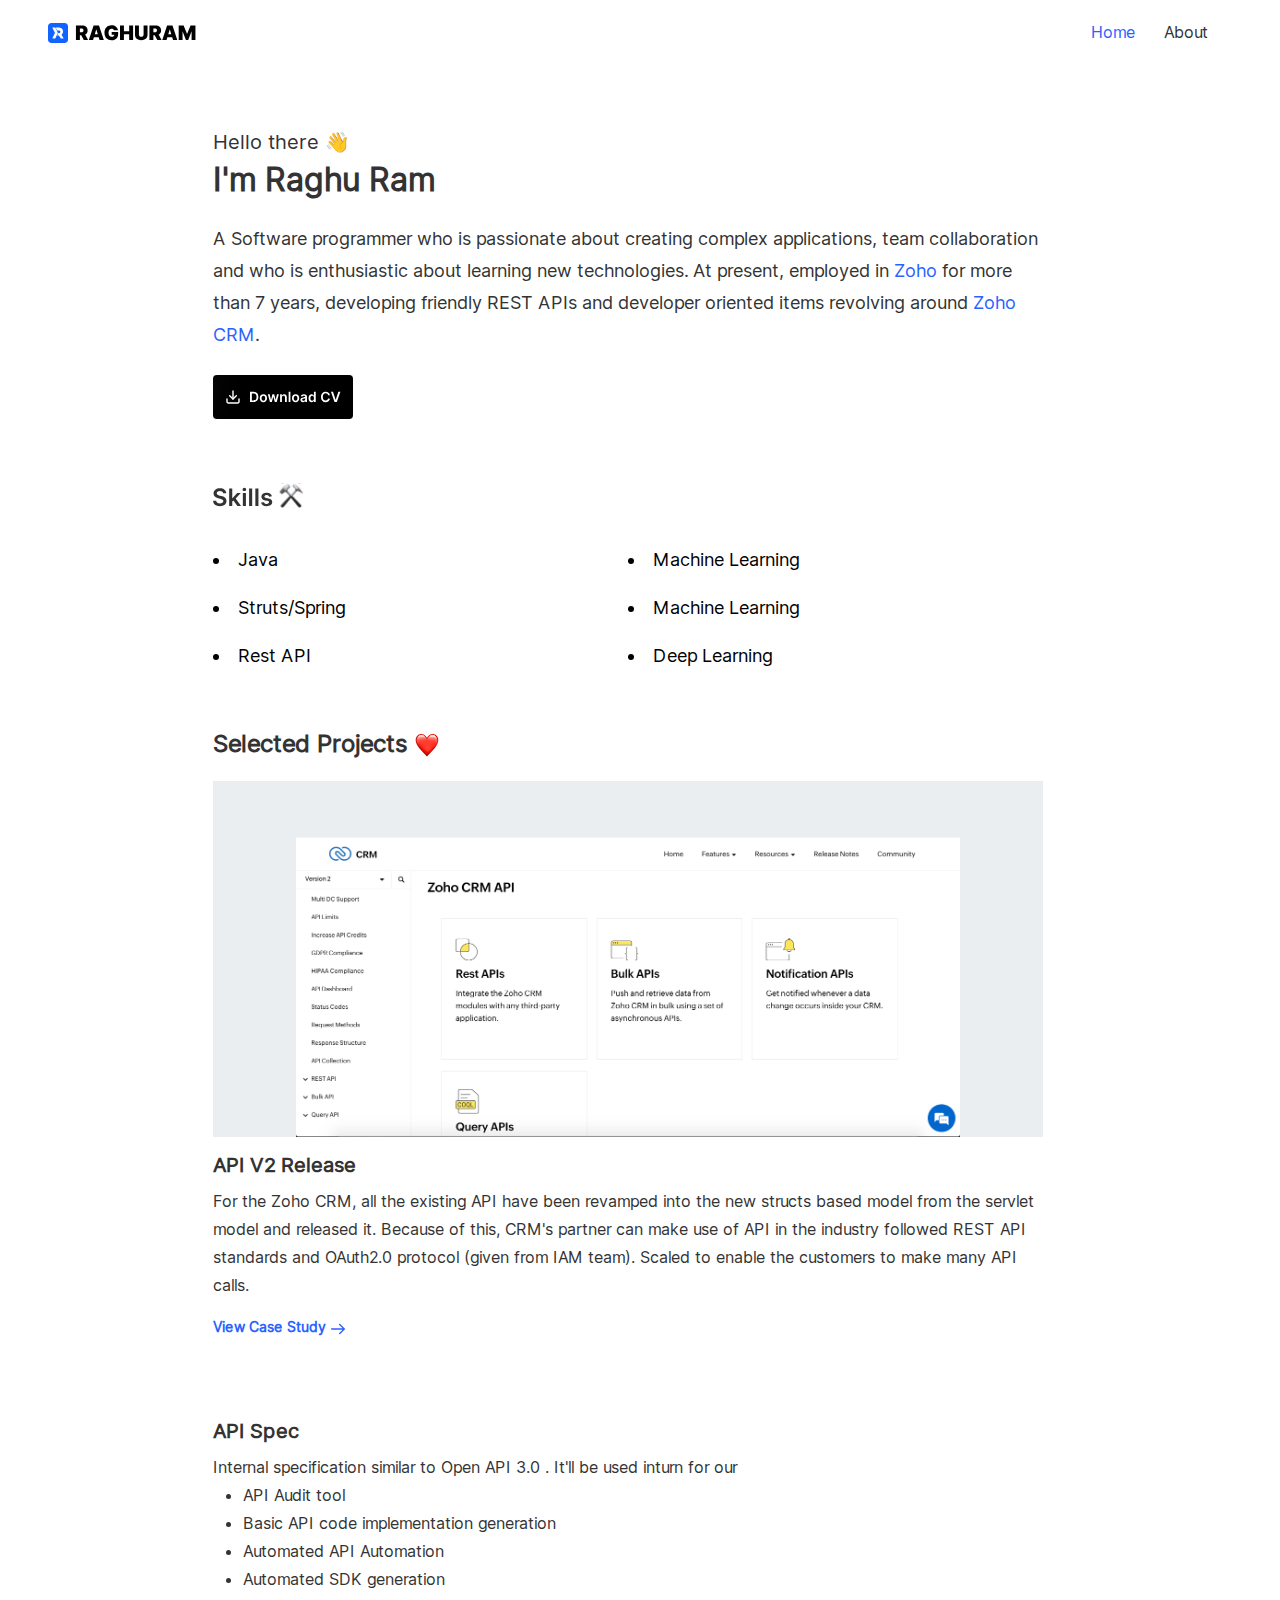
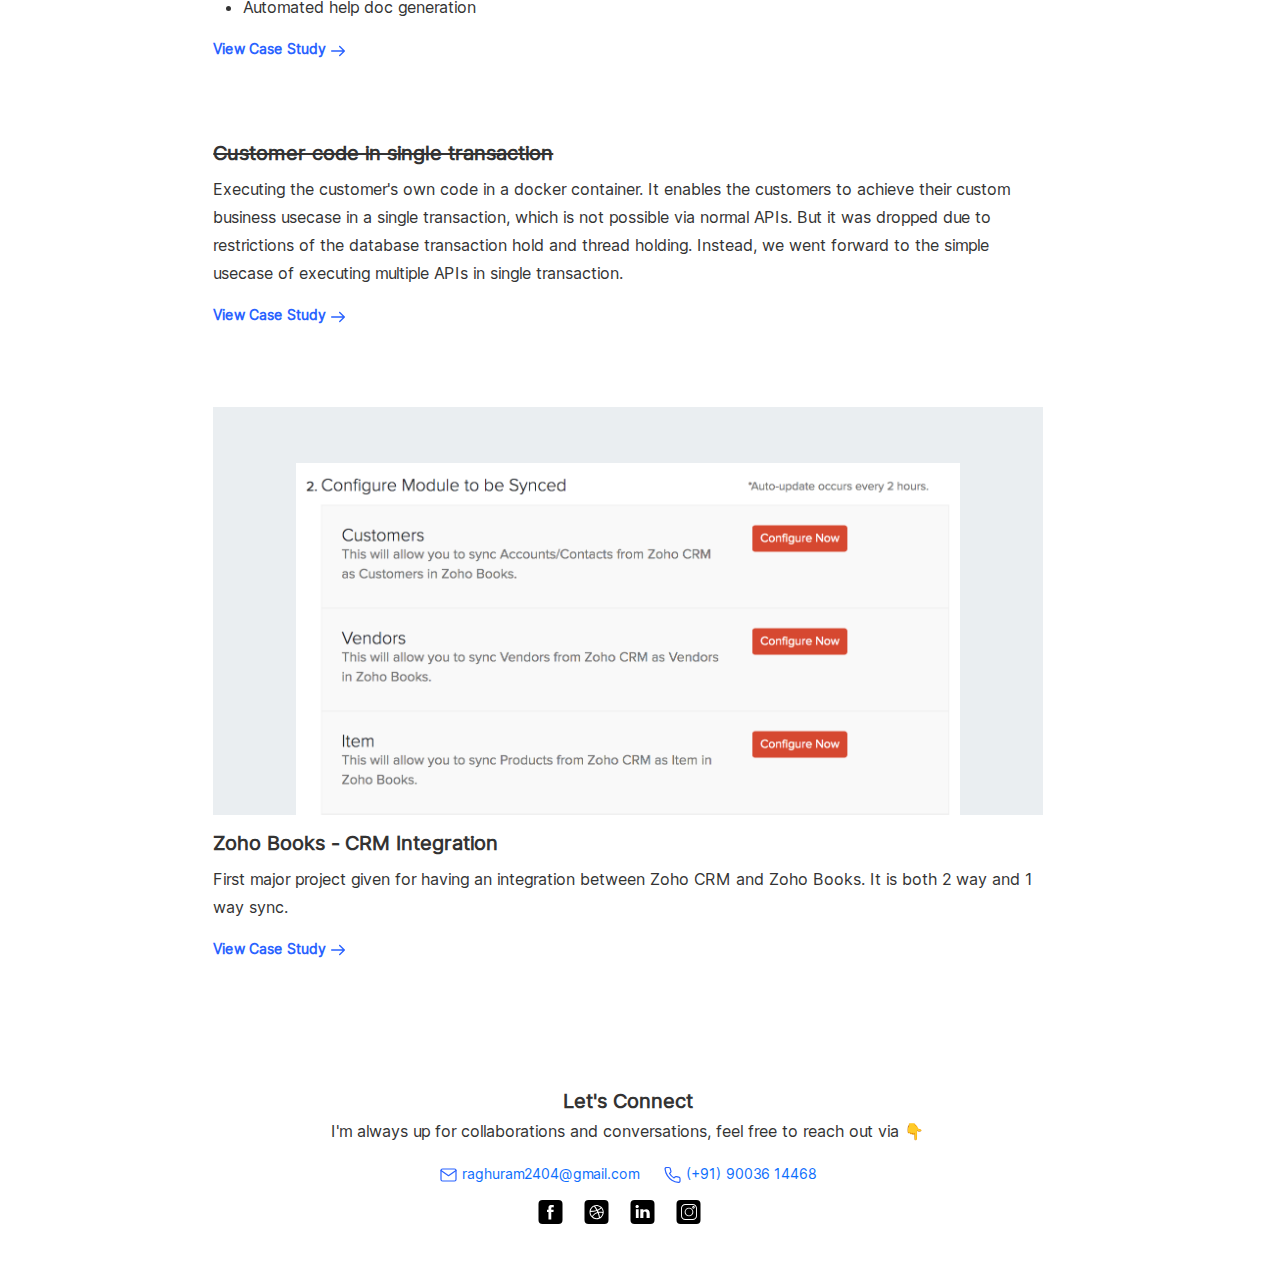
==== index.html @ ac9bdeef "shiny button changes" ====
<html>
<head>
<meta charset=“UTF-8”>
<meta name="viewport" content="width=device-width, initial-scale=1.0">
<meta name="description" content="Experienced developer working in progress">
<meta name="keywords" content="Java, Machine Learning Engineer, Technical Lead">
<meta name="author" content="Raghu Ram">


<title>Raghu Ram - Home</title>
<link rel="icon" href="./favicon.ico" type="image/png">

<script src="https://cdnjs.cloudflare.com/ajax/libs/jquery/3.6.0/jquery.js"></script>
<script src="https://cdn.jsdelivr.net/npm/@popperjs/core@2.9.2/dist/umd/popper.min.js"></script>
<script src="https://cdn.jsdelivr.net/npm/bootstrap@5.0.1/dist/js/bootstrap.min.js" ></script>

<link href="https://cdn.jsdelivr.net/npm/bootstrap@5.0.1/dist/css/bootstrap.min.css" rel="stylesheet" />
<link rel="stylesheet" type="text/css" href="./style/style.css" />
<link rel="stylesheet" type="text/css" href="./style/m-style.css" />
<link rel="stylesheet" type="text/css" href="./style/loader.css" />

<script type="text/javascript" src="./js/app.js"></script>


</head>
<body onload="bodyLoad()" >
	<div id="loading_holder" class="loading_holder">
		<img  src='./svg/name.svg' />
		<br />
		<div class="loading-icon">
		    <div class="rect rect1"></div>
		    <div class="rect rect2"></div>
		    <div class="rect rect3"></div>
		</div>
	</div>
	<div class='body' style='display: none;'>
		<div class='container-flex pdnone'>
			<div class='row'>
				<div class='col-xl-2 col-lg-1 mobile-no-need'></div>
				<div class='col-xl-8 col-lg-10 col-12'>
					<div class="hello">Hello there &#x1F44B; <!--👋--></div>
					<div class='iamname'>I'm Raghu Ram</div>
					<div class='description'>A Software programmer who is passionate about creating complex applications, team collaboration and who is enthusiastic about learning new technologies. At present, employed in <a href='https://www.zoho.com/'>Zoho</a> for more than 7 years, developing friendly REST APIs and developer oriented items revolving around <a href='https://www.zoho.com/in/crm/'>Zoho CRM</a>.</div>
					<div class='downloadcv'>
						<a href=''><button class='shinybtn'>
							<svg width="140" height="44" viewBox="0 0 140 44" fill="none" xmlns="http://www.w3.org/2000/svg">
								<rect width="140" height="44" rx="4" fill="#333333" />
								<path  id='downloadcvfill' d="M26 24V26.6667C26 27.0203 25.8595 27.3594 25.6095 27.6095C25.3594 27.8595 25.0203 28 24.6667 28H15.3333C14.9797 28 14.6406 27.8595 14.3905 27.6095C14.1405 27.3594 14 27.0203 14 26.6667V24" stroke="white" stroke-width="1.4" stroke-linecap="round" stroke-linejoin="round"/>
								<path d="M16.6666 20.6667L20 24L23.3333 20.6667" stroke="white" stroke-width="1.4" stroke-linecap="round" stroke-linejoin="round"/>
								<path d="M20 24V16" stroke="white" stroke-width="1.4" stroke-linecap="round" stroke-linejoin="round"/>
								<path d="M40.4545 27C43.5568 27 45.3963 25.081 45.3963 21.8991C45.3963 18.7273 43.5568 16.8182 40.5241 16.8182H37.0043V27H40.4545ZM38.8487 25.4041V18.4141H40.4197C42.4879 18.4141 43.5668 19.5675 43.5668 21.8991C43.5668 24.2408 42.4879 25.4041 40.3651 25.4041H38.8487ZM50.4002 27.1491C52.6374 27.1491 54.0593 25.5732 54.0593 23.2116C54.0593 20.8452 52.6374 19.2642 50.4002 19.2642C48.163 19.2642 46.7411 20.8452 46.7411 23.2116C46.7411 25.5732 48.163 27.1491 50.4002 27.1491ZM50.4102 25.7074C49.1722 25.7074 48.5657 24.6037 48.5657 23.2067C48.5657 21.8097 49.1722 20.6911 50.4102 20.6911C51.6282 20.6911 52.2347 21.8097 52.2347 23.2067C52.2347 24.6037 51.6282 25.7074 50.4102 25.7074ZM56.9577 27H58.837L60.2688 21.8395H60.3732L61.805 27H63.6793L65.842 19.3636H64.0025L62.68 24.7031H62.6055L61.2333 19.3636H59.4187L58.0465 24.733H57.9769L56.6346 19.3636H54.8001L56.9577 27ZM68.8983 22.5256C68.8983 21.4219 69.5645 20.7855 70.514 20.7855C71.4437 20.7855 72.0005 21.397 72.0005 22.4162V27H73.8002V22.1378C73.8052 20.3082 72.7612 19.2642 71.1852 19.2642C70.0417 19.2642 69.2562 19.8111 68.9082 20.6612H68.8187V19.3636H67.0985V27H68.8983V22.5256ZM77.4295 16.8182H75.6298V27H77.4295V16.8182ZM82.6112 27.1491C84.8484 27.1491 86.2702 25.5732 86.2702 23.2116C86.2702 20.8452 84.8484 19.2642 82.6112 19.2642C80.3739 19.2642 78.9521 20.8452 78.9521 23.2116C78.9521 25.5732 80.3739 27.1491 82.6112 27.1491ZM82.6211 25.7074C81.3832 25.7074 80.7766 24.6037 80.7766 23.2067C80.7766 21.8097 81.3832 20.6911 82.6211 20.6911C83.8391 20.6911 84.4457 21.8097 84.4457 23.2067C84.4457 24.6037 83.8391 25.7074 82.6211 25.7074ZM89.9952 27.1541C91.1934 27.1541 91.9093 26.5923 92.2374 25.951H92.2971V27H94.0272V21.8892C94.0272 19.8707 92.3816 19.2642 90.9249 19.2642C89.3191 19.2642 88.0861 19.9801 87.6884 21.3722L89.3688 21.6108C89.5478 21.0888 90.0549 20.6413 90.9348 20.6413C91.7701 20.6413 92.2275 21.0689 92.2275 21.8196V21.8494C92.2275 22.3665 91.6855 22.3913 90.3382 22.5355C88.8567 22.6946 87.4398 23.1371 87.4398 24.8572C87.4398 26.3587 88.5385 27.1541 89.9952 27.1541ZM90.4625 25.8317C89.7118 25.8317 89.1749 25.4886 89.1749 24.8274C89.1749 24.1364 89.7765 23.848 90.5819 23.7337C91.0542 23.669 91.9988 23.5497 92.2324 23.3608V24.2607C92.2324 25.1108 91.5463 25.8317 90.4625 25.8317ZM98.6706 27.1342C99.9831 27.1342 100.575 26.3537 100.858 25.7969H100.968V27H102.737V16.8182H100.933V20.6264H100.858C100.585 20.0746 100.023 19.2642 98.6756 19.2642C96.9107 19.2642 95.5236 20.6463 95.5236 23.1918C95.5236 25.7074 96.8709 27.1342 98.6706 27.1342ZM99.1728 25.6577C97.9846 25.6577 97.3581 24.6136 97.3581 23.1818C97.3581 21.7599 97.9746 20.7408 99.1728 20.7408C100.331 20.7408 100.968 21.7003 100.968 23.1818C100.968 24.6634 100.321 25.6577 99.1728 25.6577ZM116.923 20.2536C116.609 17.9915 114.869 16.679 112.612 16.679C109.952 16.679 107.949 18.6179 107.949 21.9091C107.949 25.1953 109.928 27.1392 112.612 27.1392C115.033 27.1392 116.639 25.5732 116.923 23.6293L115.063 23.6193C114.83 24.8125 113.855 25.4837 112.637 25.4837C110.987 25.4837 109.803 24.2457 109.803 21.9091C109.803 19.6122 110.977 18.3345 112.642 18.3345C113.88 18.3345 114.849 19.0355 115.063 20.2536H116.923ZM119.974 16.8182H117.95L121.535 27H123.812L127.401 16.8182H125.373L122.728 24.8324H122.624L119.974 16.8182Z" fill="white"/>
								</svg>
						</button></a>
						
						<!--img class='svg-change' data-hover='./svg/downloadcv1.svg' src='./svg/downloadcv0.svg' /-->
					</div>
					<div class="skills">
						<svg width="91" height="25" viewBox="0 0 91 25" fill="none" xmlns="http://www.w3.org/2000/svg" xmlns:xlink="http://www.w3.org/1999/xlink">
							<path d="M10.2074 10.3438H13.25C13.1903 7.39489 10.6761 5.30682 6.96023 5.30682C3.29545 5.30682 0.542614 7.36932 0.551136 10.4545C0.551136 12.9602 2.33239 14.4006 5.20455 15.142L7.19034 15.6534C9.07386 16.1307 10.3182 16.7188 10.3267 18.0739C10.3182 19.5653 8.90341 20.5625 6.84091 20.5625C4.86364 20.5625 3.32955 19.6761 3.2017 17.8438H0.0909091C0.21875 21.3125 2.80114 23.2642 6.86648 23.2642C11.0511 23.2642 13.4801 21.1761 13.4886 18.0994C13.4801 15.0739 10.983 13.6932 8.35795 13.071L6.72159 12.6619C5.28977 12.321 3.73864 11.7159 3.75568 10.2585C3.7642 8.94602 4.94034 7.98295 6.91761 7.98295C8.80114 7.98295 10.0455 8.86079 10.2074 10.3438ZM16.1712 23H19.2564V18.6023L20.3814 17.4006L24.3871 23H28.0774L22.7081 15.5597L27.7791 9.90909H24.174L19.4695 15.1676H19.2564V5.54545H16.1712V23ZM29.8352 23H32.9205V9.90909H29.8352V23ZM31.3864 8.05114C32.3665 8.05114 33.1676 7.30114 33.1676 6.38068C33.1676 5.4517 32.3665 4.7017 31.3864 4.7017C30.3977 4.7017 29.5966 5.4517 29.5966 6.38068C29.5966 7.30114 30.3977 8.05114 31.3864 8.05114ZM39.1783 5.54545H36.093V23H39.1783V5.54545ZM45.4361 5.54545H42.3509V23H45.4361V5.54545ZM58.9553 13.3693C58.5291 11.1534 56.7564 9.73864 53.6882 9.73864C50.5348 9.73864 48.3871 11.2898 48.3956 13.7102C48.3871 15.6193 49.5632 16.8807 52.0774 17.4006L54.3104 17.8693C55.5121 18.1335 56.0746 18.6193 56.0746 19.3608C56.0746 20.2557 55.103 20.929 53.6371 20.929C52.2223 20.929 51.3018 20.3153 51.0376 19.1392L48.0291 19.429C48.4126 21.8324 50.4325 23.2557 53.6456 23.2557C56.9183 23.2557 59.228 21.5597 59.2365 19.0795C59.228 17.2131 58.0263 16.071 55.5547 15.5341L53.3217 15.0568C51.9922 14.7585 51.4638 14.2983 51.4723 13.5398C51.4638 12.6534 52.4439 12.0398 53.7308 12.0398C55.1541 12.0398 55.9041 12.8153 56.1428 13.6761L58.9553 13.3693Z" fill="#333333"/>
							<path d="M66.1484 24.68H90.1484V0.68H66.1484V24.68Z" fill="url(#pattern0)"/>
							<defs>
							<pattern id="pattern0" patternContentUnits="objectBoundingBox" width="1" height="1">
							<use xlink:href="#image0" transform="scale(0.015625)"/>
							</pattern>
							<image id="image0" width="64" height="64" xlink:href="[data-uri]"/>
							</defs>
							</svg>

						<div class='skillset'>
							<div class="container-flex">
								<div class="row">
									<div class='col-sm-6 skillname'>Java</div>
									<div class='col-sm-6 skillname'>Machine Learning</div>
								</div>
								<div class="row skrow">
									<div class='col-sm-6 skillname'>Struts/Spring</div>
									<div class='col-sm-6 skillname'>Machine Learning</div>
								</div>
								<div class="row skrow">
									<div class='col-sm-6 skillname'>Rest API</div>
									<div class='col-sm-6 skillname'>Deep Learning</div>
								</div>
							</div>
						</div>
					</div>
					<div class='selectedprojects'>Selected Projects <img src='./images/heart emoji.png' />  <!--❤️--></div>
					<div class='projects'>
						<div class='project_i2'>
							<div class='pimg'>
								<div class='imgcontainer lzload'>
									<a href=""><img alt='' class='img-fluid' src-ll='./images/1.png' /></a>
								</div>
							</div>
							<div class='pheading'>API V2 Release</div>
							<div class='pdesc'>For the Zoho CRM, all the existing API have been revamped into the new structs based model from the servlet model and released it. Because of this, CRM's partner can make use of API in the industry followed REST API standards and OAuth2.0 protocol (given from IAM team). Scaled to enable the customers to make many API calls.</div>
							<a class='casehref' href='./casestudy1.html'>
								<div class='viewcasestudy'>
									<div>View Case Study </div>
									<div class='arrow'><img src='./svg/rightarrow.svg' /></div>
								</div>
							</a>
						</div>
						<div class='project_i2'>
							<div class='pheading'>API Spec</div>

							<div class='pdesc'>Internal specification similar to Open API 3.0 . It'll be used inturn for our <br/>
								<ul style='padding-left:30px; text-align: left;'><li>API Audit tool</li><li>Basic API code implementation generation</li><li>Automated API Automation</li><li>Automated SDK generation</li><li>Automated help doc generation</li></ul></div>

							<a class='casehref' href='./casestudy1.html'>
								<div class='viewcasestudy'>
									<div>View Case Study </div>
									<div class='arrow'><img src='./svg/rightarrow.svg' /></div>
								</div>
							</a>
						</div>
						<div class='project_i' style="display:none"> <!-- old design -->
							<div class='pheading'>API Spec</div>
							<div class='pdesc'>Internal specification similar to Open API 3.0 . It'll be used inturn for our <br/><br/>
								<ul style='padding-left:30%; text-align: left;'><li>API Audit tool</li><li>Basic API code implementation generation</li><li>Automated API Automation</li><li>Automated SDK generation</li><li>Automated help doc generation</li></ul></div>
							<div class='pimg'><div class='imgcontainer'></div></div>
						</div>
						<div class='project_i2'>
							<div class='pheading'><s>Customer code in single transaction</s></div>
							<div class='pdesc'>Executing the customer's own code in a docker container. It enables the customers to achieve their custom business usecase in a single transaction, which is not possible via normal APIs. But it was dropped due to restrictions of the database transaction hold and thread holding. Instead, we went forward to the simple usecase of executing multiple APIs in single transaction.</div>

							<a class='casehref' href=''>
								<div class='viewcasestudy'>
									<div>View Case Study </div>
									<div class='arrow'><img src='./svg/rightarrow.svg' /></div>
								</div>
							</a>
						</div>
						<div class='project_i2'>
							<div class='pimg'>
								<div class='imgcontainer lzload'>
									<a href=''><img alt='' class='img-fluid' src-ll='./images/2.png' /></a>
								</div>
							</div>
							<div class='pheading'>Zoho Books - CRM Integration</div>
							<div class='pdesc'>First major project given for having an integration between Zoho CRM and Zoho Books. It is both 2 way and 1 way sync.</div>
							<a class='casehref' href=''>
								<div class='viewcasestudy'>
									<div>View Case Study </div>
									<div class='arrow'><img src='./svg/rightarrow.svg' /></div>
								</div>
							</a>
						</div>
					</div>
					<div class='footer'>
					</div>
				</div>
				<div class='col-xl-2 col-lg-1 mobile-no-need'></div>
			</div>
		</div>
	</div>
</body>
</html>
---- style/style.css ----
@font-face {
    font-family: "Inter";
	 src: url("../fonts/inter.woff") format('woff');
}

:root{
	--blue-hover : #2962FF;
}

body{
	margin: 0px;
	font-family: Inter;
	color: #333333;
}
.mobile-no-need{
	display: block;
}
.mobile-need{
	display: none;
}

.pdnone{
	
}

.container-flex .row{
	width: 100%;
}

/*** HEADER ***/
.webmenu{
	display: block;
	margin-top: -4px;
}
.mobilemenu{
	display: none;
}

.header{
	height: 68px;
	padding:  16px 48px;
	/*margin-bottom: 64px;*/
	font-family: Inter;
	font-style: normal;
	font-weight: normal;
	font-size: 16px;
	line-height: 20px;
	display: block;
	 position: sticky;
	 top: 0;
	 z-index: 10;
	 background-color: white;
	 right: 0;
	 left: 0;
}

.header .svgstyle{
	padding-top:  3px;
}

.menuitem{
	cursor: pointer;
}

.menuitem:first-child{
	margin-right:  24px;
}

.menuitem:hover{
	color: var(--blue-hover);
}

.menuitem a{
	color: inherit; /* blue colors for links too */
  	text-decoration: inherit; /* no underline */
}

.menuoptions, .menuimg{
	float: right;
	margin-top:  9.5px;
	cursor: pointer;
}

.selected{
	font-style: normal;
	font-weight: 500;
	font-size: 16px;
	line-height: 20px;
	color: #2962FF;
	
}

.floatmenu{
	display: none;
	position: absolute;
	margin-top:  18px;
	width:  100%;
	height:  114px;
	background: #F6F6F6;
	font-size: 18px;
	line-height: 24px;
	color: #333333;
	z-index: 10;
	top: 48px;
}

.floatmenuitem{
	padding: 21px 0px 10.5px 0px;
	text-align: center;
}

.floatmenuitem a{
	text-decoration: none;
	color: #333333;
}
.floatmenuitem .selected{
	color: #2962FF;
}
.burger-svg{
	margin-right: 0px;
	display: block;
}
.cross-svg{
	display: none;
	margin-top: -6.5px;
	margin-right: -4px;
}
/*** END OF HEADER***/

.hello{
	margin-top: 64px;
	margin-bottom:  8px;
	font-family: Inter;
	font-style: normal;
	font-weight: 300;
	font-size: 20px;
	line-height: 20px;
}

.iamname{
	font-style: normal;
	font-weight: bold;
	font-size: 32px;
	line-height: 39px;
	margin-bottom : 24px;
}

.description{
	font-family: Inter;
	font-style: normal;
	font-weight: normal;
	font-size: 18px;
	line-height: 32px;
	margin-bottom: 24px;
}

.description a{
	text-decoration: none;
	color:  #2962ff;
	font-weight: 500;
}

.cvfill{
	cursor: pointer;
}

.cvfill{
	fill: red;
}

.downloadcv{
	/*display: flex;
	flex-direction: row;
	align-items: flex-start;
	padding: 12px;

	position: static;
	width: 140px;
	height: 44px;
	left: 0px;
	top: 179px;

	background: #000000;
	border-radius: 4px;*/
	margin-bottom: 64px;
}

.downloadcv a{
	cursor: unset;
}

.dcvholder{
  position: relative;
  width: 140px;
  height: 44px;
  transition: .6s;
  overflow: hidden;
}

.dcvholder svg{
	cursor: pointer;
}

.downloadcv img{
	cursor: pointer;
}

.dcvtext{
	cursor: hand;
	position: static;
	width: 92px;
	height: 20px;
	left: 24px;
	top: 0px;

	font-family: Inter;
	font-style: normal;
	font-weight: 600;
	font-size: 14px;
	line-height: 20px;
	/* identical to box height, or 143% */

	color: #FFFFFF;
	margin: 0px 0px 0px 5px;
    padding-left: 2px;

}

.skills{
	margin-bottom: 64px;
}

.skillset{
	margin-top: 16px;
}

.skillname{
	display: list-item; 
   list-style-type: disc;
   list-style-position: inside;
	font-size: 18px;
	line-height: 24px;
	color: #000000;

	margin-top:  24px;
}

.selectedprojects{
	font-style: normal;
	font-weight: 600;
	font-size: 24px;
	line-height: 24px;
	margin-bottom: 24px;
}

.projects{

}

.project_i{
	background: #EAEEF1;
	border-radius: 4px;
	margin-bottom: 24px;
}

.project_i2{
	border-radius: 4px;
	margin-bottom: 80px;
}

.project_i2 .pimg{
	background: #EAEEF1;
	/*margin-top:  32px;*/
	padding:  56px 10% 0px 10%; /** 80% **/
	margin-bottom: 16px;
}
.project_i2 .pheading{
	text-align: left;
	font-family: Inter;
	font-style: normal;
	font-weight: 600;
	font-size: 20px;
	line-height: 24px;
	margin-bottom: 8px;
}

.project_i2 .viewcasestudy{
	cursor: pointer;
	margin-top: 16px;
	font-family: Inter;
	font-style: normal;
	font-weight: 600;
	font-size: 14px;
	line-height: 24px;
	color: #2962FF;
}
.casehref{
	text-decoration: none;
}
.project_i2 .viewcasestudy div{
	display: inline-block
}
.project_i2 .viewcasestudy .arrow{
	transition: padding-left 0.6s ease-in-out
}
.project_i2 .viewcasestudy:hover .arrow{
	padding-left: 10px;
}

.project_i .pheading{
	padding-top:  32px;
	text-align: left;
	font-family: Inter;
	font-style: normal;
	font-weight: 600;
	font-size: 20px;
	line-height: 24px;
}

.project_i .pdesc{
	margin: 10px 0px 0px 0px;
	padding: 2px 5% 24px;
	font-style: normal;
	font-weight: normal;
	font-size: 16px;
	text-align: left;
	line-height: 28px;
}

.project_i2 .pdesc{
	margin: 10px 0px 0px 0px;
	font-style: normal;
	font-weight: normal;
	font-size: 16px;
	text-align: left;
	line-height: 28px;
}

.project_i .pimg{
	margin-top:  32px;
	margin:  0 10%; /** 80% **/
}

.imgcontainer {
   position: relative;
   width: 100%;
   /*padding-top: 56.25%; /* 16:9 Aspect Ratio (divide 9 by 16 = 0.5625) */
}

.pimg img1{
   position:  absolute;
   top: 0;
   left: 0;
   bottom: 0;
   right: 0;
   text-align: center;
   font-size: 20px;
   color: white;
}

.footer{
	margin-top:  64px;
	margin-bottom: 64px;
	font-family: Inter;
	font-style: normal;
	font-weight: normal;
	font-size: 16px;
	line-height: 20px;
	color:  #333333;
}

.connect{
	margin-top: 128px;
	text-align: center;
	font-weight: 600;
	font-size: 20px;
	line-height: 24px;
	color: #333333;
	margin-bottom: 8px;
}

.reachout{
	text-align: center;
	margin-bottom: 24px;
}
.reachoutvia{
	text-align: center;
	margin-bottom: 16px;
}

.reachoutvia, .social{
	text-align: center;
}

.reachoutvia{
	font-family: Inter;
	font-style: normal;
	font-weight: 500;
	font-size: 14px;
	line-height: 18px;
	color:  #2962FF;
}

.reachoutvia a{
	text-decoration: none;
}

.social a{
	text-decoration: none;
	padding-right:  16px;
}
.social a svg{
	/*margin-right:  16px;*/
}

/** ABOUT PAGE **/

.quote{
	background-color: #F7F7F7;
	min-height: 232px;
}

.fline_quote{
	padding: 85px 15px 0px 15px;
	font-family: Inter;
	font-style: normal;
	font-weight: 300;
	font-size: 20px;
	line-height: 32px;
}

.quotesvg{
	margin-bottom:  12px;
}

.by_author{
	font-family: Inter;
	font-style: normal;
	font-weight: bold;
	font-size: 18px;
	line-height: 22px;
	padding-bottom: 85px;
}

.abtcontainer{
	margin-top:  40px;
}

.about{
	font-style: normal;
	font-weight: bold;
	font-size: 24px;
	line-height: 29px;	
	margin-bottom: 24px;
}

.abtitems{
	padding-top:  24px;
}

.mobile-abt{
	display: none;
}

/***CASE STUDY***/
.casestudy-main-cont{
	min-height: 100px;
	background: #EAEEF1;
}

.csimgcontainer{
	width: 66.666666%;
	margin-left:  16.666667%; 
	padding-top:  24px;
}

.content-sec{
	margin-top:  64px;
}

.content-heading{
	font-style: normal;
	font-weight: 600;
	font-size: 24px;
	line-height: 20px;
	color: #333333;
}

.content-para{
	margin-top: 16px;
	font-style: normal;
	font-weight: normal;
	font-size: 18px;
	line-height: 32px;
	color:  #333333;
}

.content-img{
	margin-top:  16px;
	width: 100%;
}

.lzload{
	min-height: 60px;
	background-color: #EAEEF1;
}

.pos_rel{
	position:  relative;
}

/*** back to home ***/
.b2home{
	display: none;
	margin-top: 64px;
	align-content: center;
}

.homebtn{
	margin:  auto;
	width: 141px;
	cursor: pointer;
	height: 44px;
	overflow: hidden;
}

.dcvholder:hover svg rect, .homebtn:hover svg rect, .social a:hover svg rect{
	fill: var(--blue-hover);
}

/*** SHINY BUTTON***/

.shinybtn{
  position: relative;
  transition: .6s;
  overflow: hidden;
  border:  0px;
  margin:  0px;
  padding:  0px;
}

.shinybtn:focus{
	outline: 0;
}

.shinybtn::before{
    content: '';
    display: block;
    position: absolute;
    background: rgba(255,255,255,1);
    width: 60px;
    height: 100%;
    left: 0;
    top: 0;
    opacity: .5;
    filter: blur(30px);
    transform: translateX(-100px)  skewX(-15deg);
}

.shinybtn::after{
    content: '';
    display: block;
    position: absolute;
    background: rgba(255,255,255,0.7);
    width: 30px;
    height: 100%;
    left: 30px;
    top: 0;
    opacity: 0;
    filter: blur(5px);
    transform: translateX(-100px) skewX(-15deg);
}

.shinybtn:hover::before{
   transform: translateX(300px)  skewX(-15deg);  
   opacity: 0.6;
   transition: 0.7s;
}

.shinybtn:hover::after{
   transform: translateX(300px) skewX(-15deg);  
   opacity: 1;
   transition: 0.7s;
}

.shinybtn svg rect{
	fill : black;
}

.shinybtn:hover svg rect{
    fill: #2962ff;    
    transition: 0.7s;
}
---- style/m-style.css ----
/*mobile styling*/
/*@media only screen and (min-width: 300px) and (max-width: 414px) and (max-device-width : 414px) {*/
/*(max-device-width : 414px) and (orientation: portrait)*/
@media (max-width: 414px) , screen and (max-device-width : 414px){
    .header{
    	padding:  18px 16px;
    }
    .footer{
    	margin-bottom: 64px;
    }
    .floatmenu{
    	display: none;
	    position: fixed;
	    margin-top: 0px;
	    top: 68px;
	    z-index: 10;
	    right: 0;
	    left: 0;
    }
    .hello{
    	/*margin-top: 132px;*/
    }
    .pdnone{
    	padding: 0 24px;
    }
    .menuimg{
    	
    } 
    .webmenu{
		display: none;
	}
	.mobilemenu{
		display: block;
	}
	.mobile-no-need{
		display: none;
	}
	.mobile-need{
		display: block;
	}
	.mobile-abt{
		display: block;
	}
	.fcom{
		margin-top: 16px;
	}
	.csimgcontainer{
		width: 95%;
		margin: 0px 2.5%; 
	}
	.casestudy-main-cont{
		margin-top: 32px;
	}
}
---- style/loader.css ----
.loading_holder{
	text-align: center;
	max-height: 100%;
	
	top: 50%;
    left: 50%;
    width:30em;
    height:18em;
    margin-top: -9em; /*set to a negative number 1/2 of your height*/
    margin-left: -15em; /*set to a negative number 1/2 of your width*/
    position:fixed;
}

.loading_holder img{
	margin-top : 10%;
	width: 240px;
	height: 45px;
}

.loading-icon {
  margin: auto;
  bottom: 0;
  left: 0;
  top: 0;
  right: 0;
  width: 20px;
  height: 20px;
}



.imgloading-icon .rect, .loading-icon .rect {
  background-color: #2962FF;
  height: 100%;
  width: 4px;
  float: left;
  -webkit-animation: loading-rect 0.8s infinite ease-in-out;
  -moz-animation: loading-rect 0.8s infinite ease-in-out;
  -o-animation: loading-rect 0.8s infinite ease-in-out;
  animation: loading-rect 0.8s infinite ease-in-out;
}

.imgloading-icon {
  height:  60px;
  padding-top:  20px;
  margin-left:  45%;
}

.imgloading-icon .rect{
  height:  20px;
}

.imgloading-icon .rect ~ .rect, .loading-icon .rect ~ .rect {
  margin-left: 4px;
}
.imgloading-icon .rect1, .loading-icon .rect1 {
  -webkit-animation-delay: -0.5s;
  -moz-animation-delay: -0.5s;
  -o-animation-delay: -0.5s;
  animation-delay: -0.5s;
}
.imgloading-icon .rect2, .loading-icon .rect2 {
  -webkit-animation-delay: -0.3s;
  -moz-animation-delay: -0.3s;
  -o-animation-delay: -0.3s;
  animation-delay: -0.3s;
}
.imgloading-icon .rect3, .loading-icon .rect3 {
  -webkit-animation-delay: -0.1s;
  -moz-animation-delay: -0.1s;
  -o-animation-delay: -0.1s;
  animation-delay: -0.1s;
}
@-webkit-keyframes loading-rect{ 0%, 100% { -webkit-transform: scaleY(0.2); opacity: 0.2; } 50% { -webkit-transform: scaleY(1.0); opacity: 1; }}
@-moz-keyframes loading-rect{ 0%, 100% { -moz-transform: scaleY(0.2); opacity: 0.2; } 50% { -moz-transform: scaleY(1.0); opacity: 1; }}
@-o-keyframes loading-rect{ 0%, 100% { -o-transform: scaleY(0.2); opacity: 0.2; } 50% { -o-transform: scaleY(1.0); opacity: 1; }}
@keyframes loading-rect{ 0%, 100% {-webkit-transform: scaleY(0.2);-moz-transform: scaleY(0.2);-ms-transform: scaleY(0.2);transform: scaleY(0.2); opacity: 0.2; } 50% {-webkit-transform: scaleY(1.0);-moz-transform: scaleY(1.0);-ms-transform: scaleY(1.0);transform: scaleY(1.0); opacity: 1; };}

/*** imgloading-icon ***/


/** OLDER CODES **/
.loader--style6 svg path,
.loader--style6 svg rect{
  fill: #2962FF;
}

.loading-line {
  display: inline-block;
  height: 1px;
  margin-top: 20px;
  position: relative;
}

.loading-bit {
  -webkit-animation: 2s ease infinite animWidth;
  -moz-animation: 2s ease infinite animWidth;
  -o-animation: 2s ease infinite animWidth;
          animation: 2s ease infinite animWidth;
  background-color: #2962FF;
  border-radius: 0;
  display: inline-block;
  height: 100%;
  opacity: 0;
  -webkit-transform: scale(1);
  -moz-transform: scale(1);
  -o-transform: scale(1);
          transform: scale(1);
  vertical-align: top;
  width: 10px;
}

/*.loading-bit:nth-child(odd) {
  background-color: $color;
}
.loading-bit:nth-child(even) {
  -webkit-animation: 2s ease infinite animWidth;
  background-color: $bckgd;
}*/
.loading-bit:nth-child(1) {
  -webkit-animation-delay: 0.05s;
  -moz-animation-delay: 0.05s;
  -o-animation-delay: 0.05s;
          animation-delay: 0.05s;
}

.loading-bit:nth-child(2) {
  -webkit-animation-delay: 0.1s;
  -moz-animation-delay: 0.1s;
  -o-animation-delay: 0.1s;
          animation-delay: 0.1s;
}

.loading-bit:nth-child(3) {
  -webkit-animation-delay: 0.15s;
  -moz-animation-delay: 0.15s;
  -o-animation-delay: 0.15s;
          animation-delay: 0.15s;
}

.loading-bit:nth-child(4) {
  -webkit-animation-delay: 0.2s;
  -moz-animation-delay: 0.2s;
  -o-animation-delay: 0.2s;
          animation-delay: 0.2s;
}

.loading-bit:nth-child(5) {
  -webkit-animation-delay: 0.25s;
  -moz-animation-delay: 0.25s;
  -o-animation-delay: 0.25s;
          animation-delay: 0.25s;
}

.loading-bit:nth-child(6) {
  -webkit-animation-delay: 0.3s;
  -moz-animation-delay: 0.3s;
  -o-animation-delay: 0.3s;
          animation-delay: 0.3s;
}

.loading-bit:nth-child(7) {
  -webkit-animation-delay: 0.35s;
  -moz-animation-delay: 0.35s;
  -o-animation-delay: 0.35s;
          animation-delay: 0.35s;
}

.loading-bit:nth-child(8) {
  -webkit-animation-delay: 0.4s;
  -moz-animation-delay: 0.4s;
  -o-animation-delay: 0.4s;
          animation-delay: 0.4s;
}

.loading-bit:nth-child(9) {
  -webkit-animation-delay: 0.45s;
  -moz-animation-delay: 0.45s;
  -o-animation-delay: 0.45s;
          animation-delay: 0.45s;
}

.loading-bit:nth-child(10) {
  -webkit-animation-delay: 0.5s;
  -moz-animation-delay: 0.5s;
  -o-animation-delay: 0.5s;
          animation-delay: 0.5s;
}

.loading-bit:nth-child(11) {
  -webkit-animation-delay: 0.55s;
  -moz-animation-delay: 0.55s;
  -o-animation-delay: 0.55s;
          animation-delay: 0.55s;
}

.loading-bit:nth-child(12) {
  -webkit-animation-delay: 0.6s;
  -moz-animation-delay: 0.6s;
  -o-animation-delay: 0.6s;
          animation-delay: 0.6s;
}

.loading-bit:nth-child(13) {
  -webkit-animation-delay: 0.65s;
  -moz-animation-delay: 0.65s;
  -o-animation-delay: 0.65s;
          animation-delay: 0.65s;
}

.loading-bit:nth-child(14) {
  -webkit-animation-delay: 0.7s;
  -moz-animation-delay: 0.7s;
  -o-animation-delay: 0.7s;
          animation-delay: 0.7s;
}

.loading-bit:nth-child(15) {
  -webkit-animation-delay: 0.75s;
  -moz-animation-delay: 0.75s;
  -o-animation-delay: 0.75s;
          animation-delay: 0.75s;
}

.loading-bit:nth-child(16) {
  -webkit-animation-delay: 0.8s;
  -moz-animation-delay: 0.8s;
  -o-animation-delay: 0.8s;
          animation-delay: 0.8s;
}

@-webkit-keyframes animWidth {
  0% {
    -webkit-transform: scale(1);
    -moz-transform: scale(1);
    -o-transform: scale(1);
            transform: scale(1);
  }
  50% {
    background-color: #d9e2ea;
    opacity: 1;
    -webkit-transform: scale(3);
    -moz-transform: scale(3);
    -o-transform: scale(3);
            transform: scale(3);
  }
  100% {
    -webkit-transform: scale(1);
    -moz-transform: scale(1);
    -o-transform: scale(1);
            transform: scale(1);
  }
}

@keyframes animWidth {
  0% {
    -webkit-transform: scale(1);
    -moz-transform: scale(1);
    -o-transform: scale(1);
            transform: scale(1);
  }
  50% {
    background-color: #d9e2ea;
    opacity: 1;
    -webkit-transform: scale(3);
    -moz-transform: scale(3);
    -o-transform: scale(3);
            transform: scale(3);
  }
  100% {
    -webkit-transform: scale(1);
    -moz-transform: scale(1);
    -o-transform: scale(1);
            transform: scale(1);
  }
}
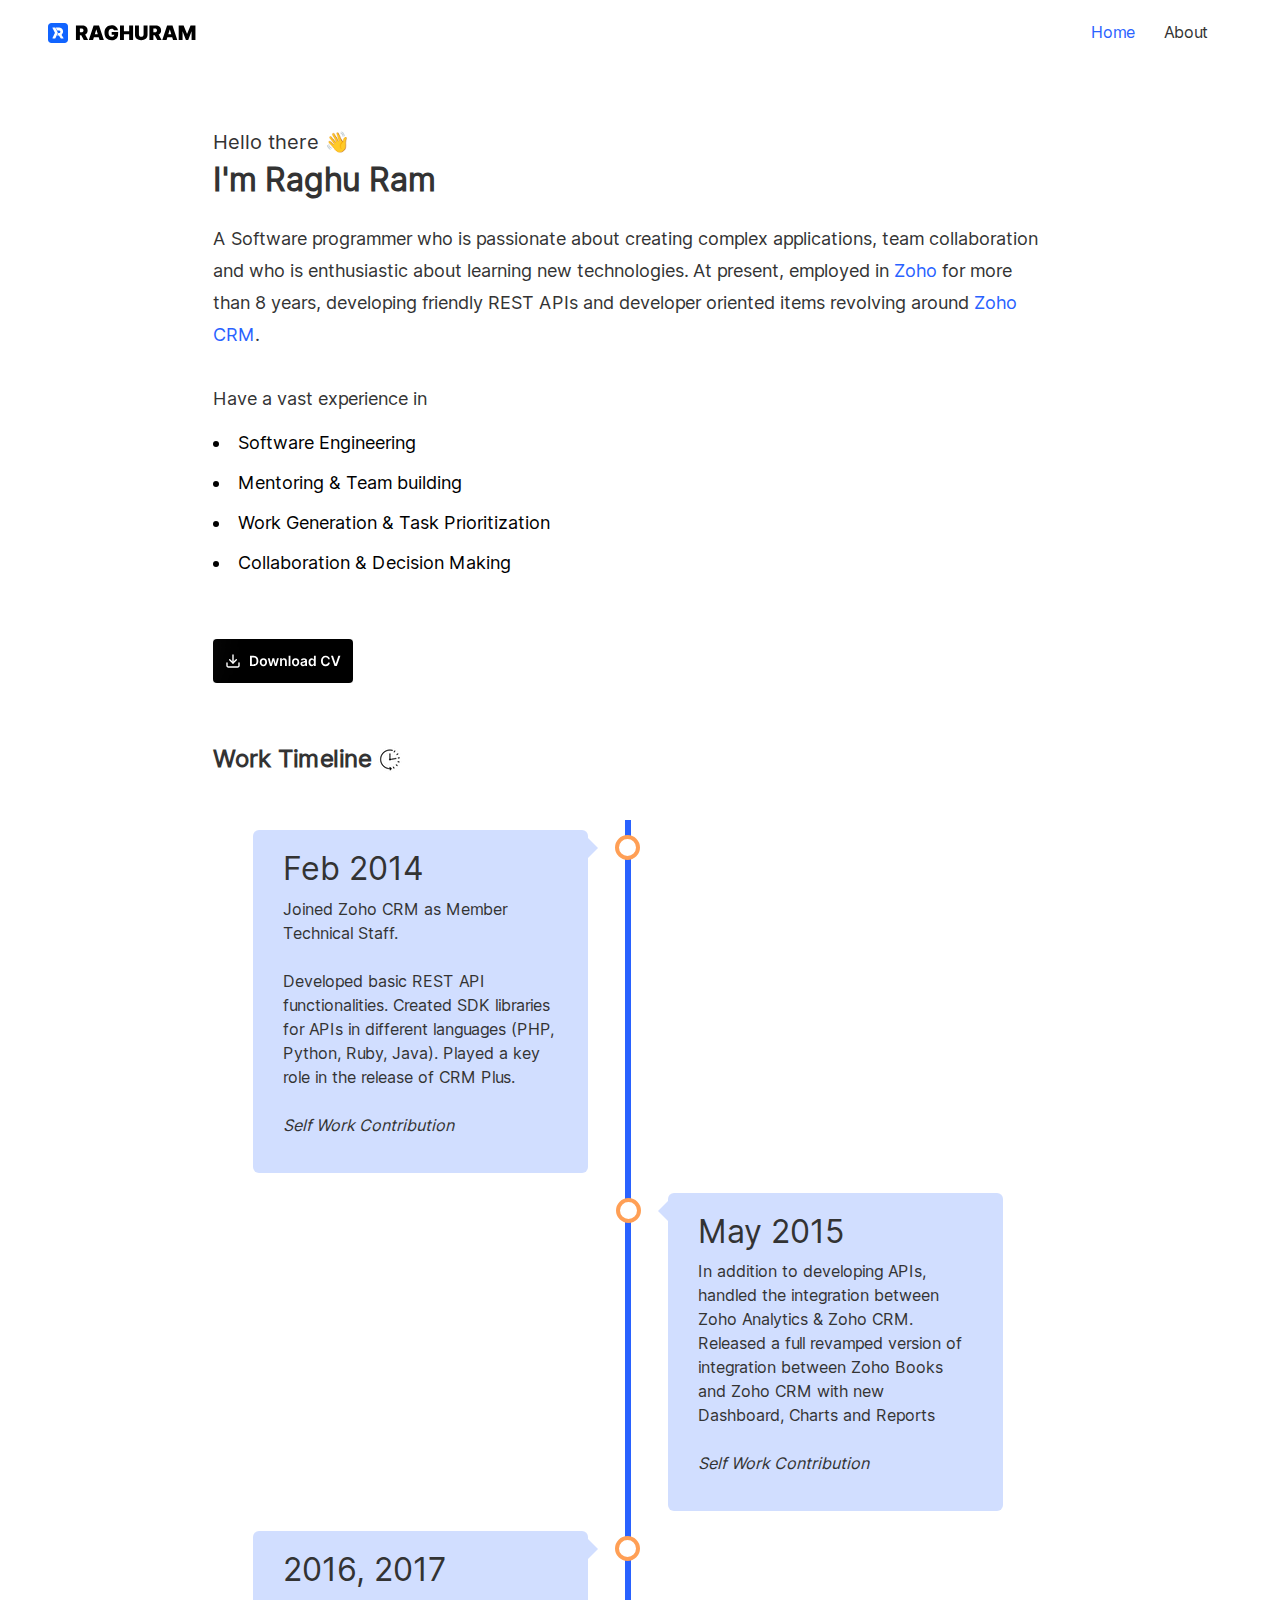
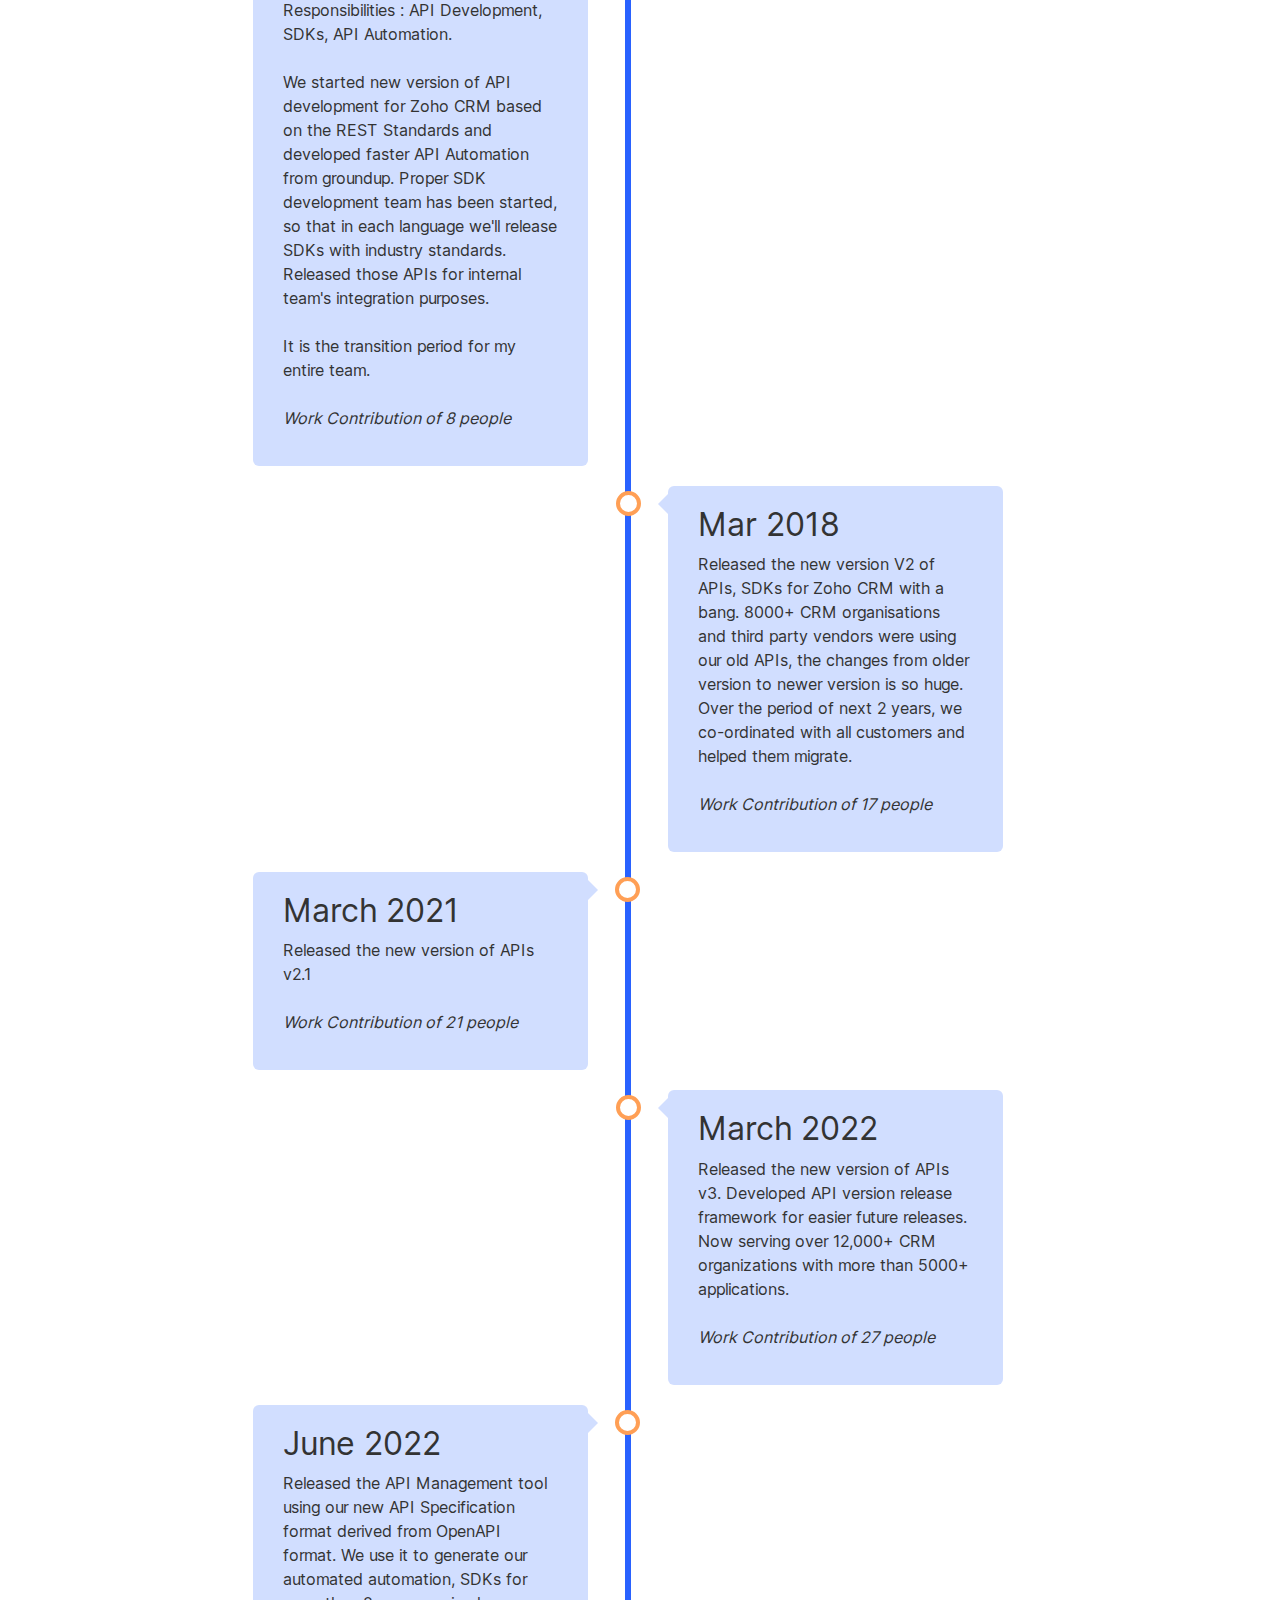
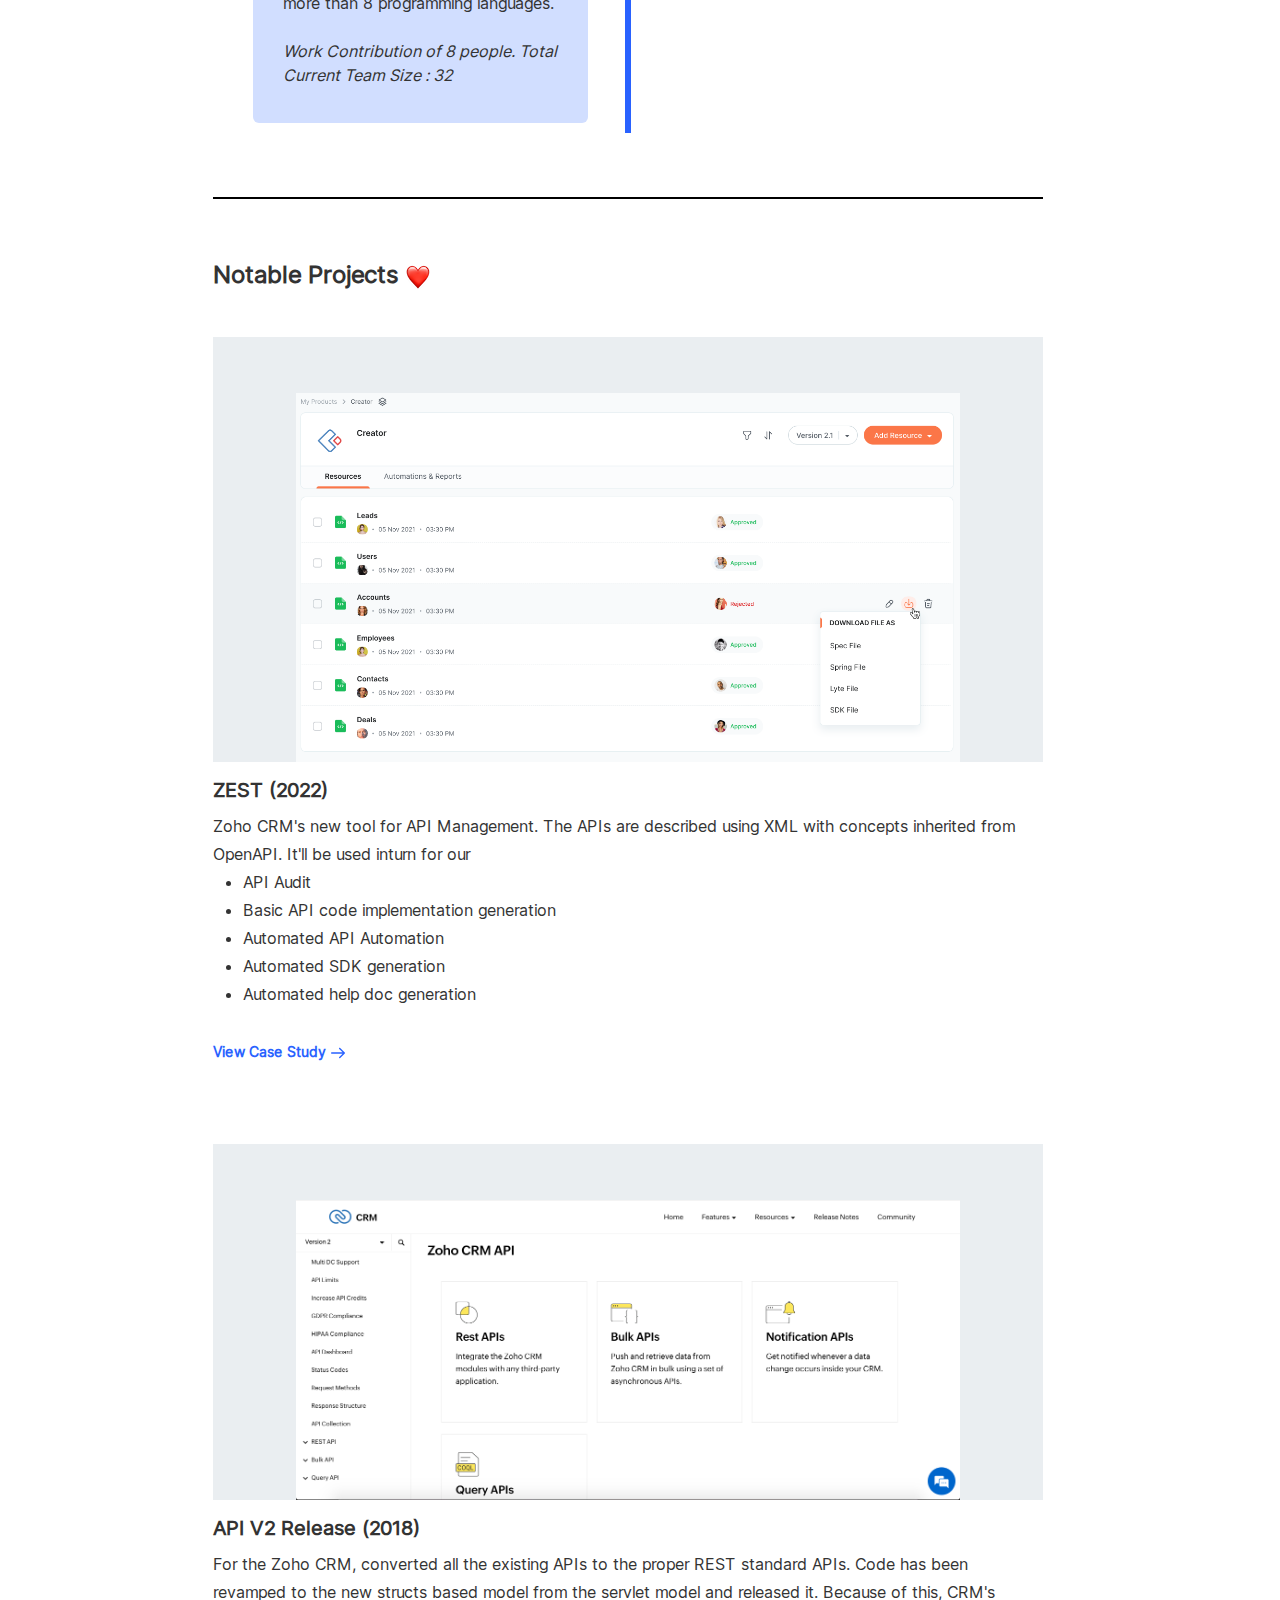
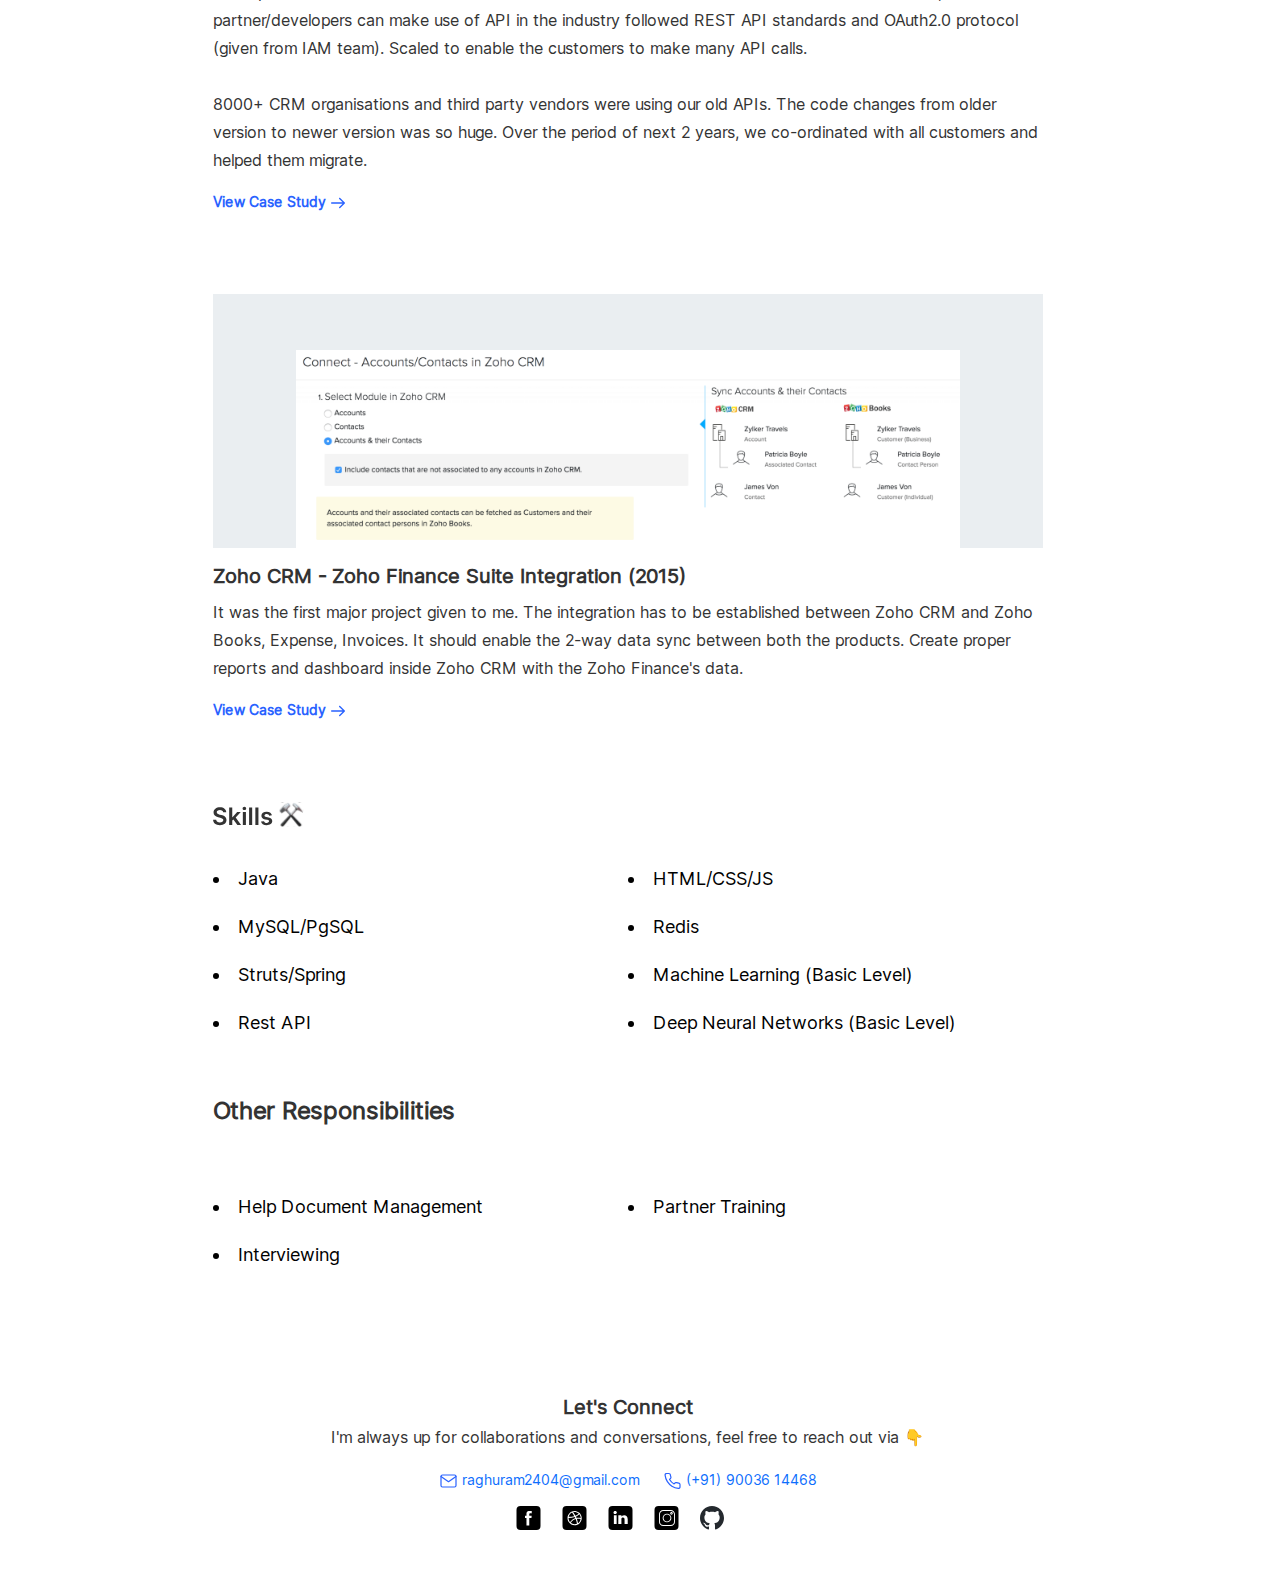
==== commit 2cb42541: "new changes" ====
--- a/index.html
+++ b/index.html
@@ -16,6 +16,7 @@
 
 <link href="https://cdn.jsdelivr.net/npm/bootstrap@5.0.1/dist/css/bootstrap.min.css" rel="stylesheet" />
 <link rel="stylesheet" type="text/css" href="./style/style.css" />
+<link rel="stylesheet" type="text/css" href="./style/timeline.css" />
 <link rel="stylesheet" type="text/css" href="./style/m-style.css" />
 <link rel="stylesheet" type="text/css" href="./style/loader.css" />
 
@@ -40,7 +41,27 @@
 				<div class='col-xl-8 col-lg-10 col-12'>
 					<div class="hello">Hello there &#x1F44B; <!--👋--></div>
 					<div class='iamname'>I'm Raghu Ram</div>
-					<div class='description'>A Software programmer who is passionate about creating complex applications, team collaboration and who is enthusiastic about learning new technologies. At present, employed in <a href='https://www.zoho.com/'>Zoho</a> for more than 7 years, developing friendly REST APIs and developer oriented items revolving around <a href='https://www.zoho.com/in/crm/'>Zoho CRM</a>.</div>
+					<div class='description'>A Software programmer who is passionate about creating complex applications, team collaboration and who is enthusiastic about learning new technologies. At present, employed in <a href='https://www.zoho.com/'>Zoho</a> for more than 8 years, developing friendly REST APIs and developer oriented items revolving around <a href='https://www.zoho.com/in/crm/'>Zoho CRM</a>.
+					<br><br />Have a vast experience in 
+					<div class="container-flex experiences">
+						<div class="row">
+							<div class='col-sm-6 skillname'>Software Engineering</div>
+							<div class='col-sm-6'>&nbsp;</div>
+						</div>
+						<div class="row">
+							<div class='col-sm-6 skillname'>Mentoring & Team building</div>
+							<div class='col-sm-6'>&nbsp;</div>
+						</div>
+						<div class="row skrow">
+							<div class='col-sm-6 skillname'>Work Generation & Task Prioritization</div>
+							<div class='col-sm-6'>&nbsp;</div>
+						</div>
+						<div class="row">
+							<div class='col-sm-6 skillname'>Collaboration & Decision Making</div>
+							<div class='col-sm-6'>&nbsp;</div>
+						</div>
+					</div>
+					</div>
 					<div class='downloadcv'>
 						<a href=''><button class='shinybtn'>
 							<svg width="140" height="44" viewBox="0 0 140 44" fill="none" xmlns="http://www.w3.org/2000/svg">
@@ -54,6 +75,155 @@
 						
 						<!--img class='svg-change' data-hover='./svg/downloadcv1.svg' src='./svg/downloadcv0.svg' /-->
 					</div>
+					
+					<div class="tline bottom-border">
+						<div class='tlineheading'>Work Timeline <img src='./images/timeline.png' /></div>
+						<div class="timeline">
+							<div class="tcontainer left">
+							<div class="content">
+								<h2>Feb 2014</h2>
+								<p>
+									Joined Zoho CRM as Member Technical Staff.
+									<br /><br />
+									Developed basic REST API functionalities.
+									Created SDK libraries for APIs in different languages (PHP, Python, Ruby, Java). Played a key role in the release of CRM Plus.
+									<br/><br/> <i>Self Work Contribution </i></p>
+							</div>
+							</div>
+							<div class="tcontainer right">
+							<div class="content">
+								<h2>May 2015</h2>
+								<p>In addition to developing APIs, handled the integration between Zoho Analytics & Zoho CRM. Released a full 
+									revamped version of integration between Zoho Books and Zoho CRM with new Dashboard, Charts and Reports
+									<br/><br/><i>Self Work Contribution</i></p>
+							</div>
+							</div>
+							<div class="tcontainer left">
+							<div class="content">
+								<h2>2016, 2017</h2>
+								<p>Responsibilities : API Development, SDKs, API Automation. <br /><br />We started new version of API development for Zoho CRM based on the 
+									REST Standards and developed faster API Automation from groundup. Proper SDK development team has been started, so that in each
+									language we'll release SDKs with industry standards. Released those APIs for internal team's integration purposes. 
+									<br /><br />It is the transition period for my entire team.
+									<br/><br/> <i>Work Contribution of 8 people</i></p>
+							</div>
+							</div>
+							<div class="tcontainer right">
+							<div class="content">
+								<h2>Mar 2018</h2>
+								<p>Released the new version V2 of APIs, SDKs for Zoho CRM with a bang. 8000+ CRM organisations and third party vendors were using our old APIs, the changes
+									from older version to newer version is so huge. Over the period of next 2 years, we co-ordinated with all customers and helped them migrate.
+									<br/><br/><i>Work Contribution of 17 people</i></p>
+							</div>
+							</div>
+							<div class="tcontainer left">
+							<div class="content">
+								<h2>March 2021</h2>
+								<p>Released the new version of APIs v2.1
+									<br/><br/><i>Work Contribution of 21 people</i></p>
+							</div>
+							</div>
+							<div class="tcontainer right">
+							<div class="content">
+								<h2>March 2022</h2>
+								<p>Released the new version of APIs v3. Developed API version release framework for easier future releases. Now serving over 12,000+ CRM organizations with more than
+									5000+ applications.
+									<br/><br/><i>Work Contribution of 27 people</i></p>
+							</div>
+							</div>
+							<div class="tcontainer left">
+							<div class="content">
+								<h2>June 2022</h2>
+								<p>Released the API Management tool using our new API Specification format derived from OpenAPI format. We use it to generate
+									our automated automation, SDKs for more than 8 programming languages.
+									<br/><br/><i>Work Contribution of 8 people. Total Current Team Size : 32</i></p>
+							</div>
+							</div>
+						</div>
+					</div>
+					<div class='selectedprojects'>Notable Projects <img src='./images/heart emoji.png' />  <!--❤️--></div>
+					<div class='projects '>
+						<div class='project_i2'>
+							<div class='pimg'>
+								<div class='imgcontainer lzload'>
+									<a href="./casestudy2.html"><img alt='' class='img-fluid' src-ll='./images/casestudy2.png' /></a>
+								</div>
+							</div>
+							<div class='pheading'>ZEST (2022)</div>
+
+							<div class='pdesc'>Zoho CRM's new tool for API Management. The APIs are described using XML with concepts inherited from OpenAPI. It'll be used inturn for our <br/>
+								<ul style='padding-left:30px; text-align: left;'>
+									<li>API Audit</li>
+									<li>Basic API code implementation generation</li>
+									<li>Automated API Automation</li>
+									<li>Automated SDK generation</li>
+									<li>Automated help doc generation</li>
+								</ul>
+							</div>
+
+							<a class='casehref' href='./casestudy2.html'>
+								<div class='viewcasestudy'>
+									<div>View Case Study </div>
+									<div class='arrow'><img src='./svg/rightarrow.svg' /></div>
+								</div>
+							</a>
+						</div>
+						<div class='project_i2'>
+							<div class='pimg'>
+								<div class='imgcontainer lzload'>
+									<a href="./casestudy1.html"><img alt='' class='img-fluid' src-ll='./images/1.png' /></a>
+								</div>
+							</div>
+							<div class='pheading'>API V2 Release (2018)</div>
+							<div class='pdesc'>For the Zoho CRM, converted all the existing APIs to the proper REST standard APIs. Code has been revamped to the new structs based model 
+								from the servlet model and released it. 
+								Because of this, CRM's partner/developers can make use of API in the industry followed REST API standards and OAuth2.0 protocol (given from IAM team). 
+								Scaled to enable the customers to make many API calls. <br><br>
+								8000+ CRM organisations and third party vendors were using our old APIs. The code changes from older version to newer version was so huge. 
+								Over the period of next 2 years, we co-ordinated with all customers and helped them migrate.
+							</div>
+							<a class='casehref' href='./casestudy1.html'>
+								<div class='viewcasestudy'>
+									<div>View Case Study </div>
+									<div class='arrow'><img src='./svg/rightarrow.svg' /></div>
+								</div>
+							</a>
+						</div>
+						<div class='project_i' style="display:none"> <!-- old design -->
+							<div class='pheading'>API Spec</div>
+							<div class='pdesc'>Internal specification similar to Open API 3.0 . It'll be used inturn for our <br/><br/>
+								<ul style='padding-left:30%; text-align: left;'><li>API Audit tool</li><li>Basic API code implementation generation</li><li>Automated API Automation</li><li>Automated SDK generation</li><li>Automated help doc generation</li></ul></div>
+							<div class='pimg'><div class='imgcontainer'></div></div>
+						</div>
+						<div class='project_i2 '>
+							<div class='pimg'>
+								<div class='imgcontainer lzload'>
+									<a href='./casestudy3.html'><img alt='' class='img-fluid' src-ll='./images/books_crm.png' /></a>
+								</div>
+							</div>
+							<div class='pheading'>Zoho CRM - Zoho Finance Suite Integration (2015)</div>
+							<div class='pdesc'>It was the first major project given to me. The integration has to be established between Zoho CRM and Zoho Books, Expense, Invoices. 
+								It should enable the 2-way data sync between both the products. Create proper reports and dashboard inside Zoho CRM with the Zoho Finance's data.
+							</div>
+							<a class='casehref' href='./casestudy3.html'>
+								<div class='viewcasestudy'>
+									<div>View Case Study </div>
+									<div class='arrow'><img src='./svg/rightarrow.svg' /></div>
+								</div>
+							</a>
+						</div>
+						<div class='project_i2 bottom-border' style="display: none;">
+							<div class='pheading'><s>Customer code in single transaction</s></div>
+							<div class='pdesc'>Executing the customer's own code in a docker container. It enables the customers to achieve their custom business usecase in a single transaction, which is not possible via normal APIs. But it was dropped due to restrictions of the database transaction hold and thread holding. Instead, we went forward to the simple usecase of executing multiple APIs in single transaction.</div>
+
+							<a class='casehref' href=''>
+								<div class='viewcasestudy'>
+									<div>View Case Study </div>
+									<div class='arrow'><img src='./svg/rightarrow.svg' /></div>
+								</div>
+							</a>
+						</div>
+					</div>
 					<div class="skills">
 						<svg width="91" height="25" viewBox="0 0 91 25" fill="none" xmlns="http://www.w3.org/2000/svg" xmlns:xlink="http://www.w3.org/1999/xlink">
 							<path d="M10.2074 10.3438H13.25C13.1903 7.39489 10.6761 5.30682 6.96023 5.30682C3.29545 5.30682 0.542614 7.36932 0.551136 10.4545C0.551136 12.9602 2.33239 14.4006 5.20455 15.142L7.19034 15.6534C9.07386 16.1307 10.3182 16.7188 10.3267 18.0739C10.3182 19.5653 8.90341 20.5625 6.84091 20.5625C4.86364 20.5625 3.32955 19.6761 3.2017 17.8438H0.0909091C0.21875 21.3125 2.80114 23.2642 6.86648 23.2642C11.0511 23.2642 13.4801 21.1761 13.4886 18.0994C13.4801 15.0739 10.983 13.6932 8.35795 13.071L6.72159 12.6619C5.28977 12.321 3.73864 11.7159 3.75568 10.2585C3.7642 8.94602 4.94034 7.98295 6.91761 7.98295C8.80114 7.98295 10.0455 8.86079 10.2074 10.3438ZM16.1712 23H19.2564V18.6023L20.3814 17.4006L24.3871 23H28.0774L22.7081 15.5597L27.7791 9.90909H24.174L19.4695 15.1676H19.2564V5.54545H16.1712V23ZM29.8352 23H32.9205V9.90909H29.8352V23ZM31.3864 8.05114C32.3665 8.05114 33.1676 7.30114 33.1676 6.38068C33.1676 5.4517 32.3665 4.7017 31.3864 4.7017C30.3977 4.7017 29.5966 5.4517 29.5966 6.38068C29.5966 7.30114 30.3977 8.05114 31.3864 8.05114ZM39.1783 5.54545H36.093V23H39.1783V5.54545ZM45.4361 5.54545H42.3509V23H45.4361V5.54545ZM58.9553 13.3693C58.5291 11.1534 56.7564 9.73864 53.6882 9.73864C50.5348 9.73864 48.3871 11.2898 48.3956 13.7102C48.3871 15.6193 49.5632 16.8807 52.0774 17.4006L54.3104 17.8693C55.5121 18.1335 56.0746 18.6193 56.0746 19.3608C56.0746 20.2557 55.103 20.929 53.6371 20.929C52.2223 20.929 51.3018 20.3153 51.0376 19.1392L48.0291 19.429C48.4126 21.8324 50.4325 23.2557 53.6456 23.2557C56.9183 23.2557 59.228 21.5597 59.2365 19.0795C59.228 17.2131 58.0263 16.071 55.5547 15.5341L53.3217 15.0568C51.9922 14.7585 51.4638 14.2983 51.4723 13.5398C51.4638 12.6534 52.4439 12.0398 53.7308 12.0398C55.1541 12.0398 55.9041 12.8153 56.1428 13.6761L58.9553 13.3693Z" fill="#333333"/>
@@ -70,81 +240,39 @@
 							<div class="container-flex">
 								<div class="row">
 									<div class='col-sm-6 skillname'>Java</div>
-									<div class='col-sm-6 skillname'>Machine Learning</div>
+									<div class='col-sm-6 skillname'>HTML/CSS/JS</div>
+								</div>
+								<div class="row">
+									<div class='col-sm-6 skillname'>MySQL/PgSQL</div>
+									<div class='col-sm-6 skillname'>Redis</div>
 								</div>
 								<div class="row skrow">
 									<div class='col-sm-6 skillname'>Struts/Spring</div>
-									<div class='col-sm-6 skillname'>Machine Learning</div>
+									<div class='col-sm-6 skillname'>Machine Learning (Basic Level)</div>
 								</div>
 								<div class="row skrow">
 									<div class='col-sm-6 skillname'>Rest API</div>
-									<div class='col-sm-6 skillname'>Deep Learning</div>
-								</div>
-							</div>
-						</div>
-					</div>
-					<div class='selectedprojects'>Selected Projects <img src='./images/heart emoji.png' />  <!--❤️--></div>
-					<div class='projects'>
-						<div class='project_i2'>
-							<div class='pimg'>
-								<div class='imgcontainer lzload'>
-									<a href=""><img alt='' class='img-fluid' src-ll='./images/1.png' /></a>
-								</div>
-							</div>
-							<div class='pheading'>API V2 Release</div>
-							<div class='pdesc'>For the Zoho CRM, all the existing API have been revamped into the new structs based model from the servlet model and released it. Because of this, CRM's partner can make use of API in the industry followed REST API standards and OAuth2.0 protocol (given from IAM team). Scaled to enable the customers to make many API calls.</div>
-							<a class='casehref' href='./casestudy1.html'>
-								<div class='viewcasestudy'>
-									<div>View Case Study </div>
-									<div class='arrow'><img src='./svg/rightarrow.svg' /></div>
-								</div>
-							</a>
-						</div>
-						<div class='project_i2'>
-							<div class='pheading'>API Spec</div>
-
-							<div class='pdesc'>Internal specification similar to Open API 3.0 . It'll be used inturn for our <br/>
-								<ul style='padding-left:30px; text-align: left;'><li>API Audit tool</li><li>Basic API code implementation generation</li><li>Automated API Automation</li><li>Automated SDK generation</li><li>Automated help doc generation</li></ul></div>
-
-							<a class='casehref' href='./casestudy1.html'>
-								<div class='viewcasestudy'>
-									<div>View Case Study </div>
-									<div class='arrow'><img src='./svg/rightarrow.svg' /></div>
-								</div>
-							</a>
-						</div>
-						<div class='project_i' style="display:none"> <!-- old design -->
-							<div class='pheading'>API Spec</div>
-							<div class='pdesc'>Internal specification similar to Open API 3.0 . It'll be used inturn for our <br/><br/>
-								<ul style='padding-left:30%; text-align: left;'><li>API Audit tool</li><li>Basic API code implementation generation</li><li>Automated API Automation</li><li>Automated SDK generation</li><li>Automated help doc generation</li></ul></div>
-							<div class='pimg'><div class='imgcontainer'></div></div>
-						</div>
-						<div class='project_i2'>
-							<div class='pheading'><s>Customer code in single transaction</s></div>
-							<div class='pdesc'>Executing the customer's own code in a docker container. It enables the customers to achieve their custom business usecase in a single transaction, which is not possible via normal APIs. But it was dropped due to restrictions of the database transaction hold and thread holding. Instead, we went forward to the simple usecase of executing multiple APIs in single transaction.</div>
-
-							<a class='casehref' href=''>
-								<div class='viewcasestudy'>
-									<div>View Case Study </div>
-									<div class='arrow'><img src='./svg/rightarrow.svg' /></div>
-								</div>
-							</a>
-						</div>
-						<div class='project_i2'>
-							<div class='pimg'>
-								<div class='imgcontainer lzload'>
-									<a href=''><img alt='' class='img-fluid' src-ll='./images/2.png' /></a>
-								</div>
-							</div>
-							<div class='pheading'>Zoho Books - CRM Integration</div>
-							<div class='pdesc'>First major project given for having an integration between Zoho CRM and Zoho Books. It is both 2 way and 1 way sync.</div>
-							<a class='casehref' href=''>
-								<div class='viewcasestudy'>
-									<div>View Case Study </div>
-									<div class='arrow'><img src='./svg/rightarrow.svg' /></div>
-								</div>
-							</a>
-						</div>
+									<div class='col-sm-6 skillname'>Deep Neural Networks (Basic Level)</div>
+								</div>
+							</div>
+						</div>
+					</div>
+
+					<div class="tline">
+						<div class='tlineheading'>Other Responsibilities</div>
+						<div class='skillset'>
+							<div class="container-flex">
+								<div class="row">
+									<div class='col-sm-6 skillname'>Help Document Management</div>
+									<div class='col-sm-6 skillname'>Partner Training</div>
+								</div>
+								<div class="row skrow">
+									<div class='col-sm-6 skillname'>Interviewing</div>
+									<div class='col-sm-6'></div>
+								</div>
+							</div>
+						</div>
+
 					</div>
 					<div class='footer'>
 					</div>
--- a/style/style.css
+++ b/style/style.css
@@ -5,6 +5,7 @@
 
 :root{
 	--blue-hover : #2962FF;
+	--timeline-card-color : #D1DEFF;
 }
 
 body{
@@ -34,6 +35,10 @@
 }
 .mobilemenu{
 	display: none;
+}
+
+.experiences{
+	margin-bottom: 64px;
 }
 
 .header{
@@ -62,7 +67,7 @@
 	cursor: pointer;
 }
 
-.menuitem:first-child{
+.menuitem:not(:last-child){
 	margin-right:  24px;
 }
 
@@ -95,17 +100,18 @@
 	position: absolute;
 	margin-top:  18px;
 	width:  100%;
-	height:  114px;
+	/*height:  114px;*/
 	background: #F6F6F6;
 	font-size: 18px;
 	line-height: 24px;
 	color: #333333;
 	z-index: 10;
 	top: 48px;
+	padding-top: 24px;
 }
 
 .floatmenuitem{
-	padding: 21px 0px 10.5px 0px;
+	padding: 0px 0px 24px 0px;
 	text-align: center;
 }
 
@@ -226,8 +232,28 @@
 
 }
 
-.skills{
+.bottom-border{
+    border-bottom: 2px solid black;
+    padding-bottom: 64px;
+}
+
+.skills, .tline{
 	margin-bottom: 64px;
+}
+
+.list{
+	margin: 8px 20px 24px 20px;
+}
+
+.listitem{
+	display: list-item; 
+   list-style-type: disc;
+   list-style-position: inside;
+	font-size: 18px;
+	line-height: 24px;
+	color: #000000;
+	margin-top:  8px;
+
 }
 
 .skillset{
@@ -245,12 +271,16 @@
 	margin-top:  24px;
 }
 
-.selectedprojects{
+.experiences .skillname{
+	margin-top: 16px;
+}
+
+.selectedprojects, .tlineheading{
 	font-style: normal;
 	font-weight: 600;
 	font-size: 24px;
 	line-height: 24px;
-	margin-bottom: 24px;
+	margin-bottom: 48px;
 }
 
 .projects{
@@ -285,6 +315,7 @@
 }
 
 .project_i2 .viewcasestudy{
+	display: inline-block;
 	cursor: pointer;
 	margin-top: 16px;
 	font-family: Inter;
@@ -474,6 +505,12 @@
 	padding-top:  24px;
 }
 
+.main-highlight{
+	font-weight: 500;
+	font-style: italic;
+	font-size: 24px;
+}
+
 .content-sec{
 	margin-top:  64px;
 }
@@ -493,6 +530,12 @@
 	font-size: 18px;
 	line-height: 32px;
 	color:  #333333;
+}
+
+hc{
+	font-weight: bolder;
+    font-style: italic;
+    border-bottom: 1px black solid
 }
 
 .content-img{
@@ -524,7 +567,7 @@
 	overflow: hidden;
 }
 
-.dcvholder:hover svg rect, .homebtn:hover svg rect, .social a:hover svg rect{
+.dcvholder:hover svg rect, .homebtn:hover svg rect, .social a:hover svg rect, .social a:hover .gitsvg{
 	fill: var(--blue-hover);
 }
 
@@ -590,4 +633,8 @@
 .shinybtn:hover svg rect{
     fill: #2962ff;    
     transition: 0.7s;
+}
+
+.first_project{
+	margin-top: 64px;
 }--- a/style/timeline.css
+++ b/style/timeline.css
@@ -0,0 +1,126 @@
+
+
+/* The actual timeline (the vertical ruler) */
+.timeline {
+  position: relative;
+  max-width: 1200px;
+  margin: 0 auto;
+}
+
+/* The actual timeline (the vertical ruler) */
+.timeline::after {
+  content: '';
+  position: absolute;
+  width: 6px;
+  background-color: var(--blue-hover);
+  top: 0;
+  bottom: 0;
+  left: 50%;
+  margin-left: -3px;
+}
+
+/* tcontainer around content */
+.tcontainer {
+  padding: 10px 40px;
+  position: relative;
+  background-color: inherit;
+  width: 50%;
+}
+
+/* The circles on the timeline */
+.tcontainer::after {
+  content: '';
+  position: absolute;
+  width: 25px;
+  height: 25px;
+  right: -12px;
+  background-color: white;
+  border: 4px solid #FF9F55;
+  top: 15px;
+  border-radius: 50%;
+  z-index: 1;
+}
+
+/* Place the tcontainer to the left */
+.left {
+  left: 0;
+}
+
+/* Place the tcontainer to the right */
+.right {
+  left: 50%;
+}
+
+/* Add arrows to the left tcontainer (pointing right) */
+.left::before {
+  content: " ";
+  height: 0;
+  position: absolute;
+  top: 18px;
+  width: 0;
+  z-index: 1;
+  right: 30px;
+  border: medium solid var(--timeline-card-color);
+  border-width: 10px 0 10px 10px;
+  border-color: transparent transparent transparent var(--timeline-card-color);
+}
+
+/* Add arrows to the right tcontainer (pointing left) */
+.right::before {
+  content: " ";
+  height: 0;
+  position: absolute;
+  top: 18px;
+  width: 0;
+  z-index: 1;
+  left: 30px;
+  border: medium solid var(--timeline-card-color);
+  border-width: 10px 10px 10px 0;
+  border-color: transparent var(--timeline-card-color) transparent transparent;
+}
+
+/* Fix the circle for tcontainers on the right side */
+.right::after {
+  left: -12px;
+}
+
+/* The actual content */
+.content {
+  padding: 20px 30px;
+  background-color: var(--timeline-card-color);
+  position: relative;
+  border-radius: 6px;
+}
+
+/* Media queries - Responsive timeline on screens less than 600px wide */
+@media screen and (max-width: 600px) {
+  /* Place the timelime to the left */
+  .timeline::after {
+  left: 31px;
+  }
+  
+  /* Full-width tcontainers */
+  .tcontainer {
+  width: 100%;
+  padding-left: 70px;
+  padding-right: 25px;
+  }
+  
+  /* Make sure that all arrows are pointing leftwards */
+  .tcontainer::before {
+  left: 60px;
+  border: medium solid var(--timeline-card-color);
+  border-width: 10px 10px 10px 0;
+  border-color: transparent var(--timeline-card-color) transparent transparent;
+  }
+
+  /* Make sure all circles are at the same spot */
+  .left::after, .right::after {
+  left: 18px;
+  }
+  
+  /* Make all right tcontainers behave like the left ones */
+  .right {
+  left: 0%;
+  }
+}--- a/style/m-style.css
+++ b/style/m-style.css
@@ -1,3 +1,10 @@
+/** ipad **/
+@media (max-width: 1000px) , screen and (max-device-width : 1000px){
+	body{
+		margin: auto 20px;
+	}
+}
+
 /*mobile styling*/
 /*@media only screen and (min-width: 300px) and (max-width: 414px) and (max-device-width : 414px) {*/
 /*(max-device-width : 414px) and (orientation: portrait)*/
@@ -17,6 +24,9 @@
 	    right: 0;
 	    left: 0;
     }
+	.container-flex .row{
+		width: auto;
+	}
     .hello{
     	/*margin-top: 132px;*/
     }
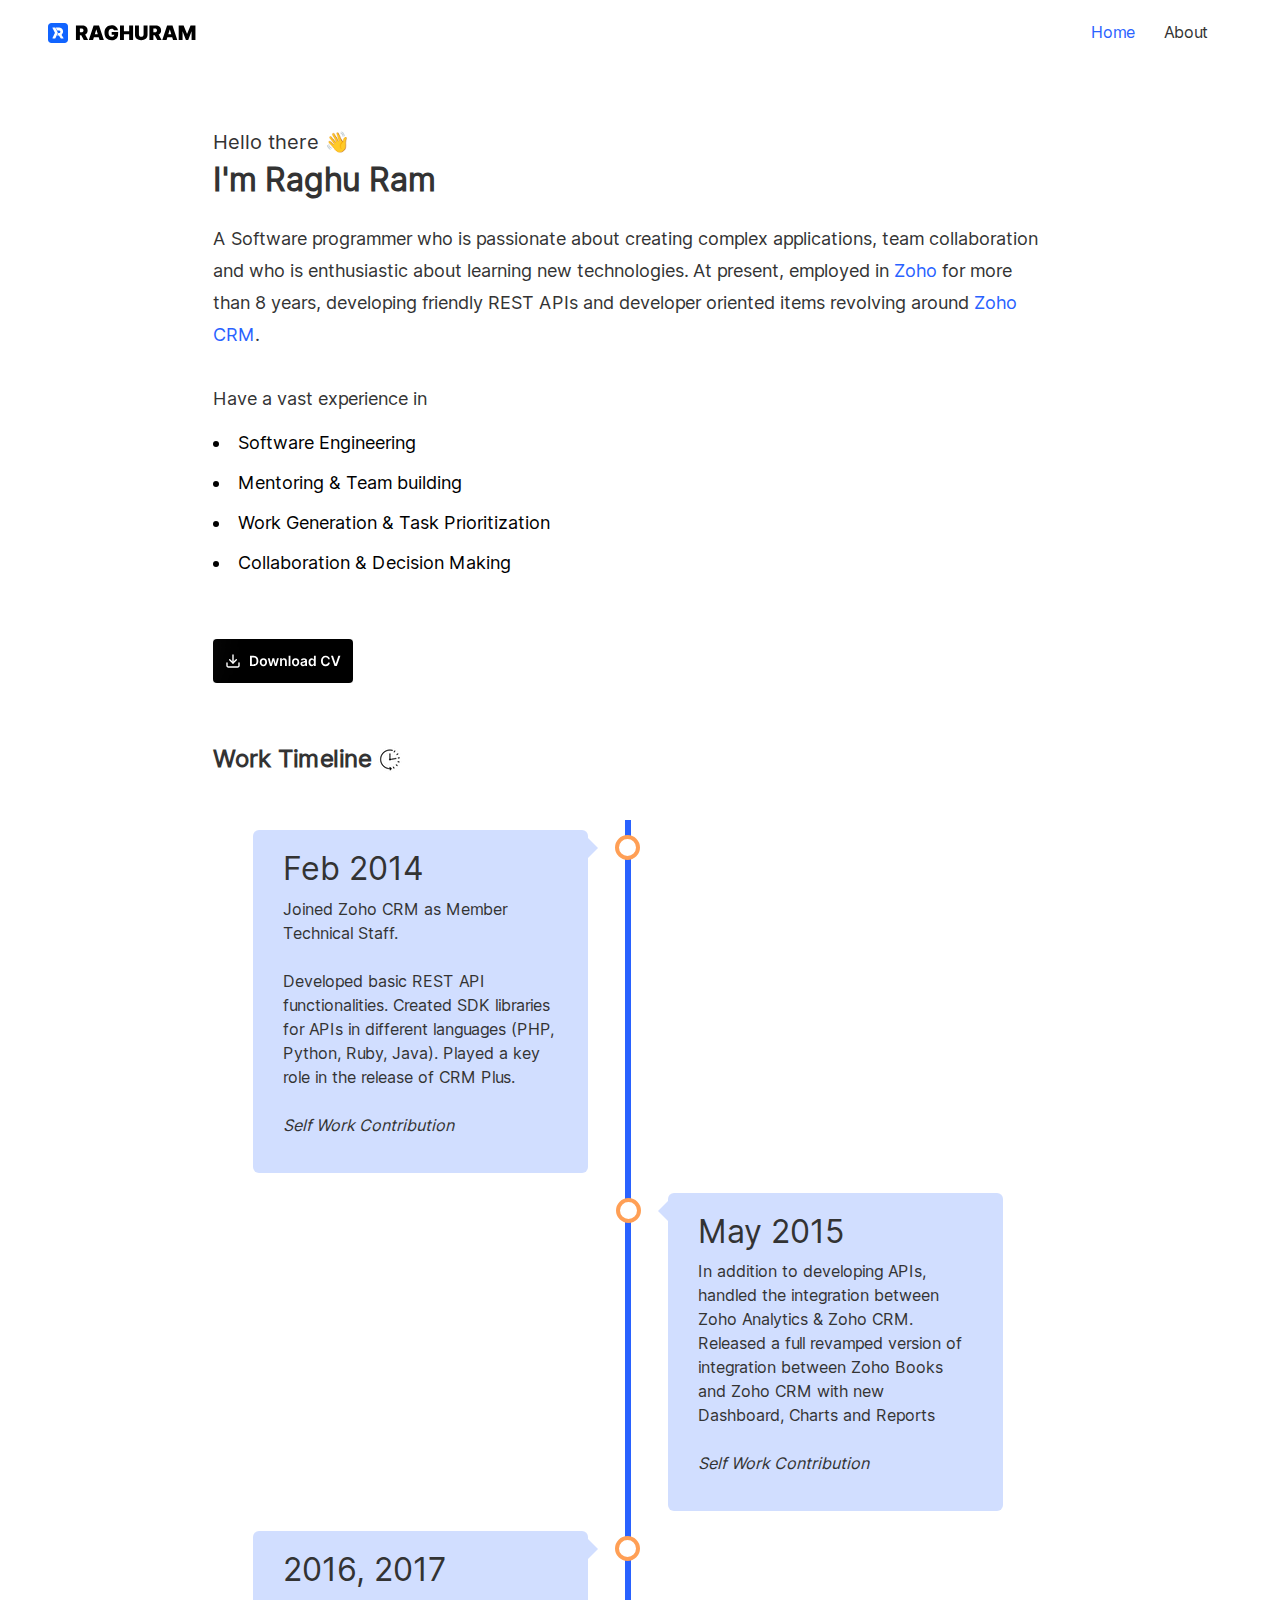
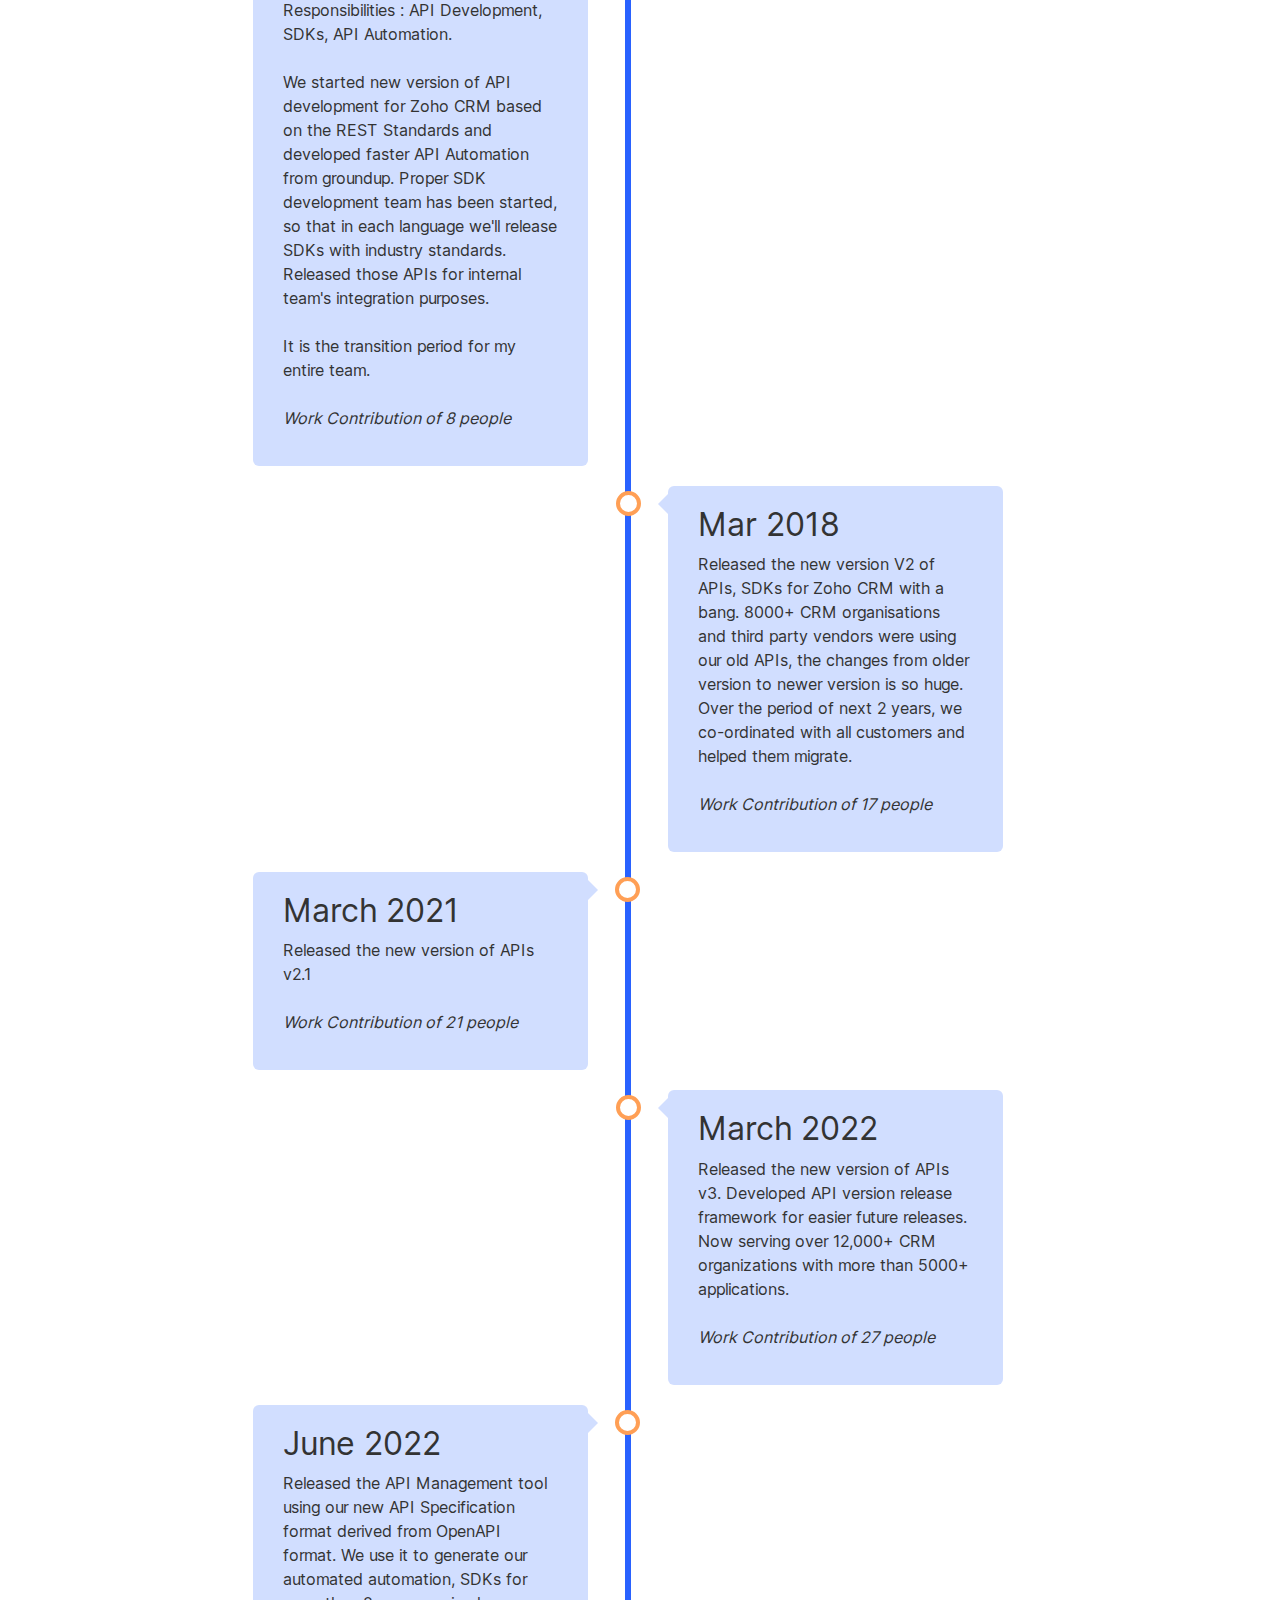
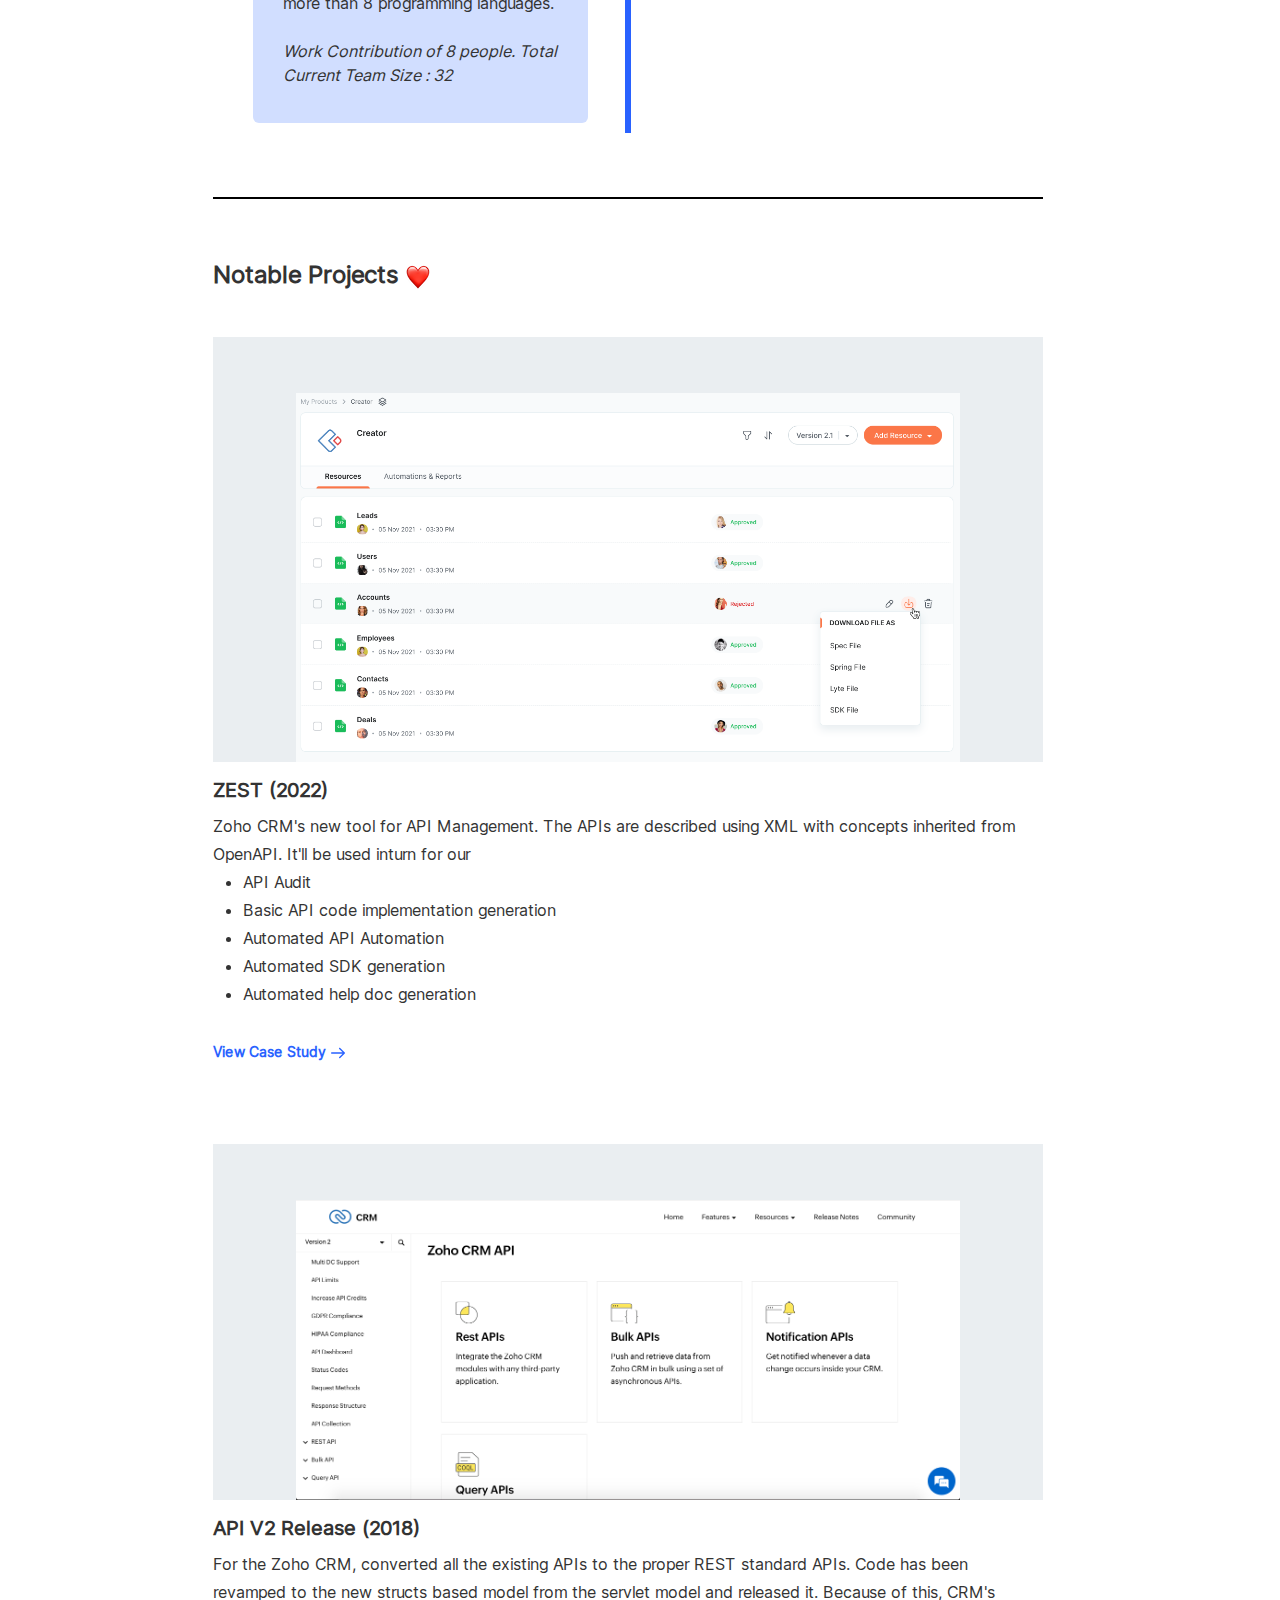
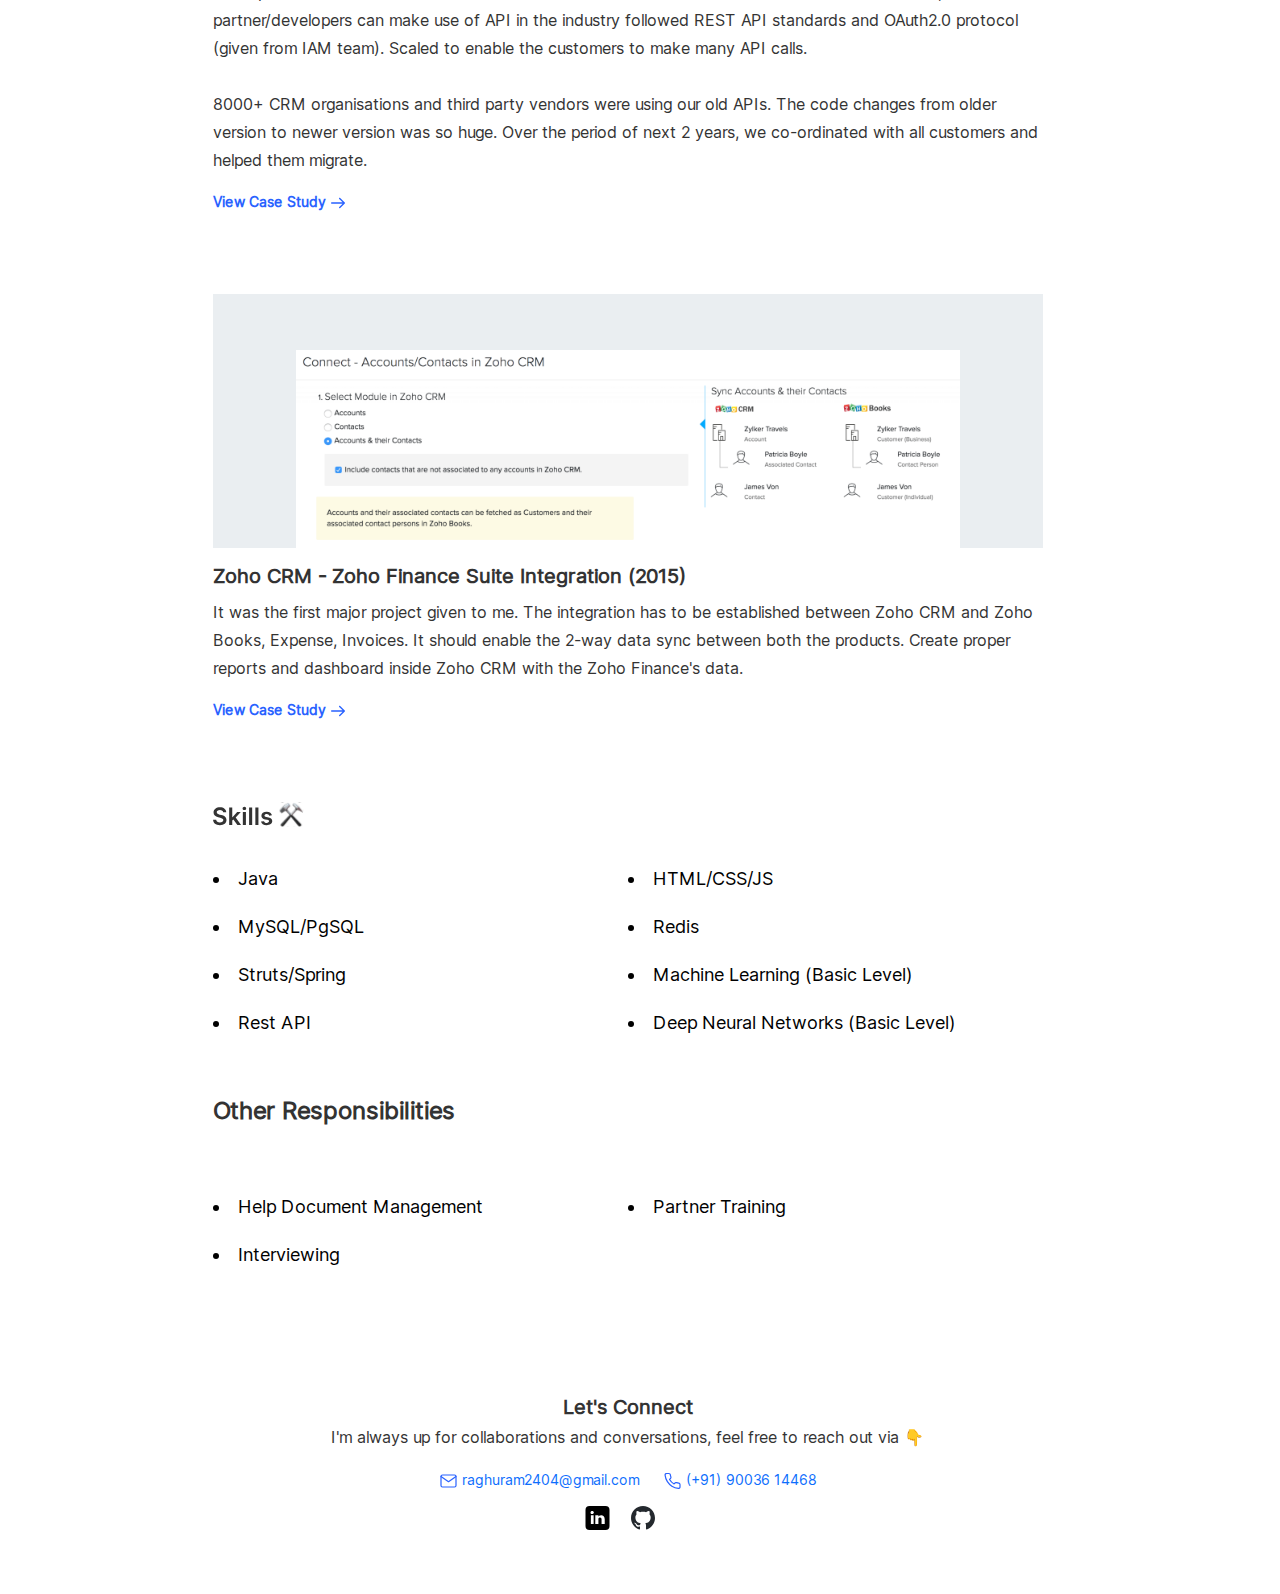
==== commit 87fdf802: "link and other small changes" ====
--- a/index.html
+++ b/index.html
@@ -63,7 +63,7 @@
 					</div>
 					</div>
 					<div class='downloadcv'>
-						<a href=''><button class='shinybtn'>
+						<a href='./RaghuRam-Resume.pdf' target="_blank"><button class='shinybtn'>
 							<svg width="140" height="44" viewBox="0 0 140 44" fill="none" xmlns="http://www.w3.org/2000/svg">
 								<rect width="140" height="44" rx="4" fill="#333333" />
 								<path  id='downloadcvfill' d="M26 24V26.6667C26 27.0203 25.8595 27.3594 25.6095 27.6095C25.3594 27.8595 25.0203 28 24.6667 28H15.3333C14.9797 28 14.6406 27.8595 14.3905 27.6095C14.1405 27.3594 14 27.0203 14 26.6667V24" stroke="white" stroke-width="1.4" stroke-linecap="round" stroke-linejoin="round"/>
--- a/style/m-style.css
+++ b/style/m-style.css
@@ -33,6 +33,9 @@
     .pdnone{
     	padding: 0 24px;
     }
+	.experiences{
+		margin-top: 20px;
+	}
     .menuimg{
     	
     } 
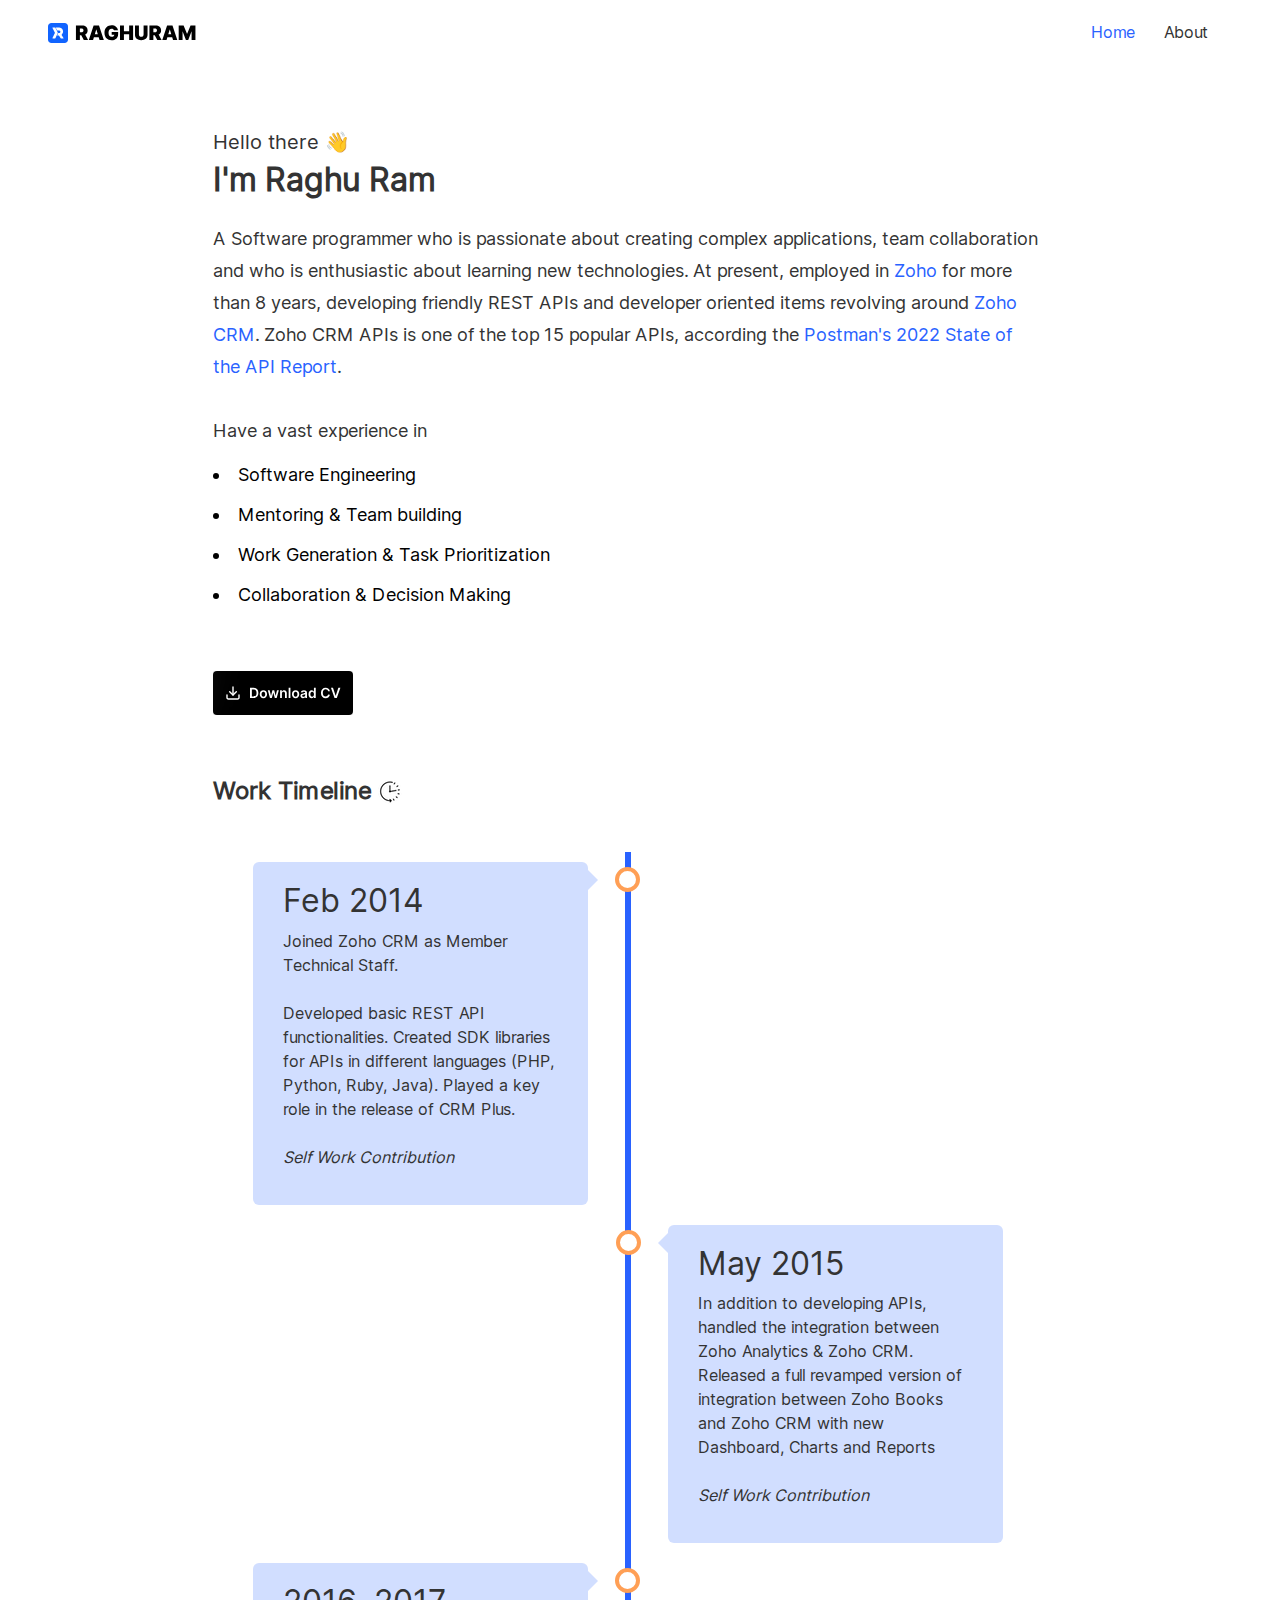
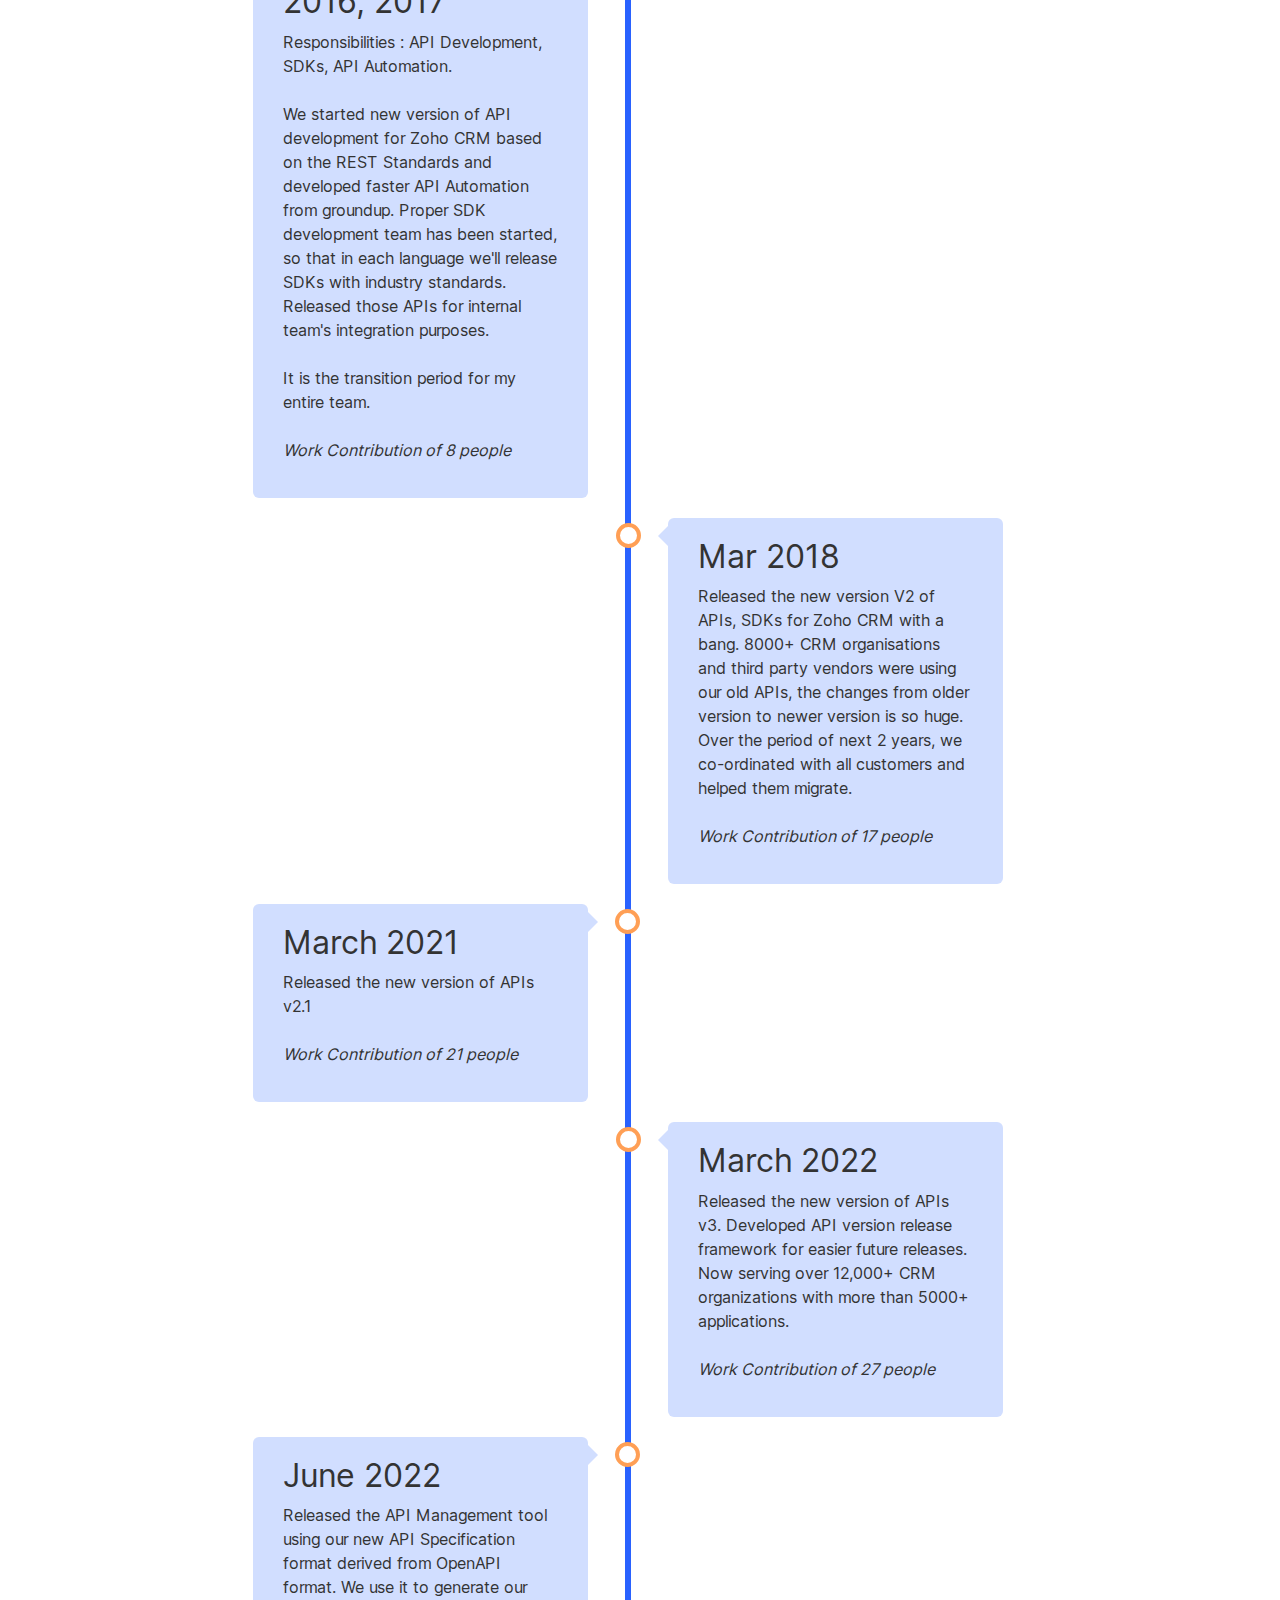
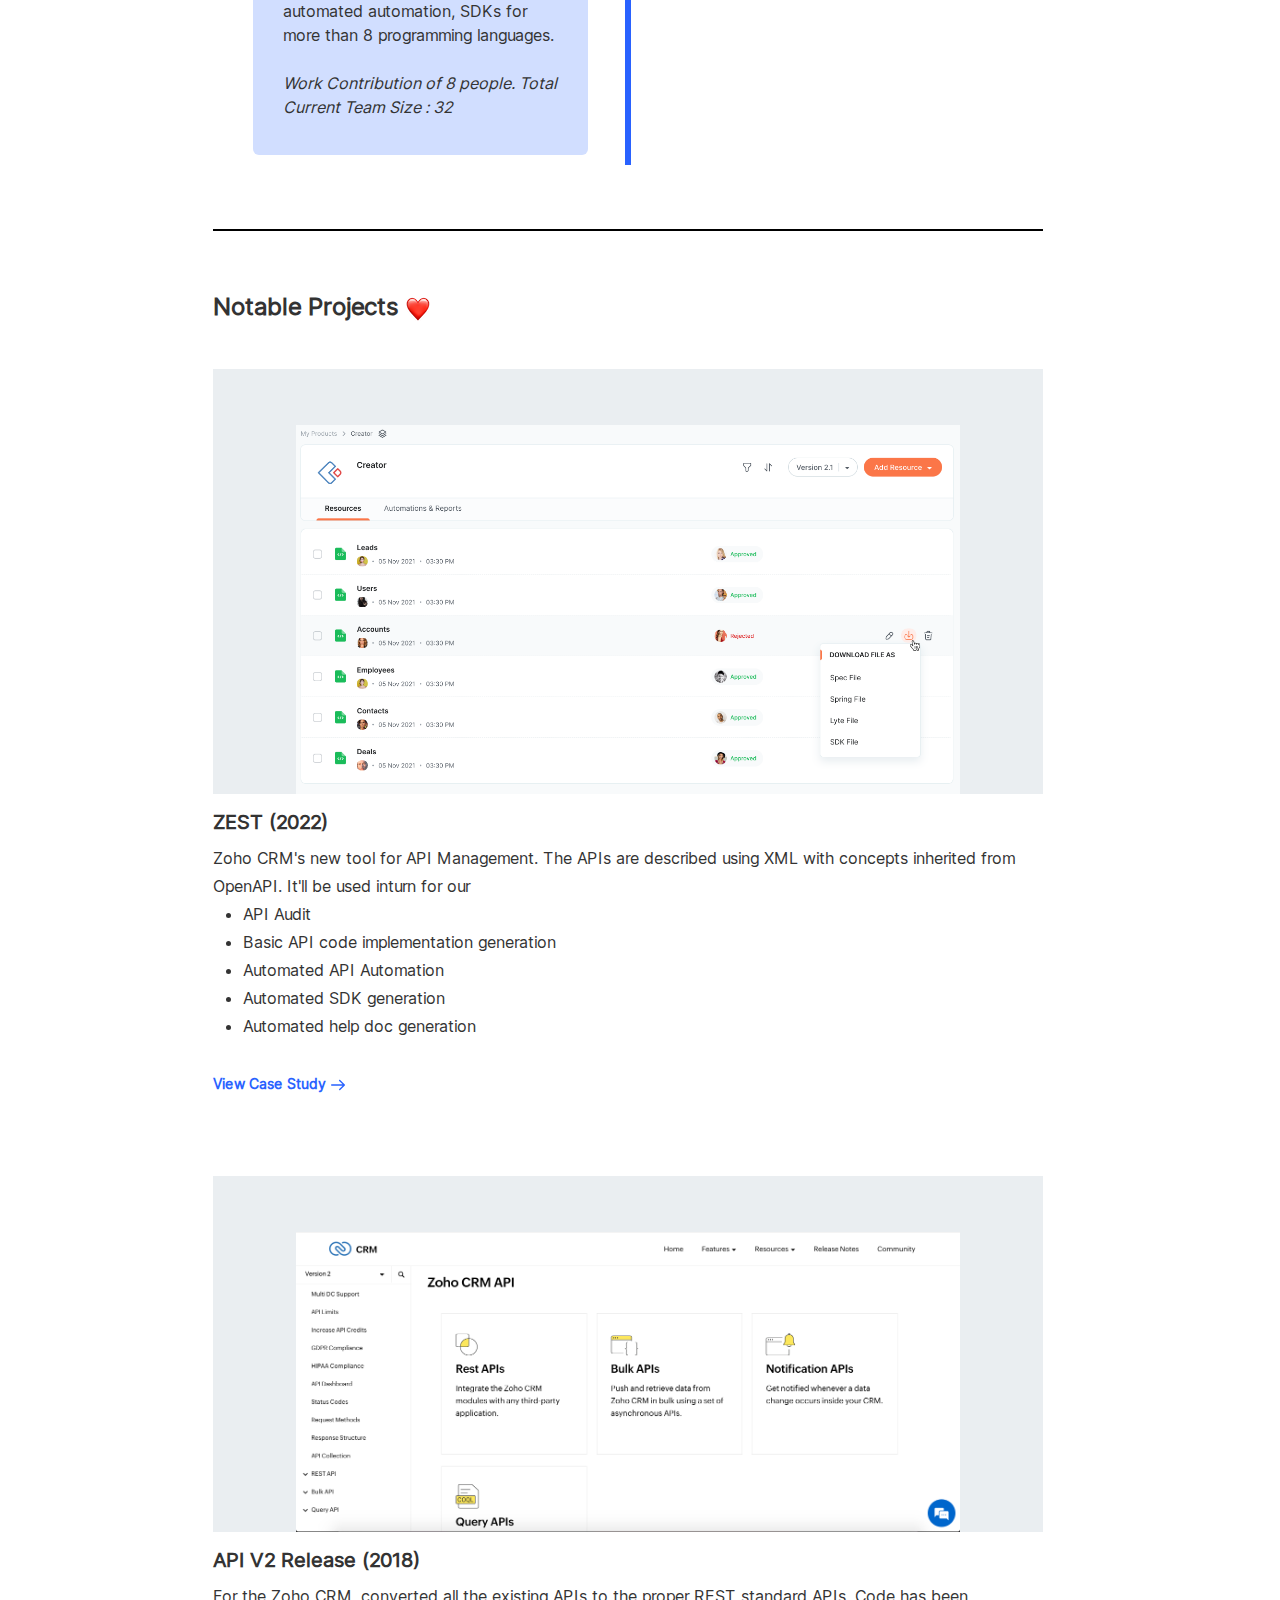
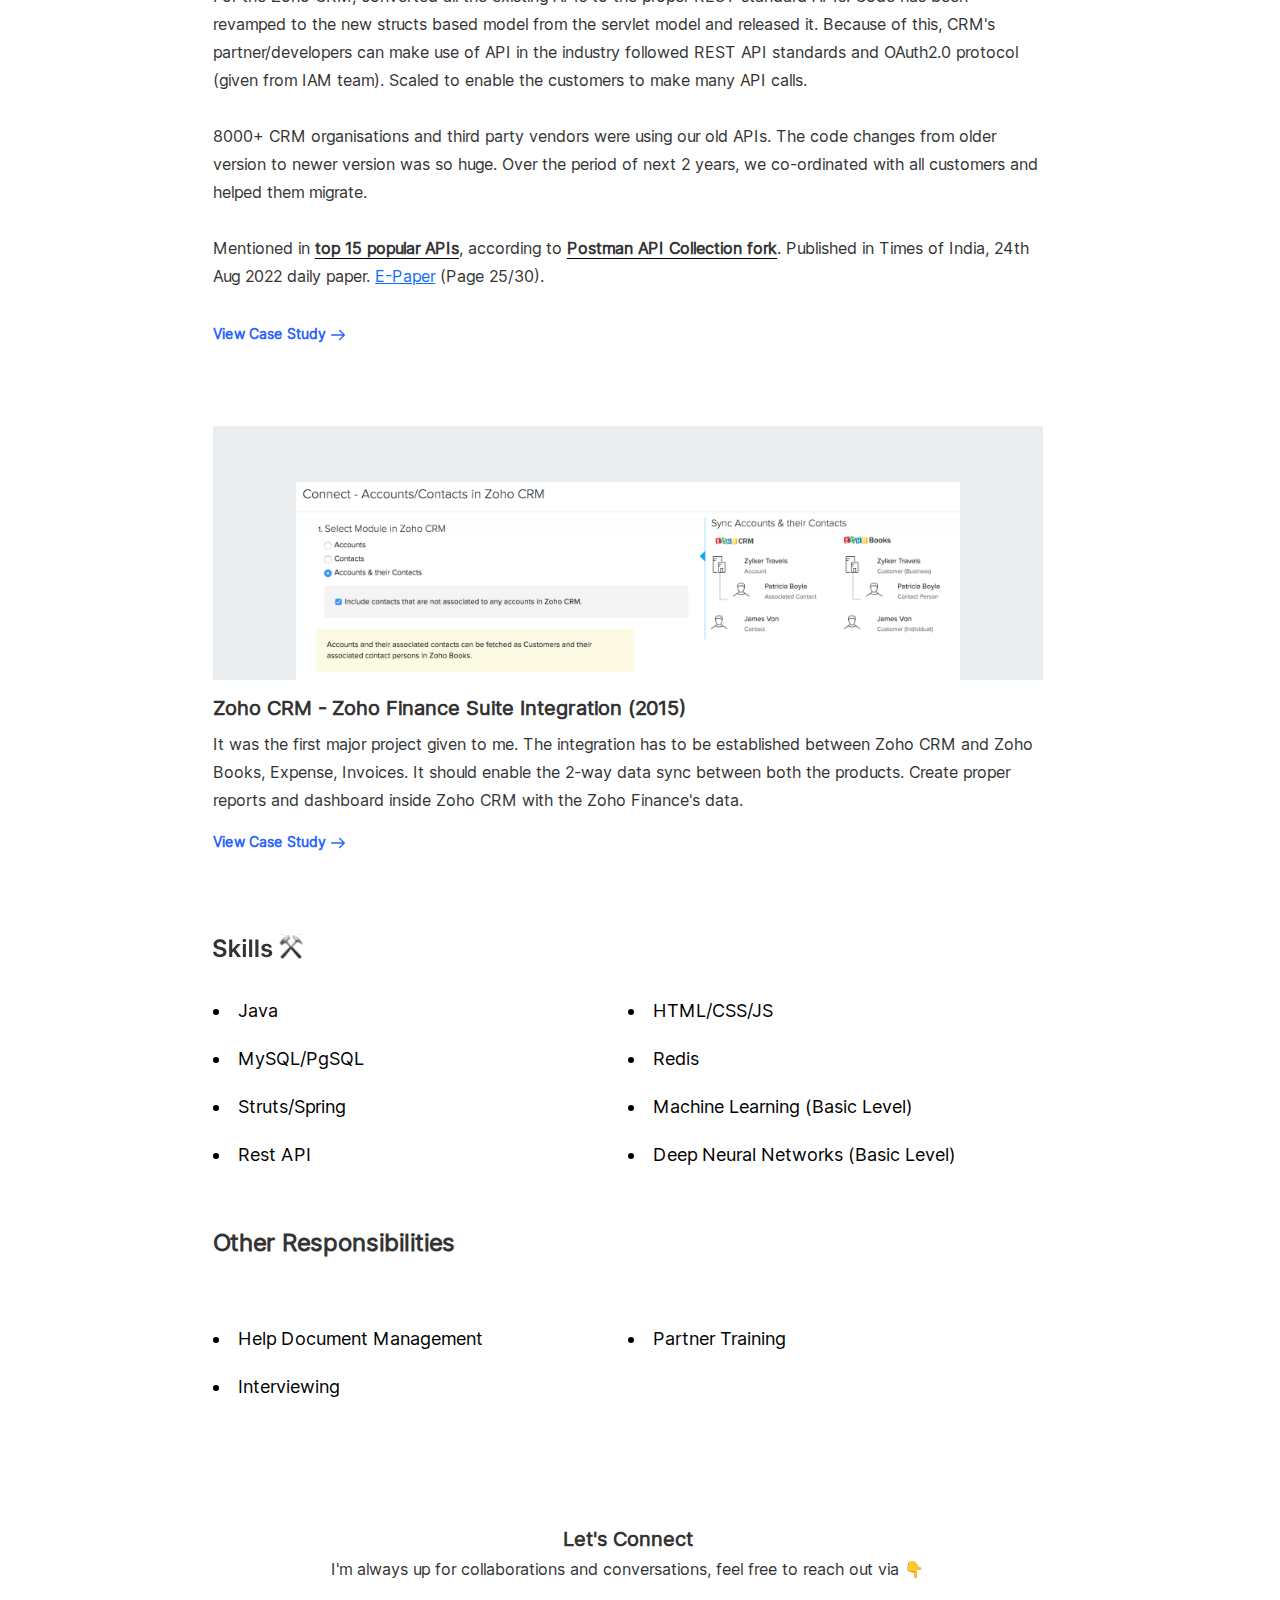
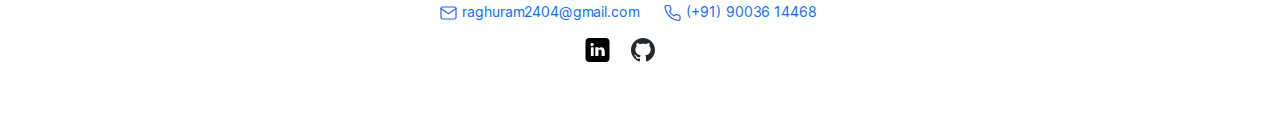
==== commit 744400b9: "Postman references added" ====
--- a/index.html
+++ b/index.html
@@ -41,7 +41,9 @@
 				<div class='col-xl-8 col-lg-10 col-12'>
 					<div class="hello">Hello there &#x1F44B; <!--👋--></div>
 					<div class='iamname'>I'm Raghu Ram</div>
-					<div class='description'>A Software programmer who is passionate about creating complex applications, team collaboration and who is enthusiastic about learning new technologies. At present, employed in <a href='https://www.zoho.com/'>Zoho</a> for more than 8 years, developing friendly REST APIs and developer oriented items revolving around <a href='https://www.zoho.com/in/crm/'>Zoho CRM</a>.
+					<div class='description'>A Software programmer who is passionate about creating complex applications, team collaboration and who is enthusiastic about learning new technologies. 
+						At present, employed in <a href='https://www.zoho.com/'>Zoho</a> for more than 8 years, developing friendly REST APIs and developer oriented items revolving 
+						around <a href='https://www.zoho.com/in/crm/'>Zoho CRM</a>. Zoho CRM APIs is one of the top 15 popular APIs, according the <a href='https://www.postman.com/state-of-api/api-global-growth/#api-first-strategies'>Postman's 2022 State of the API Report</a>.
 					<br><br />Have a vast experience in 
 					<div class="container-flex experiences">
 						<div class="row">
@@ -181,6 +183,10 @@
 								Scaled to enable the customers to make many API calls. <br><br>
 								8000+ CRM organisations and third party vendors were using our old APIs. The code changes from older version to newer version was so huge. 
 								Over the period of next 2 years, we co-ordinated with all customers and helped them migrate.
+								<br><br>
+								<p>Mentioned in <b class="underline">top 15 popular APIs</b>, according to <b class="underline">Postman API Collection fork</b>. Published in Times of India, 24th Aug 2022 daily paper.
+									<a href='https://vk.com/doc562341376_645385211?hash=6L53zqE1YyqjgSHlFZCLaA3ncgQs3II6l7ZLc7uhi0D&dl=hUqSz1VQsJPfSZd4VxL4r7qabMUGEpFBehz16trUKlc'>E-Paper</a> (Page 25/30). 
+								</p>
 							</div>
 							<a class='casehref' href='./casestudy1.html'>
 								<div class='viewcasestudy'>
@@ -281,5 +287,6 @@
 			</div>
 		</div>
 	</div>
+	<script type="text/javascript" id="zsiqchat">var $zoho=$zoho || {};$zoho.salesiq = $zoho.salesiq || {widgetcode: "b64b42c88641f2b9b5849cb006dcc88fbbb6a608d720cb0ac6f88e05729dc6b6f7a59386ebaacf017ab929efb3af0248", values:{},ready:function(){}};var d=document;s=d.createElement("script");s.type="text/javascript";s.id="zsiqscript";s.defer=true;s.src="https://salesiq.zoho.com/widget";t=d.getElementsByTagName("script")[0];t.parentNode.insertBefore(s,t);</script>
 </body>
 </html>--- a/style/style.css
+++ b/style/style.css
@@ -18,6 +18,11 @@
 }
 .mobile-need{
 	display: none;
+}
+
+.underline{
+	margin-bottom: 2px; 
+	border-bottom: 1px solid black; 
 }
 
 .pdnone{
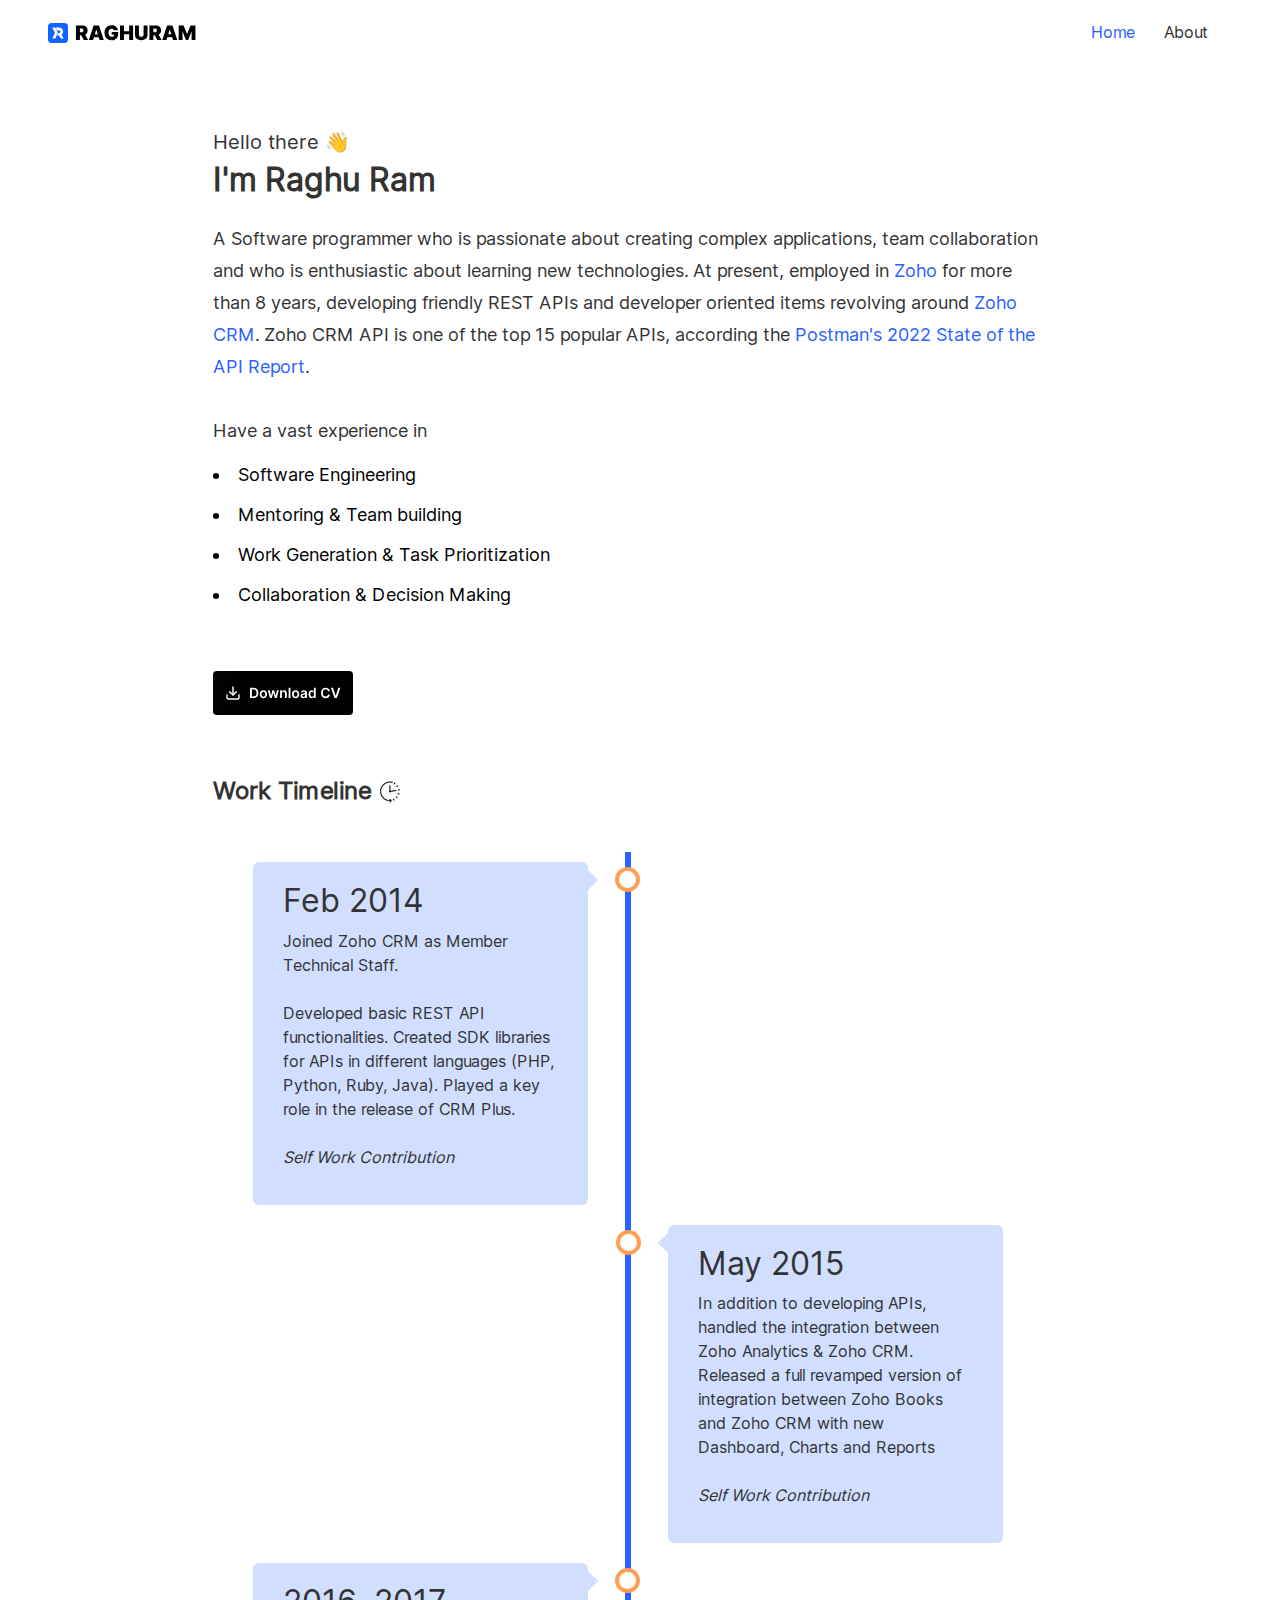
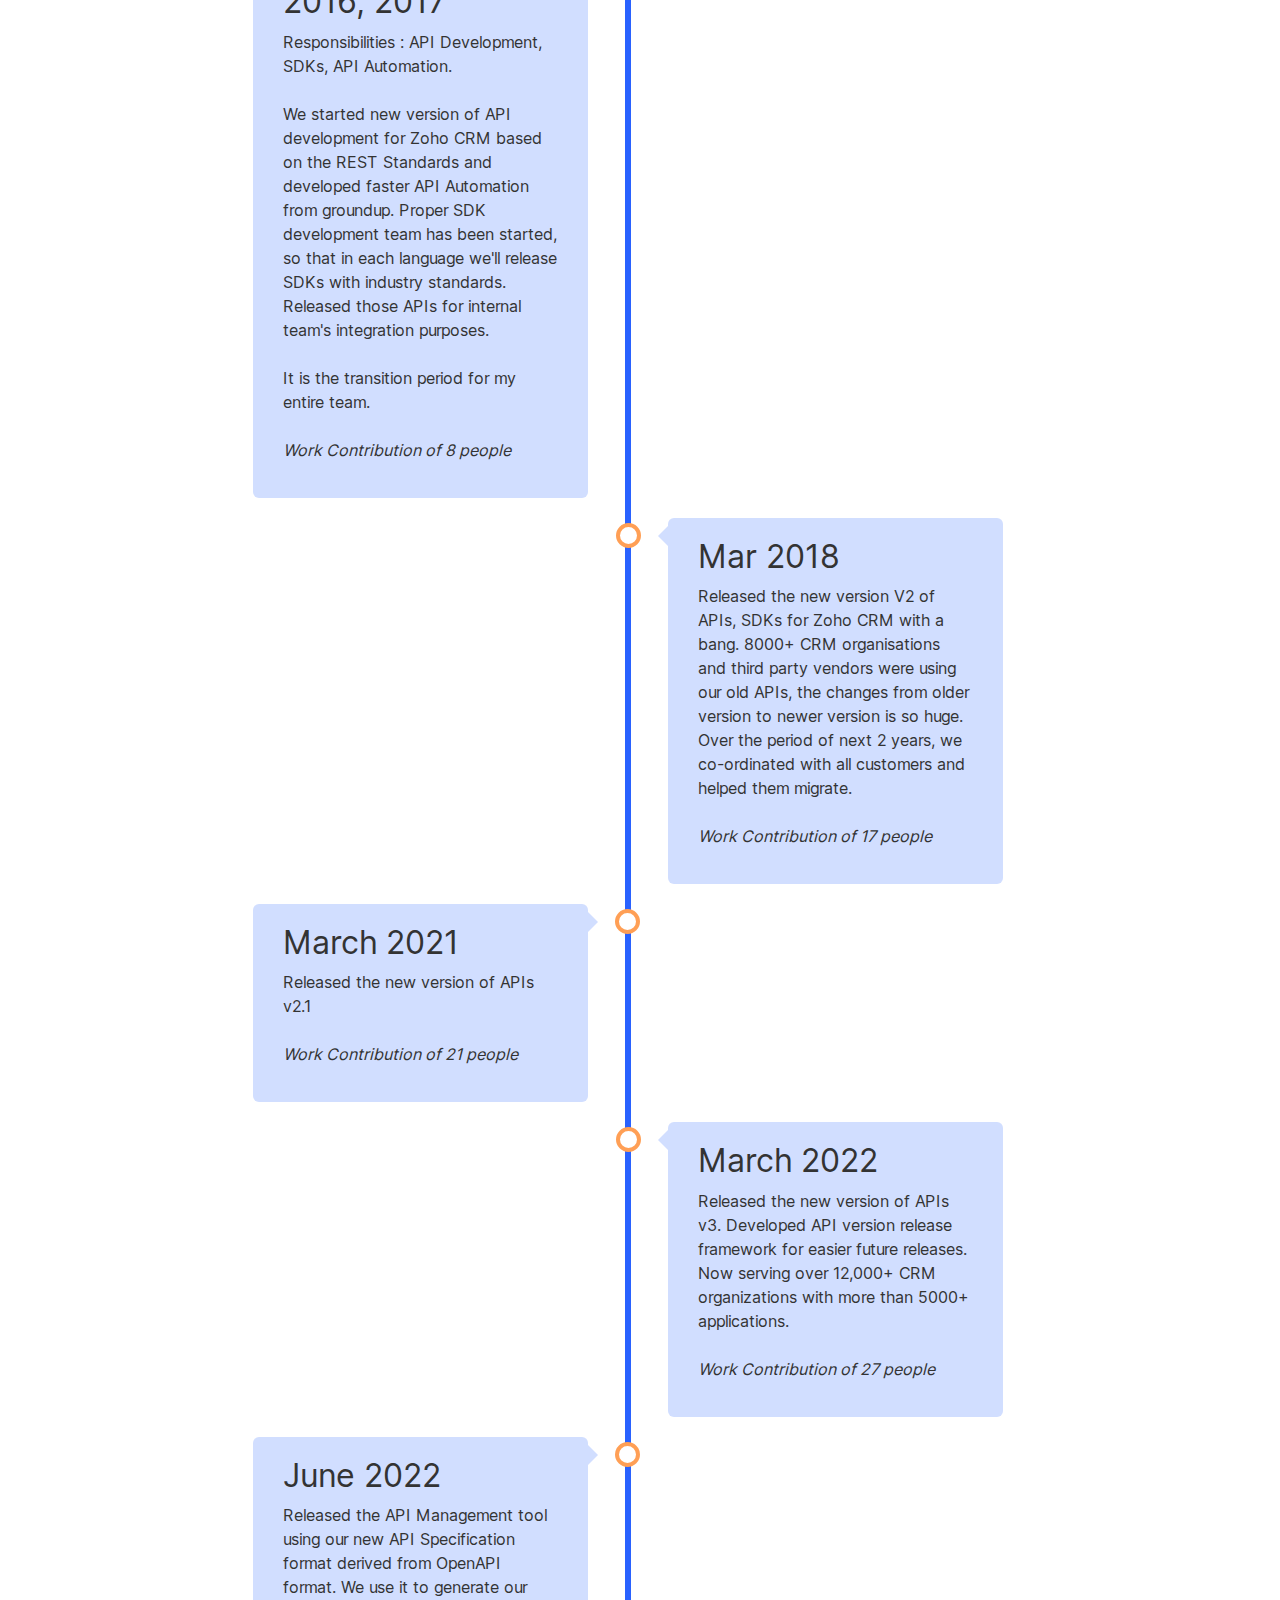
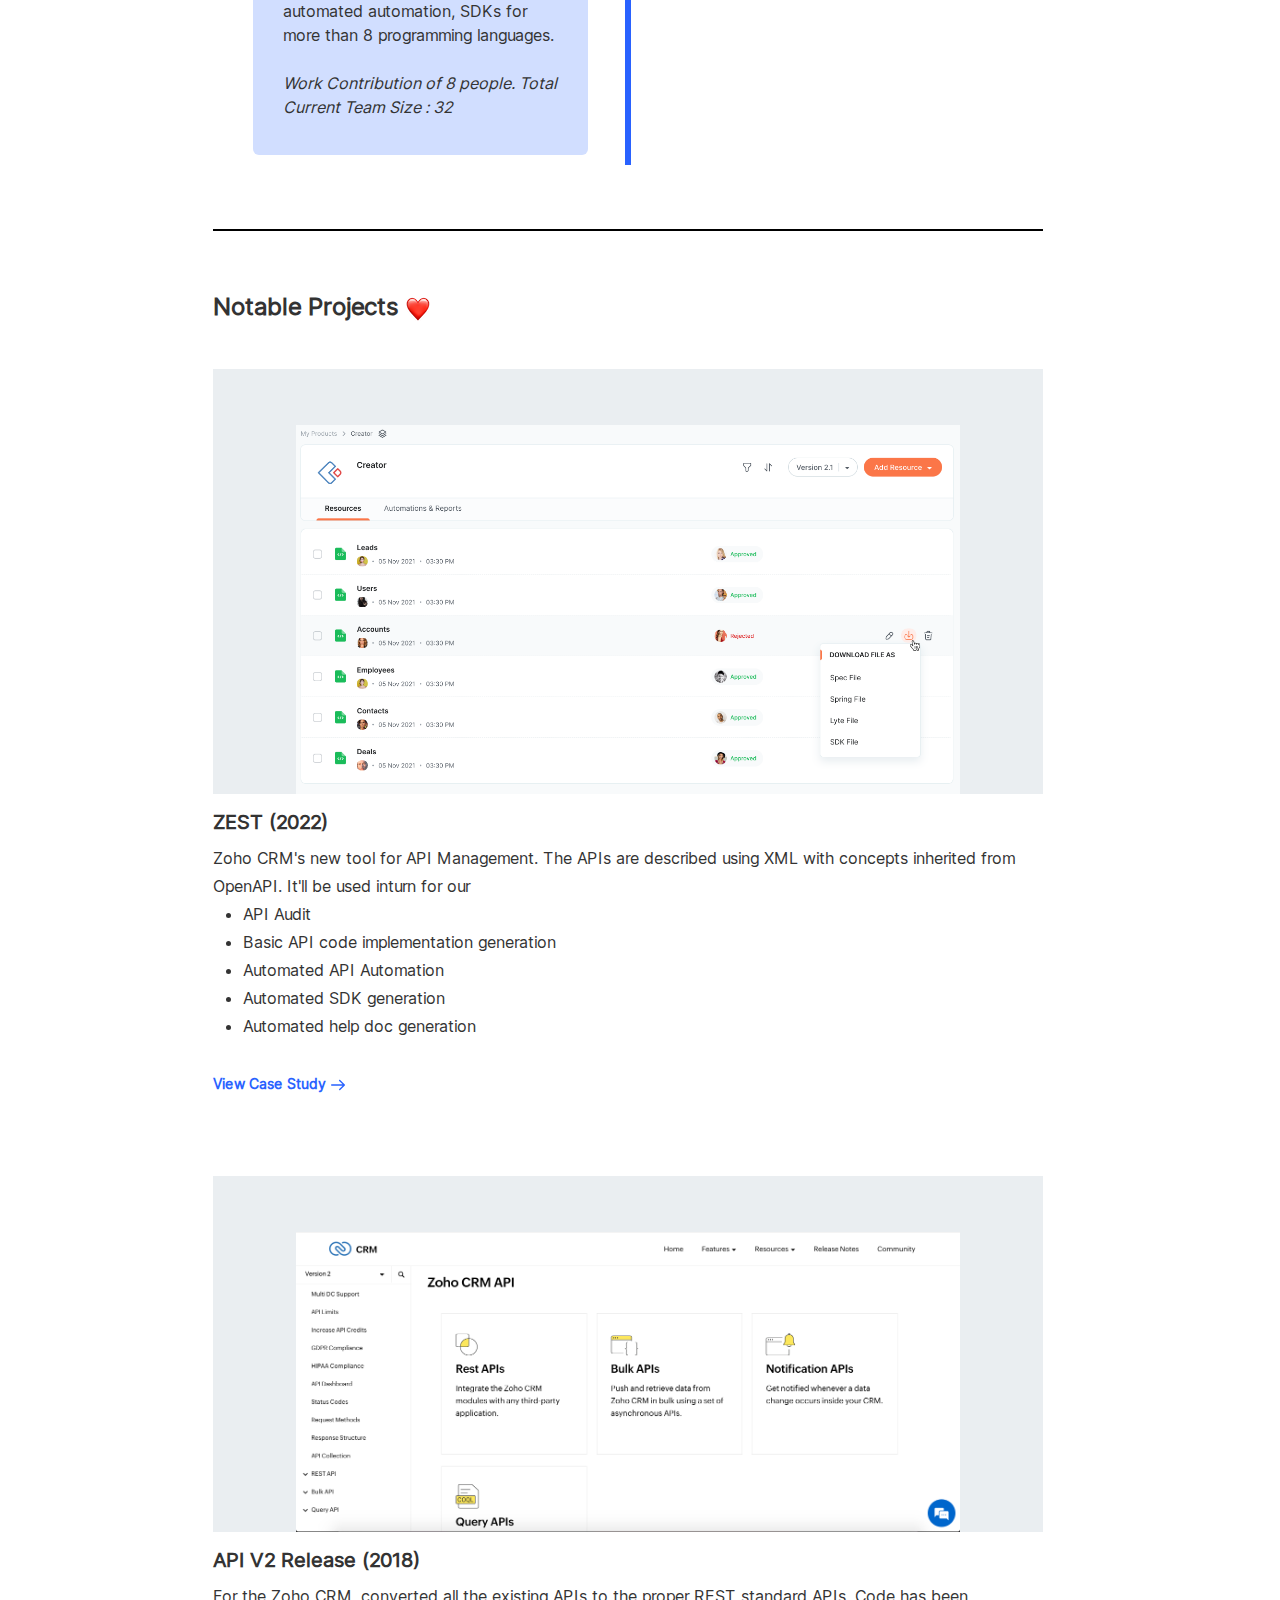
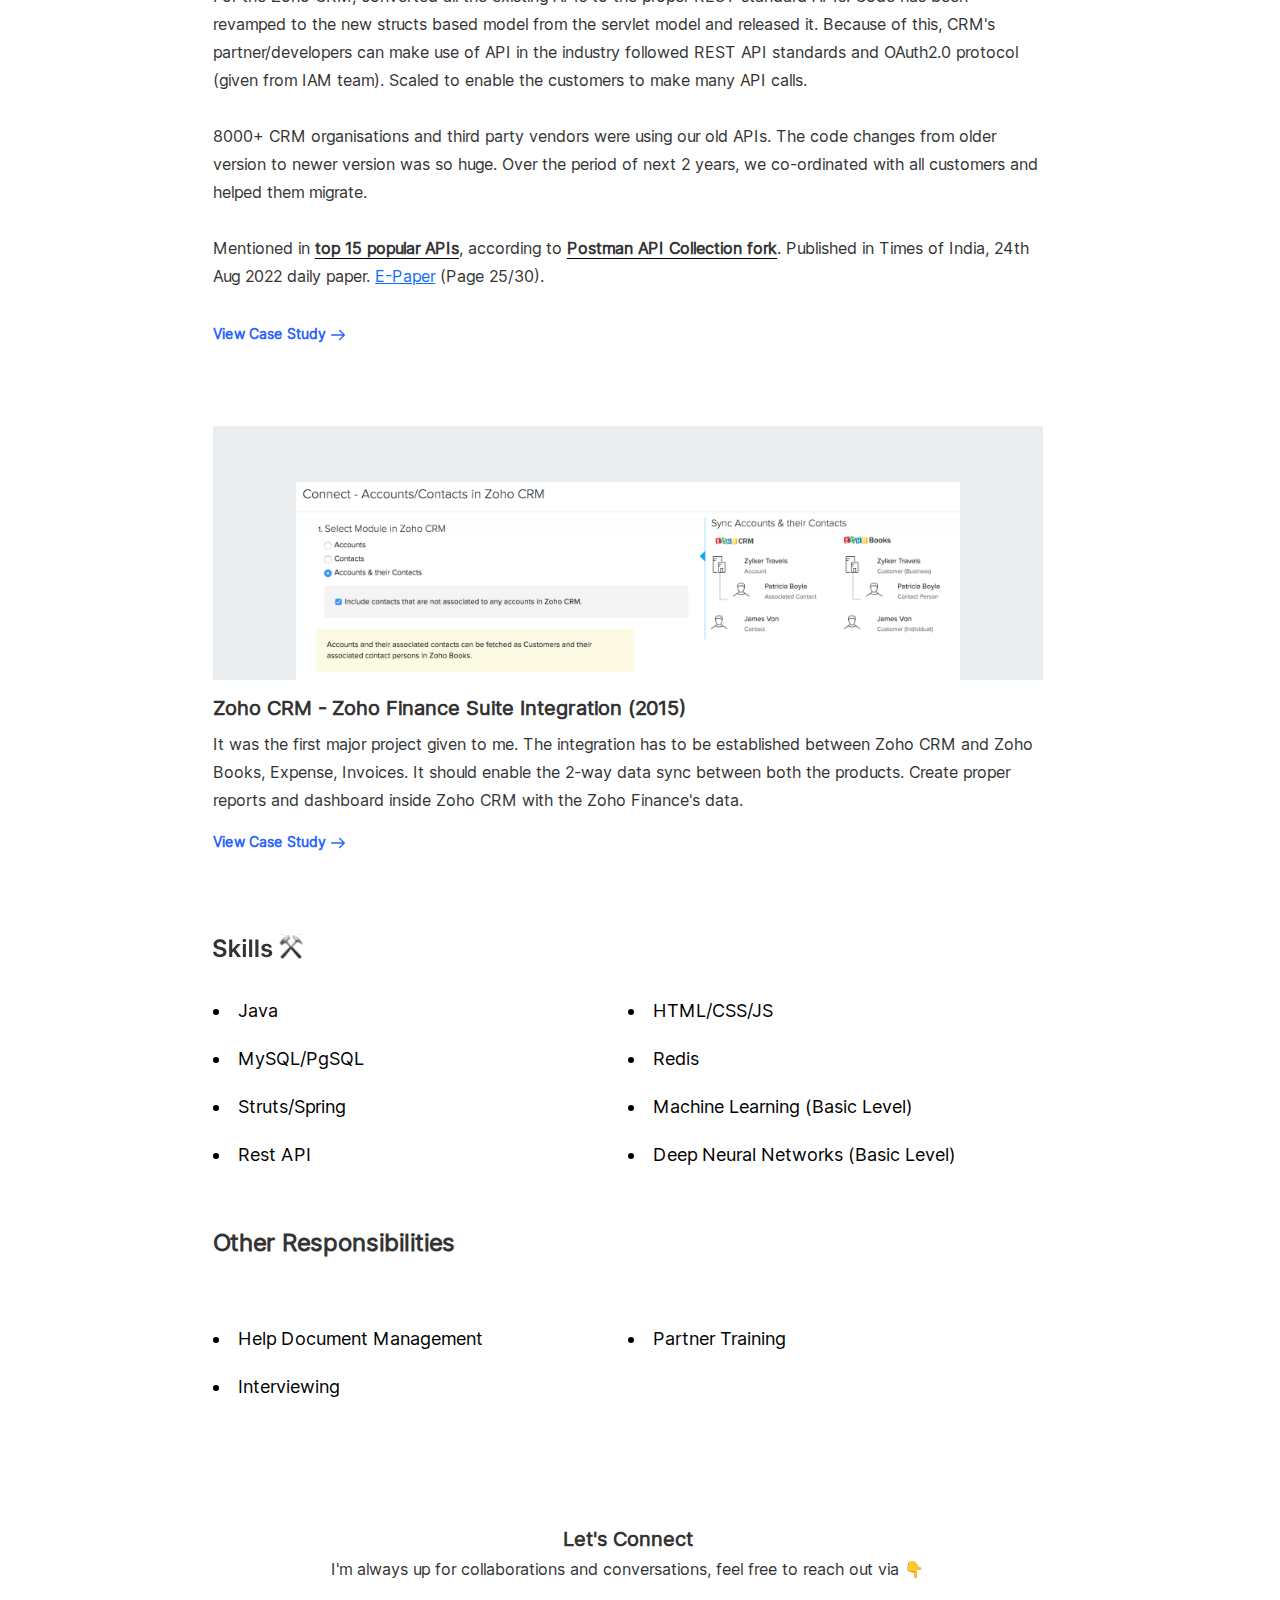
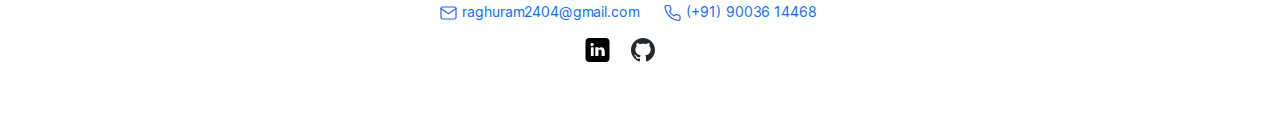
==== commit a21ca677: "plural mistake rectified" ====
--- a/index.html
+++ b/index.html
@@ -43,7 +43,7 @@
 					<div class='iamname'>I'm Raghu Ram</div>
 					<div class='description'>A Software programmer who is passionate about creating complex applications, team collaboration and who is enthusiastic about learning new technologies. 
 						At present, employed in <a href='https://www.zoho.com/'>Zoho</a> for more than 8 years, developing friendly REST APIs and developer oriented items revolving 
-						around <a href='https://www.zoho.com/in/crm/'>Zoho CRM</a>. Zoho CRM APIs is one of the top 15 popular APIs, according the <a href='https://www.postman.com/state-of-api/api-global-growth/#api-first-strategies'>Postman's 2022 State of the API Report</a>.
+						around <a href='https://www.zoho.com/in/crm/'>Zoho CRM</a>. Zoho CRM API is one of the top 15 popular APIs, according the <a href='https://www.postman.com/state-of-api/api-global-growth/#api-first-strategies'>Postman's 2022 State of the API Report</a>.
 					<br><br />Have a vast experience in 
 					<div class="container-flex experiences">
 						<div class="row">
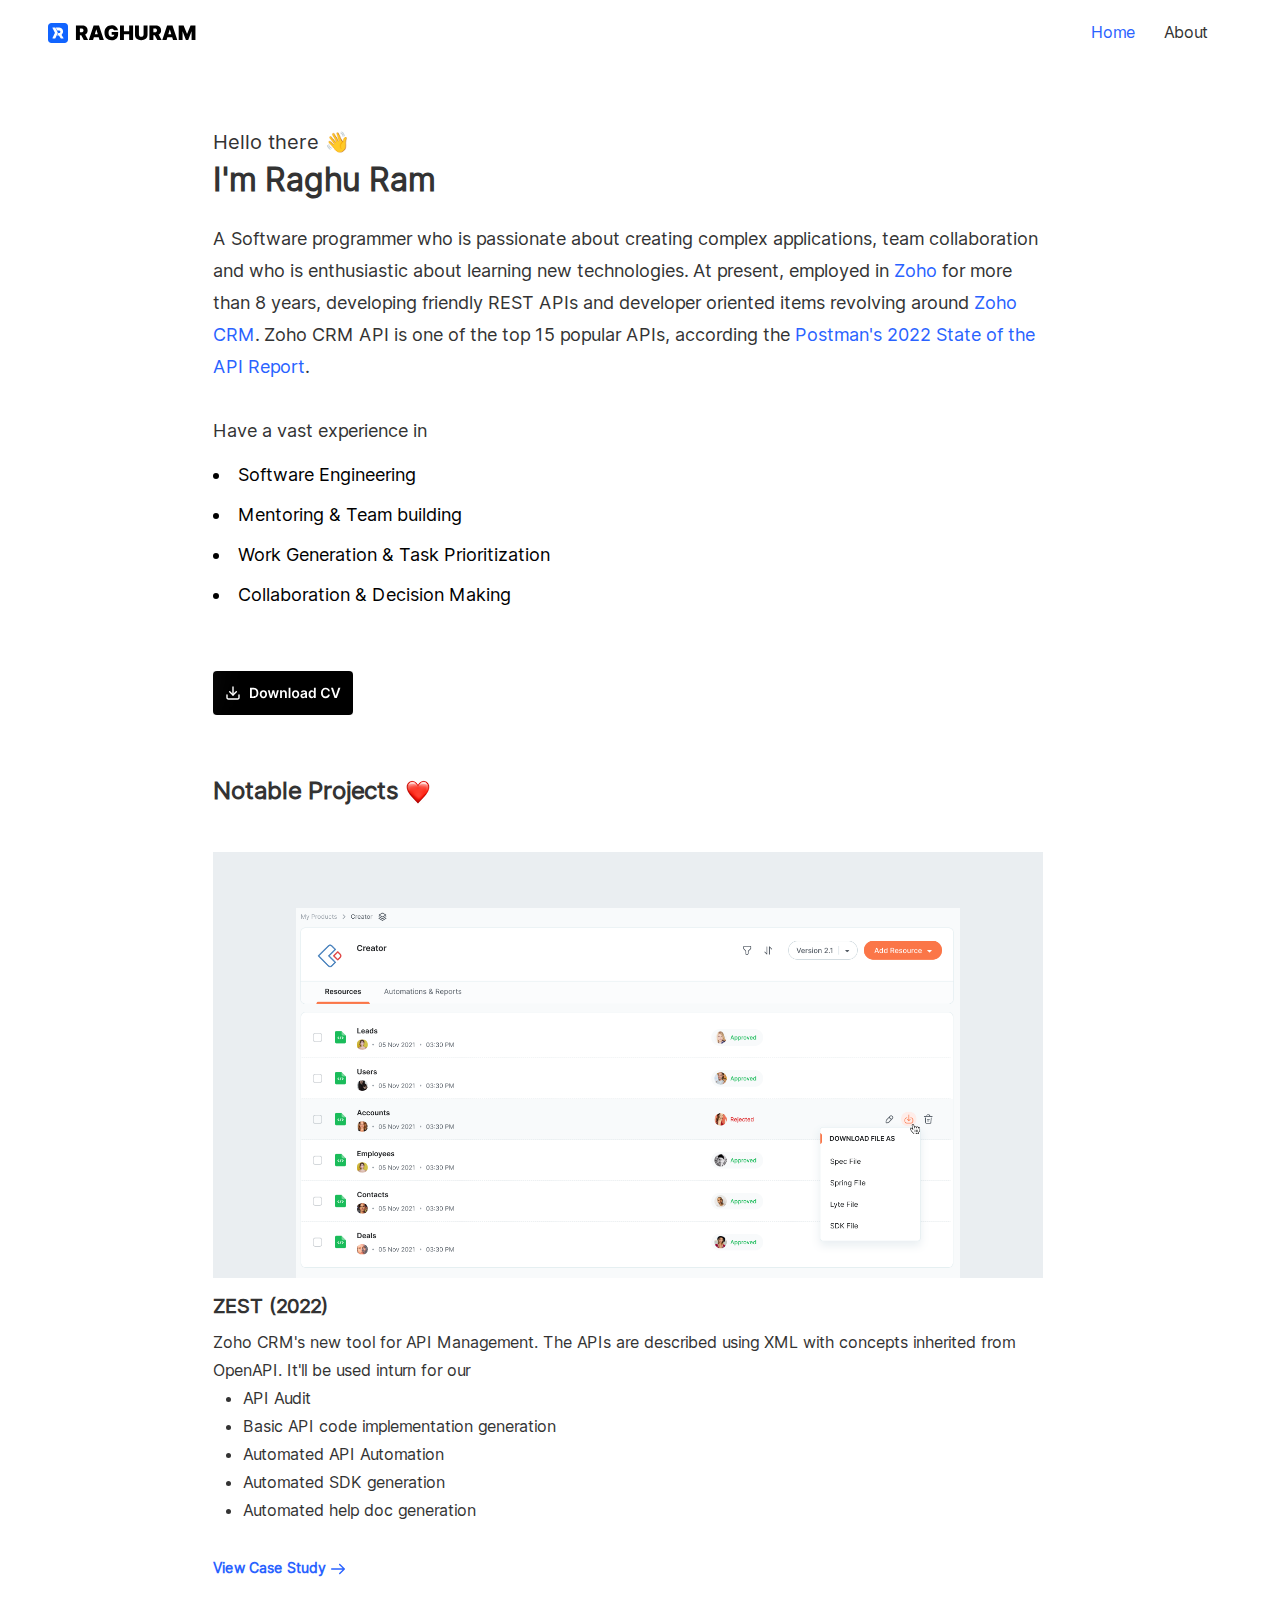
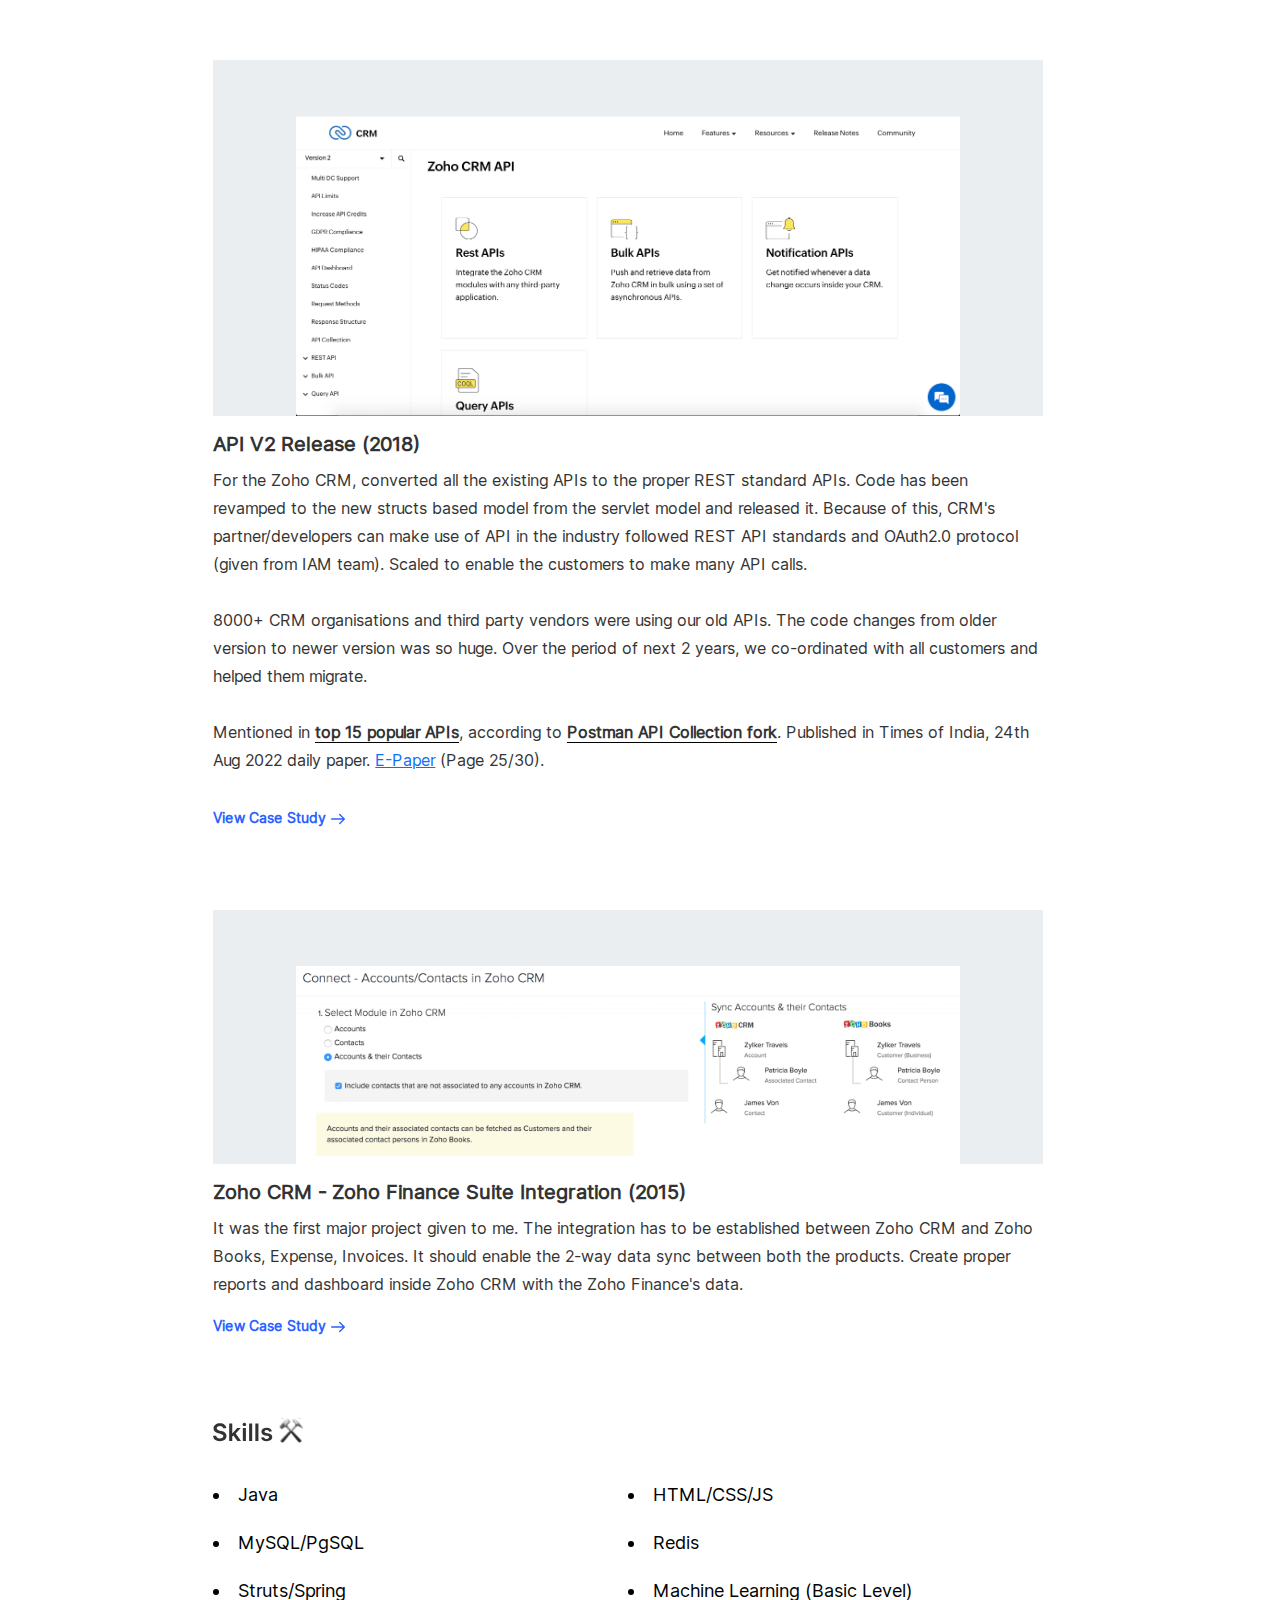
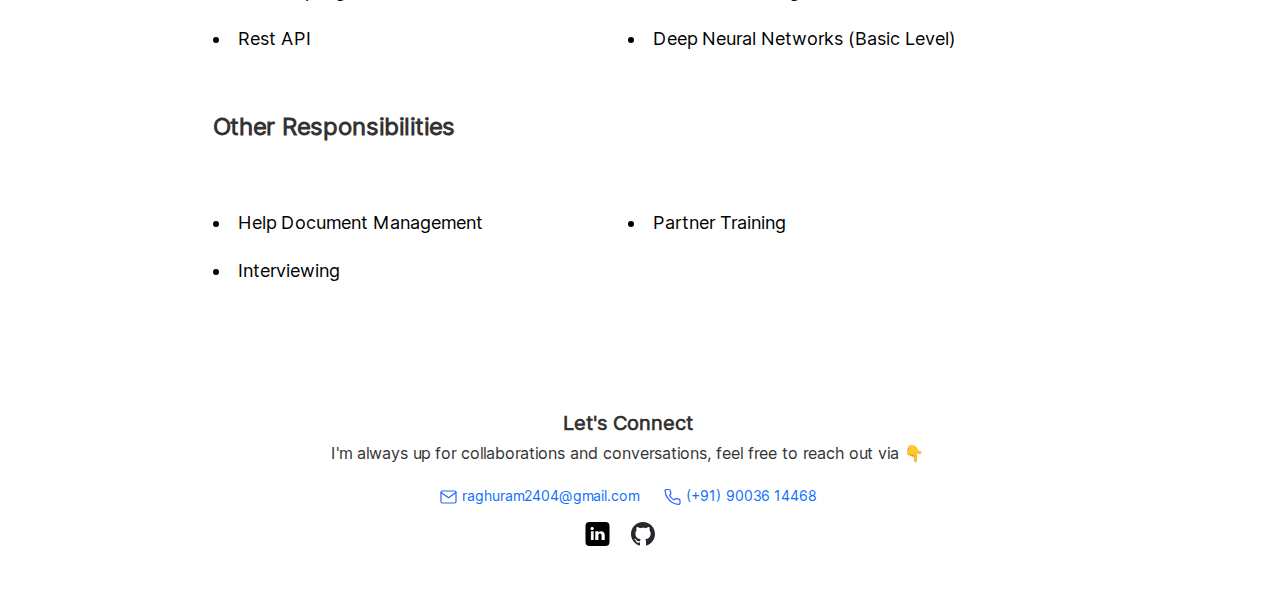
==== commit f7baf091: "removed timeline" ====
--- a/index.html
+++ b/index.html
@@ -78,7 +78,7 @@
 						<!--img class='svg-change' data-hover='./svg/downloadcv1.svg' src='./svg/downloadcv0.svg' /-->
 					</div>
 					
-					<div class="tline bottom-border">
+					<!--div class="tline bottom-border">
 						<div class='tlineheading'>Work Timeline <img src='./images/timeline.png' /></div>
 						<div class="timeline">
 							<div class="tcontainer left">
@@ -142,7 +142,7 @@
 							</div>
 							</div>
 						</div>
-					</div>
+					</div-->
 					<div class='selectedprojects'>Notable Projects <img src='./images/heart emoji.png' />  <!--❤️--></div>
 					<div class='projects '>
 						<div class='project_i2'>
--- a/style/style.css
+++ b/style/style.css
@@ -62,6 +62,10 @@
 	 background-color: white;
 	 right: 0;
 	 left: 0;
+}
+
+.header_shadow{
+	box-shadow: 0px 8px 10px #EAEEF1
 }
 
 .header .svgstyle{
@@ -642,4 +646,126 @@
 
 .first_project{
 	margin-top: 64px;
-}+}
+
+
+/** PASSWORD **/
+.password-holder{
+	text-align: center;
+	max-height: 100%;
+	margin-top: 5%;
+    height:18em;
+}
+
+.content-prohibit{
+	margin-top: 32px;
+	color: #333;
+	font-family: Inter;
+	font-size: 40px;
+	font-style: normal;
+	font-weight: 400;
+	line-height: normal;
+}
+
+.content-prohibit-2{
+	margin-top: 16px;
+	color: #969696;
+	font-family: Inter;
+	font-size: 18px;
+	font-style: normal;
+	font-weight: 400;
+	line-height: normal;
+}
+
+.password-form{
+	margin-top: 32px;
+}
+
+.password-form .passcode{
+	padding: 10px 0px 10px 16px;
+	border-radius: 4px;
+	border: 1px solid #C5C5C5;
+	background: #FFF;
+	width: 20%;
+	height: 46px;
+}
+
+
+.password-form input::placeholder{
+	color: #C5C5C5;
+	font-family: Inter;
+	font-size: 16px;
+	font-style: normal;
+	font-weight: 400;
+	line-height: 24px; /* 150% */
+}
+
+.password-form button{
+	margin-left: 16px;
+	border-radius: 4px;
+	opacity: 0.3499999940395355;
+	background: #333;
+	color: #FFF;
+	font-feature-settings: 'clig' off, 'liga' off;
+	font-family: Inter;
+	font-size: 14px;
+	font-style: normal;
+	font-weight: 600;
+	line-height: 20px; /* 142.857% */
+	padding: 12px;
+	height: 46px;
+}
+
+
+
+.password-form button.focus{
+	opacity: 1;
+	background: #333;
+
+}
+.password-form input.focus{
+	border: 1px solid #333;
+}
+
+.password-form input.invalid {
+    outline-color: red;
+	border: 1px solid red;
+    /* also need animation and -moz-animation */
+    -webkit-animation: shake .5s linear;
+	animation: shake .5s linear;
+}
+/* also need keyframes and -moz-keyframes */
+ @-webkit-keyframes shake {
+    8%, 41% {
+        -webkit-transform: translateX(-10px);
+    }
+    25%, 58% {
+        -webkit-transform: translateX(10px);
+    }
+    75% {
+        -webkit-transform: translateX(-5px);
+    }
+    92% {
+        -webkit-transform: translateX(5px);
+    }
+    0%, 100% {
+        -webkit-transform: translateX(0);
+    }
+}
+@keyframes shake {
+    8%, 41% {
+        -webkit-transform: translateX(-10px);
+    }
+    25%, 58% {
+        -webkit-transform: translateX(10px);
+    }
+    75% {
+        -webkit-transform: translateX(-5px);
+    }
+    92% {
+        -webkit-transform: translateX(5px);
+    }
+    0%, 100% {
+        -webkit-transform: translateX(0);
+    }
+}
--- a/style/m-style.css
+++ b/style/m-style.css
@@ -1,7 +1,7 @@
 /** ipad **/
 @media (max-width: 1000px) , screen and (max-device-width : 1000px){
 	body{
-		margin: auto 20px;
+		/*margin: auto 20px;*/
 	}
 }
 
@@ -62,6 +62,28 @@
 		margin: 0px 2.5%; 
 	}
 	.casestudy-main-cont{
-		margin-top: 32px;
+		/*margin-top: 32px;*/
+	}
+
+	.password-holder{
+		margin-top: 25%;
+	}
+	
+	.password-holder img{
+		width: 30%;
+	}
+
+	.content-prohibit{
+		margin-top: 24px;
+		color: #333;
+		font-family: Inter;
+		font-size: 25px;
+		font-style: normal;
+		font-weight: 400;
+		line-height: normal;
+	}
+
+	.password-form .passcode{
+		width: 70%;
 	}
 }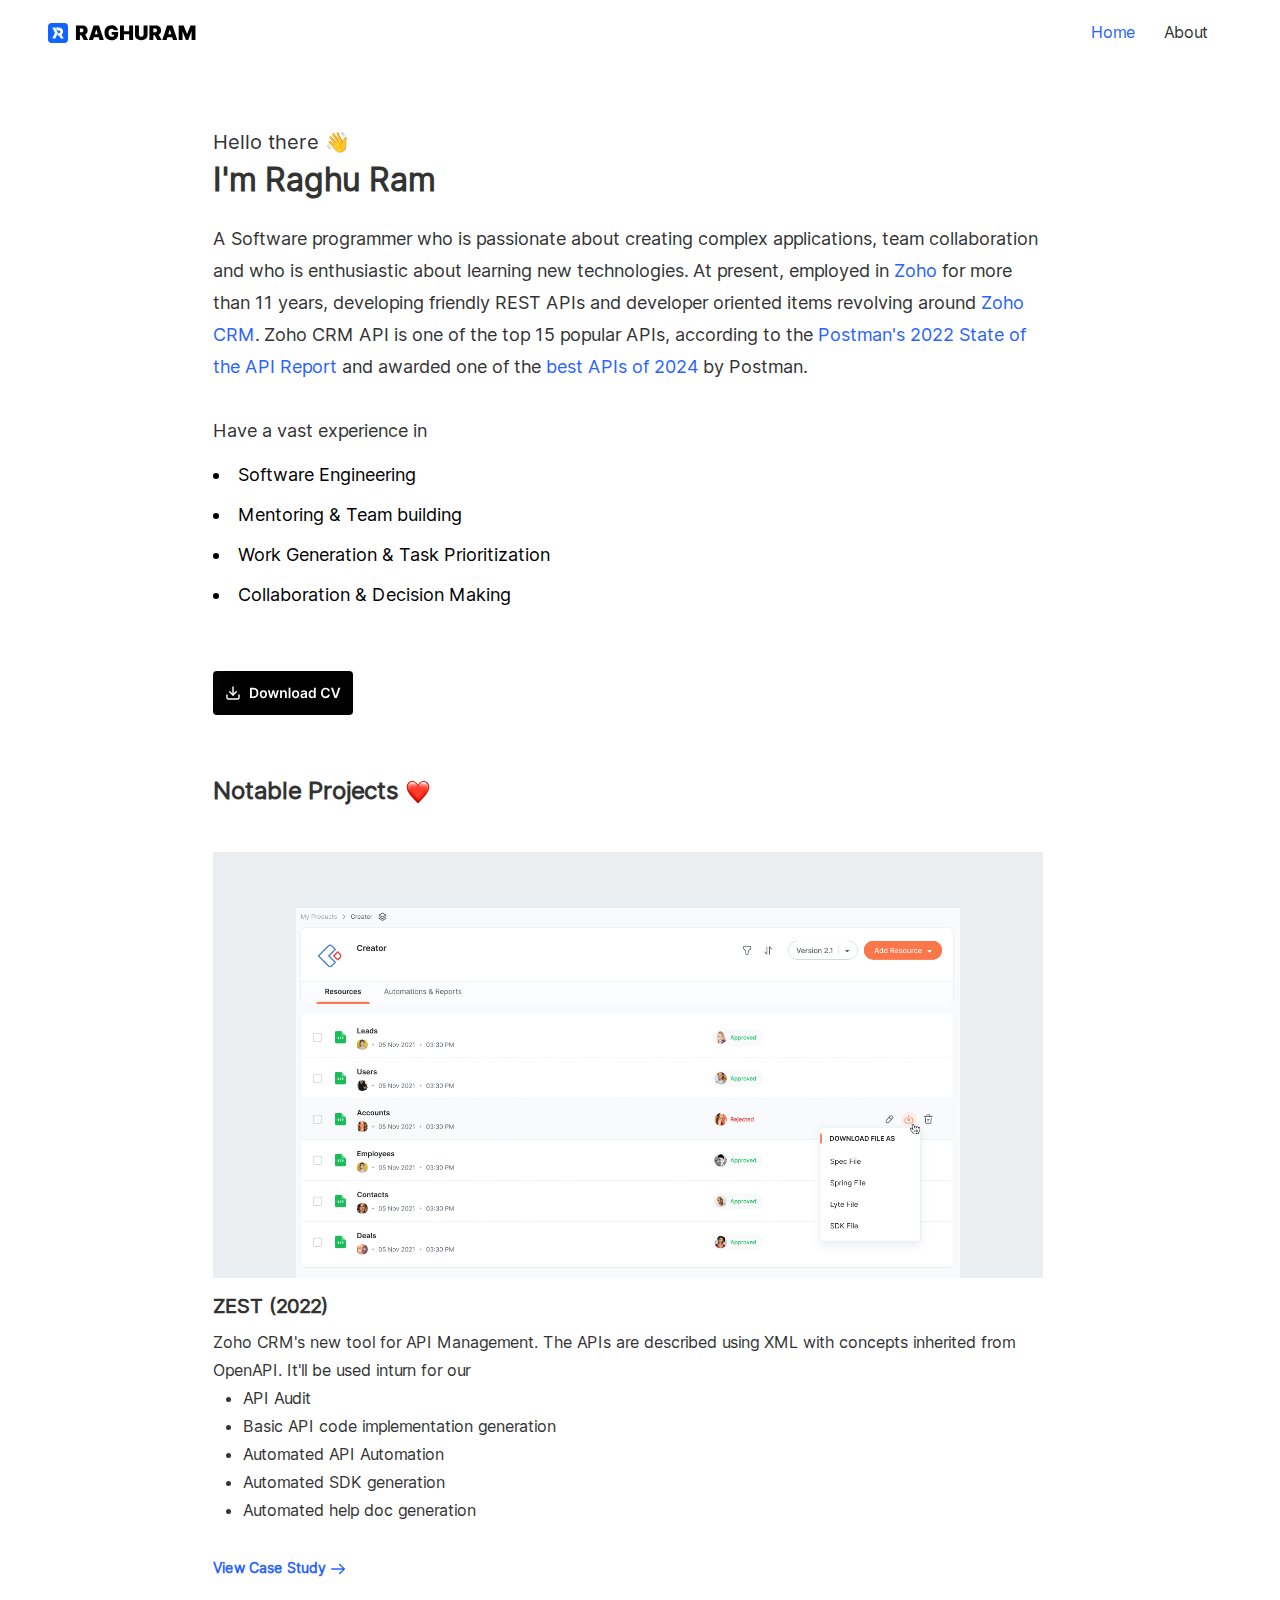
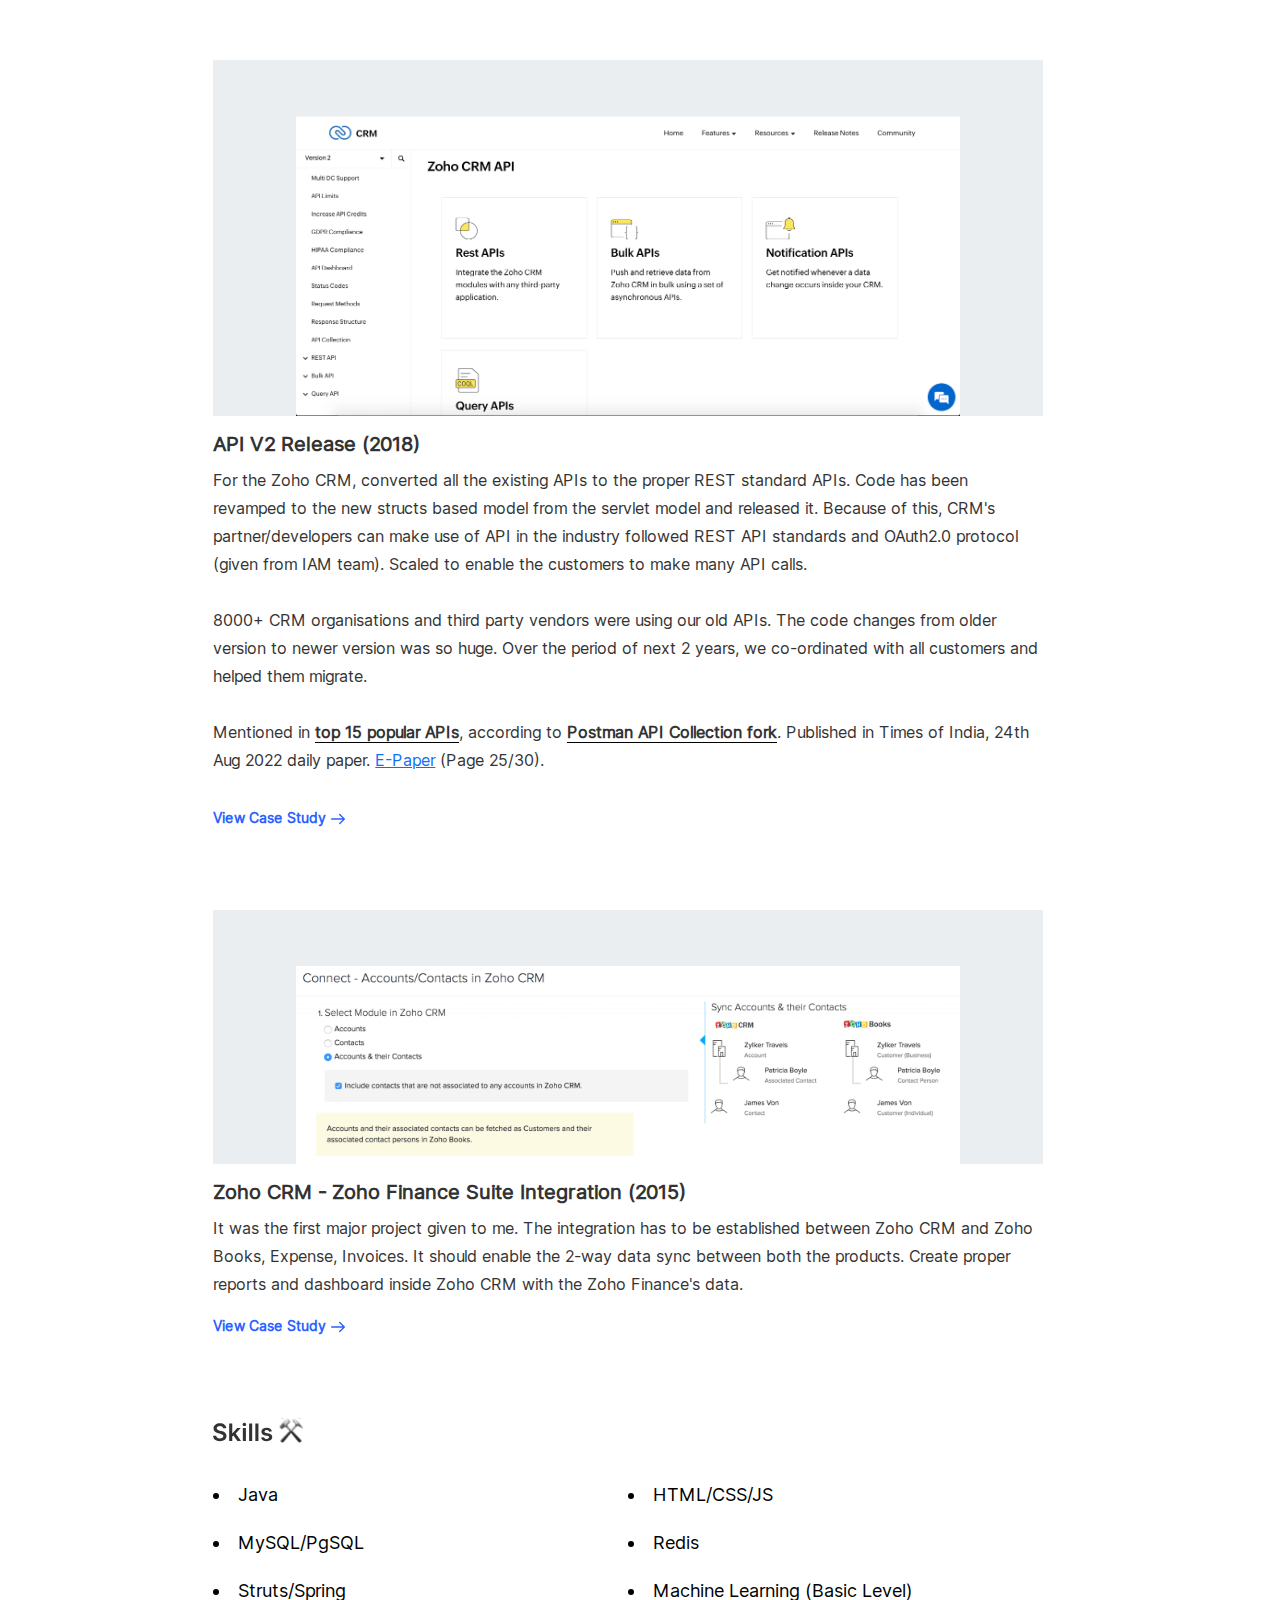
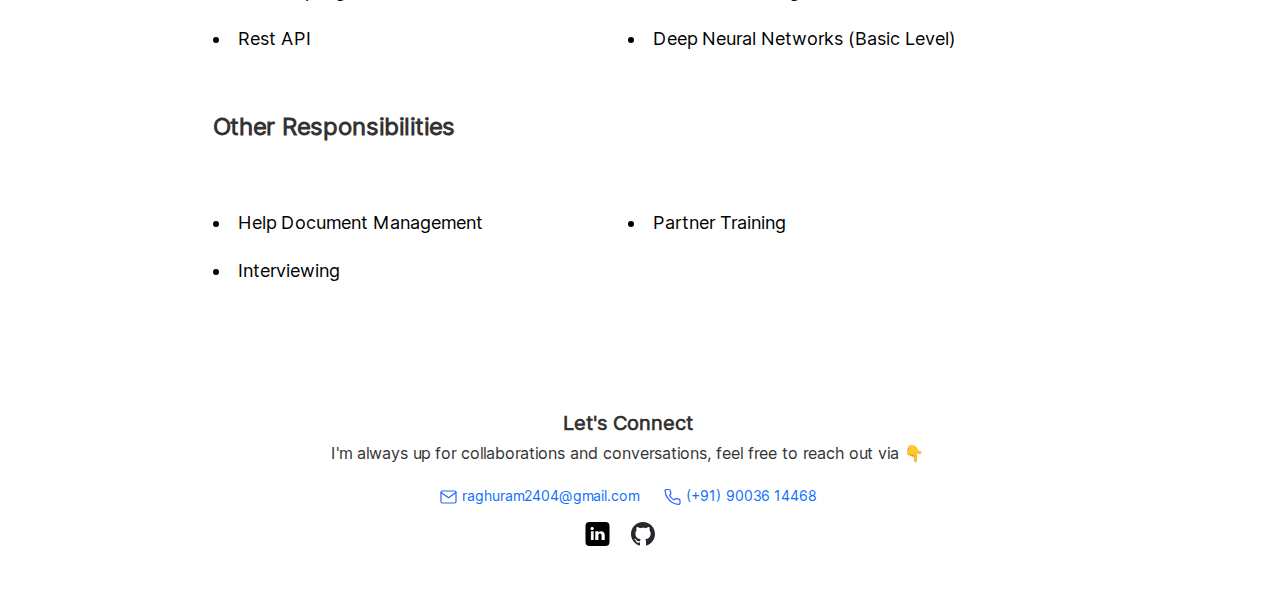
==== commit 4c898d68: "Update index.html" ====
--- a/index.html
+++ b/index.html
@@ -42,8 +42,8 @@
 					<div class="hello">Hello there &#x1F44B; <!--👋--></div>
 					<div class='iamname'>I'm Raghu Ram</div>
 					<div class='description'>A Software programmer who is passionate about creating complex applications, team collaboration and who is enthusiastic about learning new technologies. 
-						At present, employed in <a href='https://www.zoho.com/'>Zoho</a> for more than 8 years, developing friendly REST APIs and developer oriented items revolving 
-						around <a href='https://www.zoho.com/in/crm/'>Zoho CRM</a>. Zoho CRM API is one of the top 15 popular APIs, according the <a href='https://www.postman.com/state-of-api/api-global-growth/#api-first-strategies'>Postman's 2022 State of the API Report</a>.
+						At present, employed in <a href='https://www.zoho.com/'>Zoho</a> for more than 11 years, developing friendly REST APIs and developer oriented items revolving 
+						around <a href='https://www.zoho.com/in/crm/'>Zoho CRM</a>. Zoho CRM API is one of the top 15 popular APIs, according to the <a href='https://www.postman.com/state-of-api/api-global-growth/#api-first-strategies'>Postman's 2022 State of the API Report</a> and awarded one of the <a href='https://www.postman.com/explore/postman-api-network-awards-2024'>best APIs of 2024</a> by Postman.
 					<br><br />Have a vast experience in 
 					<div class="container-flex experiences">
 						<div class="row">
@@ -289,4 +289,4 @@
 	</div>
 	<script type="text/javascript" id="zsiqchat">var $zoho=$zoho || {};$zoho.salesiq = $zoho.salesiq || {widgetcode: "b64b42c88641f2b9b5849cb006dcc88fbbb6a608d720cb0ac6f88e05729dc6b6f7a59386ebaacf017ab929efb3af0248", values:{},ready:function(){}};var d=document;s=d.createElement("script");s.type="text/javascript";s.id="zsiqscript";s.defer=true;s.src="https://salesiq.zoho.com/widget";t=d.getElementsByTagName("script")[0];t.parentNode.insertBefore(s,t);</script>
 </body>
-</html>+</html>
--- a/style/style.css
+++ b/style/style.css
@@ -576,7 +576,15 @@
 	overflow: hidden;
 }
 
-.dcvholder:hover svg rect, .homebtn:hover svg rect, .social a:hover svg rect, .social a:hover .gitsvg{
+.prjbtn{
+	margin:  auto;
+	width: 158px;
+	cursor: pointer;
+	height: 44px;
+	overflow: hidden;
+}
+
+.dcvholder:hover svg rect, .homebtn:hover svg rect, .prjbtn:hover svg rect, .social a:hover svg rect, .social a:hover .gitsvg{
 	fill: var(--blue-hover);
 }
 
@@ -681,13 +689,24 @@
 	margin-top: 32px;
 }
 
+.password-input-holder{
+	display: inline-block;
+}
+
 .password-form .passcode{
 	padding: 10px 0px 10px 16px;
 	border-radius: 4px;
 	border: 1px solid #C5C5C5;
 	background: #FFF;
-	width: 20%;
+	min-width: 256px;
 	height: 46px;
+}
+
+.error_msg{
+    display: none;
+	text-align: left;
+	margin-top: 8px;
+	color: red;
 }
 
 
--- a/style/m-style.css
+++ b/style/m-style.css
@@ -39,6 +39,15 @@
     .menuimg{
     	
     } 
+	.project_i2 .pheading{
+		line-height: 32px;
+	}
+	.reachout{
+		line-height: 28px;
+	}
+	.content-heading {
+		line-height: 32px;
+	}
     .webmenu{
 		display: none;
 	}
